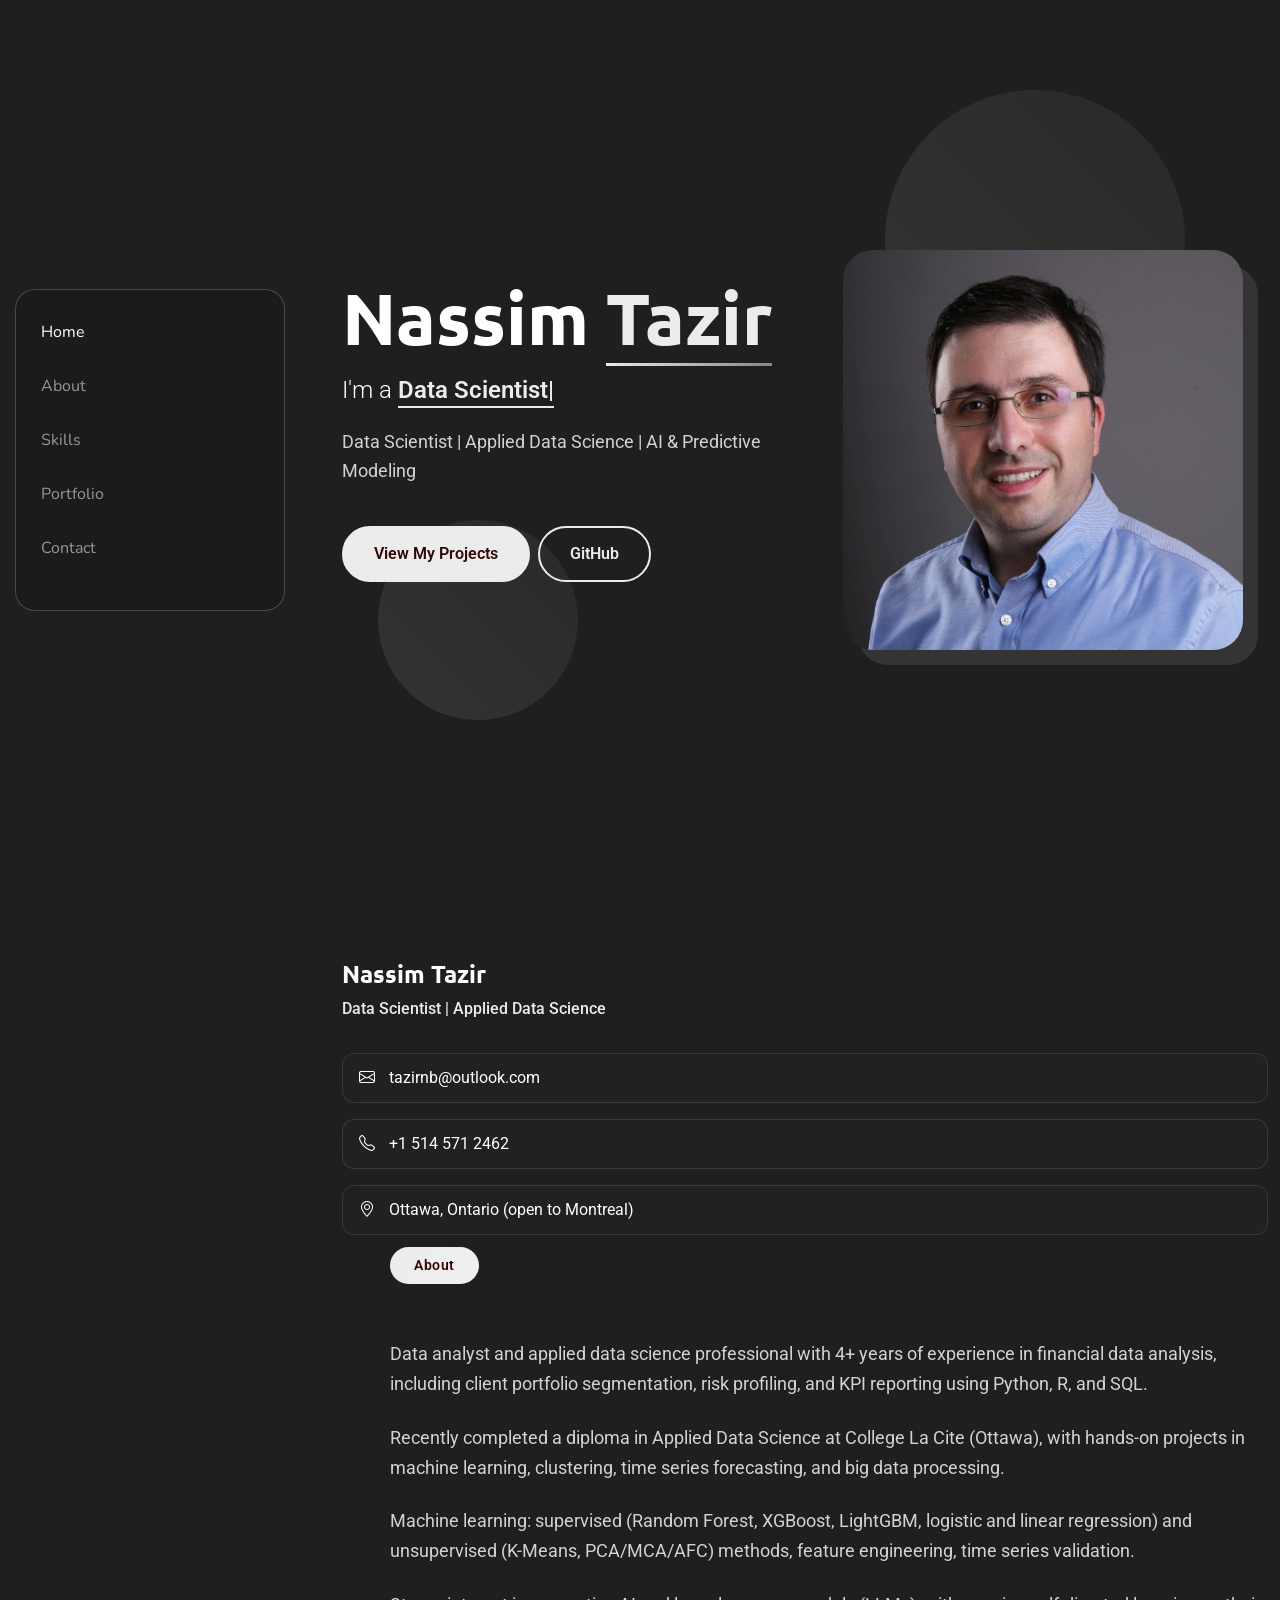
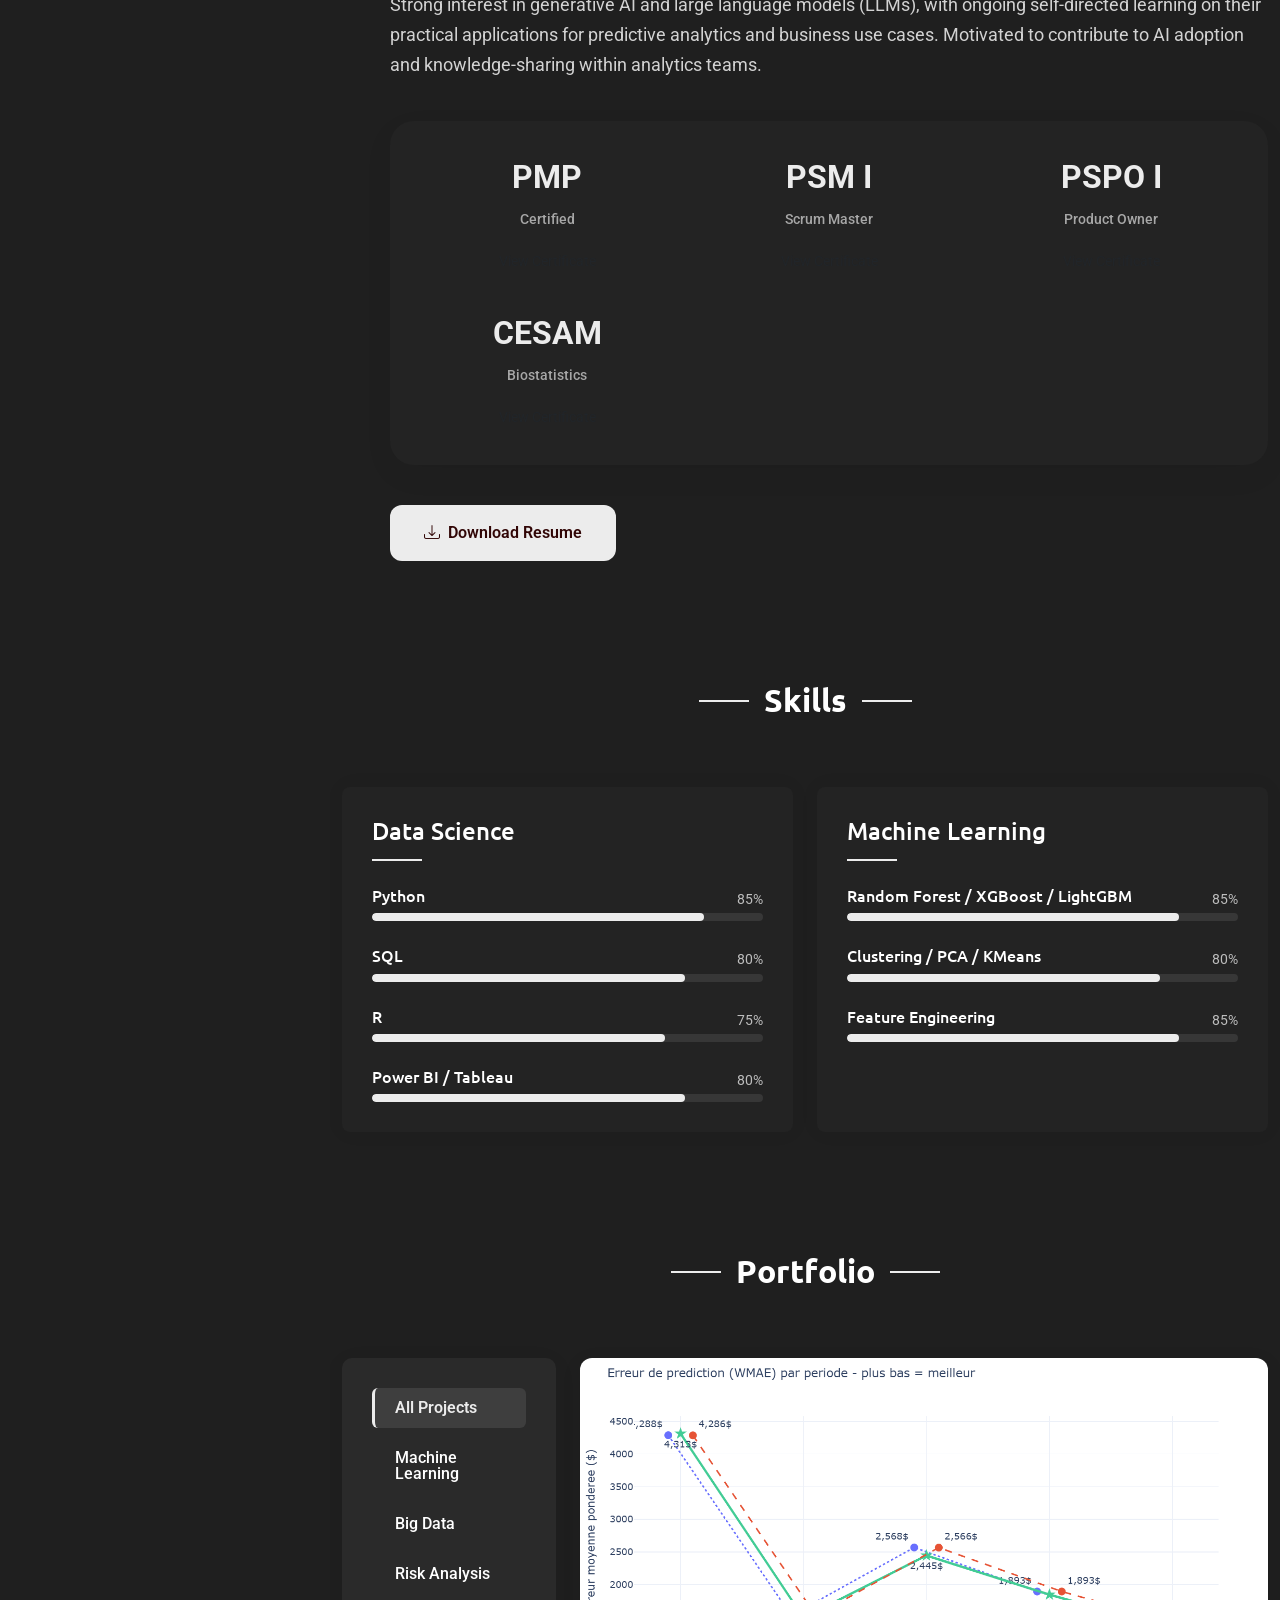
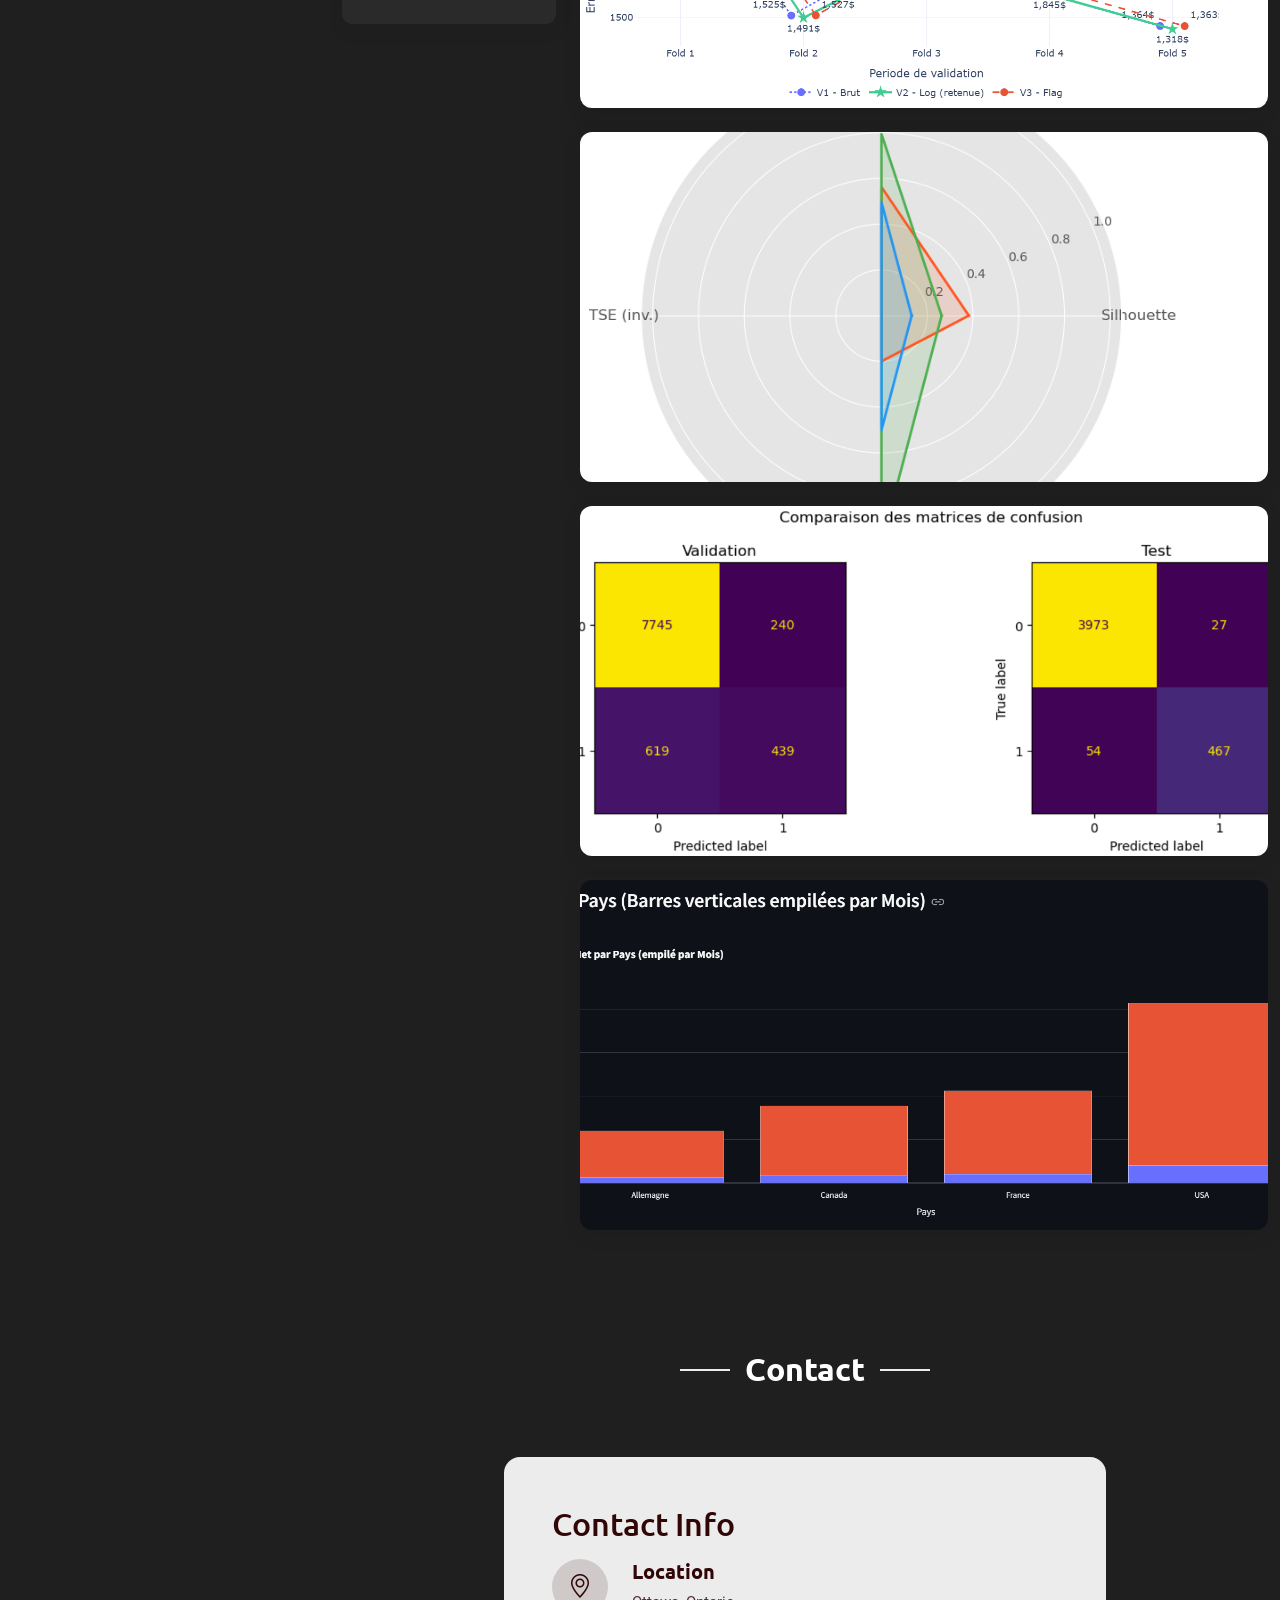
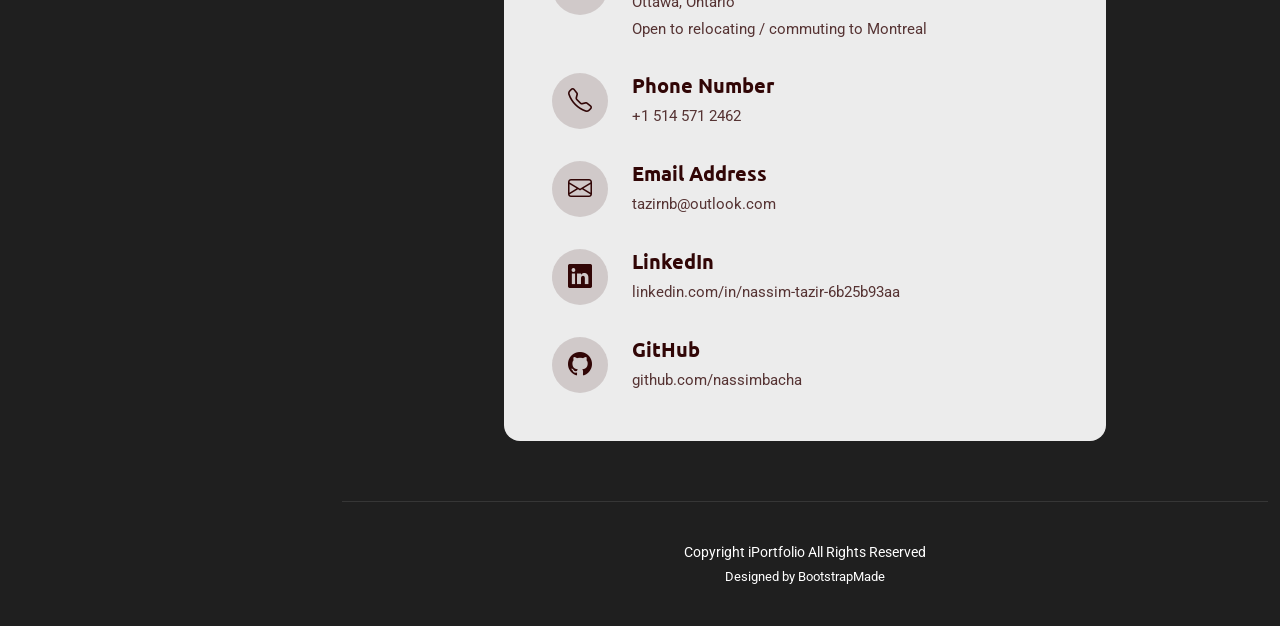
==== index.html @ 63072045 "Update portfolio: Data Scientist title, About section with AI/LLM, location update" ====
<!DOCTYPE html>
<html lang="en">

<head>
  <meta charset="utf-8">
  <meta content="width=device-width, initial-scale=1.0" name="viewport">
  <title>Nassim Tazir - Data Scientist | Applied Data Science</title>
  <meta name="description" content="">
  <meta name="keywords" content="">

  <!-- Favicons -->
  <link href="assets/img/favicon.png" rel="icon">
  <link href="assets/img/apple-touch-icon.png" rel="apple-touch-icon">

  <!-- Fonts -->
  <link href="https://fonts.googleapis.com" rel="preconnect">
  <link href="https://fonts.gstatic.com" rel="preconnect" crossorigin>
  <link href="https://fonts.googleapis.com/css2?family=Roboto:ital,wght@0,100;0,300;0,400;0,500;0,700;0,900;1,100;1,300;1,400;1,500;1,700;1,900&family=Ubuntu:ital,wght@0,300;0,400;0,500;0,700;1,300;1,400;1,500;1,700&family=Nunito:ital,wght@0,200;0,300;0,400;0,500;0,600;0,700;0,800;0,900;1,200;1,300;1,400;1,500;1,600;1,700;1,800;1,900&display=swap" rel="stylesheet">

  <!-- Vendor CSS Files -->
  <link href="assets/vendor/bootstrap/css/bootstrap.min.css" rel="stylesheet">
  <link href="assets/vendor/bootstrap-icons/bootstrap-icons.css" rel="stylesheet">
  <link href="assets/vendor/aos/aos.css" rel="stylesheet">
  <link href="assets/vendor/glightbox/css/glightbox.min.css" rel="stylesheet">
  <link href="assets/vendor/swiper/swiper-bundle.min.css" rel="stylesheet">

  <!-- Main CSS File -->
  <link href="assets/css/main.css" rel="stylesheet">

</head>

<body class="index-page">

  <header id="header" class="header dark-background d-flex flex-column justify-content-center">
    <i class="header-toggle d-xl-none bi bi-list"></i>

    <div class="header-container d-flex flex-column align-items-start">
      <nav id="navmenu" class="navmenu">
        <ul>
          <li><a href="#hero">Home</a></li>
          <li><a href="#about">About</a></li>
          <li><a href="#skills">Skills</a></li>
          <li><a href="#portfolio">Portfolio</a></li>
          <li><a href="#contact">Contact</a></li>
        </ul>
      </nav>
    </div>

  </header>

  <main class="main">

    <!-- Hero Section -->
    <section id="hero" class="hero section">
      <div class="background-elements">
        <div class="bg-circle circle-1"></div>
        <div class="bg-circle circle-2"></div>
      </div>

      <div class="hero-content">
        <div class="container">
          <div class="row align-items-center">

            <div class="col-lg-6" data-aos="fade-right" data-aos-delay="100">
              <div class="hero-text">
                <h1>Nassim <span class="accent-text">Tazir</span></h1>

                <p class="lead">
                  I'm a <span class="typed" data-typed-items="Data Scientist, Data Science Professional, PMP® Certified"></span>
                </p>

                <p class="description">Data Scientist | Applied Data Science | AI &amp; Predictive Modeling</p>

                <div class="hero-actions d-flex flex-wrap gap-2">
                  <a href="#portfolio" class="btn btn-primary">View My Projects</a>
                  <a href="https://github.com/nassimbacha" target="_blank" rel="noopener" class="btn btn-outline">GitHub</a>
                </div>

              </div>
            </div>

            <div class="col-lg-6" data-aos="fade-left" data-aos-delay="200">
              <div class="hero-visual">
                <div class="profile-container">
                  <div class="profile-background"></div>
                  <img src="assets/img/profile/nassim.jpg" alt="Nassim Tazir" class="profile-image">
                </div>
              </div>
            </div>

          </div>
        </div>
      </div>

    </section><!-- /Hero Section -->

    <!-- About Section -->
    <section id="about" class="about section">

      <div class="container" data-aos="fade-up" data-aos-delay="100">

        <div class="row">

          <div class="profile-content">
            <h3>Nassim Tazir</h3>
            <p class="profession">Data Scientist | Applied Data Science</p>

            <div class="contact-links">
              <a href="mailto:tazirnb@outlook.com" class="contact-item">
                <i class="bi bi-envelope"></i>
                tazirnb@outlook.com
              </a>
              <a href="tel:+15145712462" class="contact-item">
                <i class="bi bi-telephone"></i>
                +1 514 571 2462
              </a>
              <a href="#" class="contact-item">
                <i class="bi bi-geo-alt"></i>
                Ottawa, Ontario (open to Montreal)
              </a>
            </div>
          </div>

          <div class="col-lg-12" data-aos="fade-left" data-aos-delay="300">
            <div class="about-content">
              <div class="section-header">
                <span class="badge-text">About</span>
              </div>

              <div class="description">
                <p>
                  Data analyst and applied data science professional with 4+ years of experience in financial data analysis,
                  including client portfolio segmentation, risk profiling, and KPI reporting using Python, R, and SQL.
                </p>
                <p>
                  Recently completed a diploma in Applied Data Science at College La Cite (Ottawa),
                  with hands-on projects in machine learning, clustering, time series forecasting, and big data processing.
                </p>
                <p>
                  Machine learning: supervised (Random Forest, XGBoost, LightGBM, logistic and linear regression) and unsupervised (K-Means, PCA/MCA/AFC) methods, feature engineering, time series validation.
                </p>
                <p>
                  Strong interest in generative AI and large language models (LLMs), with ongoing self-directed learning on their practical applications for predictive analytics and business use cases. Motivated to contribute to AI adoption and knowledge-sharing within analytics teams.
                </p>
              </div>

              <div class="stats-grid">
                <div class="stat-item">
                  <div class="stat-number">PMP</div>
                  <div class="stat-label">Certified</div>
                  <div class="mt-3">
                    <a class="btn btn-outline btn-sm" href="assets/certificates/PMP.pdf" download>View Certificate</a>
                  </div>
                </div>

                <div class="stat-item">
                  <div class="stat-number">PSM I</div>
                  <div class="stat-label">Scrum Master</div>
                  <div class="mt-3">
                    <a class="btn btn-outline btn-sm" href="assets/certificates/PSM.pdf" download>View Certificate</a>
                  </div>
                </div>

                <div class="stat-item">
                  <div class="stat-number">PSPO I</div>
                  <div class="stat-label">Product Owner</div>
                  <div class="mt-3">
                    <a class="btn btn-outline btn-sm" href="assets/certificates/PSPO.pdf" download>View Certificate</a>
                  </div>
                </div>

                <div class="stat-item">
                  <div class="stat-number">CESAM</div>
                  <div class="stat-label">Biostatistics</div>
                  <div class="mt-3">
                    <a class="btn btn-outline btn-sm" href="assets/certificates/CESAM.pdf" download>View Certificate</a>
                  </div>
                </div>
              </div>

              <div class="cta-section">
                <a href="assets/files/Nassim_Tazir_En.pdf" class="btn btn-primary" download>
                  <i class="bi bi-download"></i>
                  Download Resume
                </a>
              </div>

            </div>
          </div>
        </div>

      </div>

    </section><!-- /About Section -->

    <!-- Skills Section -->
    <section id="skills" class="skills section">

      <div class="container section-title" data-aos="fade-up">
        <h2>Skills</h2>
      </div>

      <div class="container" data-aos="fade-up" data-aos-delay="100">
        <div class="row">

          <div class="col-lg-6">
            <div class="skills-category" data-aos="fade-up" data-aos-delay="200">
              <h3>Data Science</h3>
              <div class="skills-animation">

                <div class="skill-item">
                  <div class="d-flex justify-content-between align-items-center">
                    <h4>Python</h4>
                    <span class="skill-percentage">85%</span>
                  </div>
                  <div class="progress">
                    <div class="progress-bar" role="progressbar" aria-valuenow="85" aria-valuemin="0" aria-valuemax="100"></div>
                  </div>
                </div>

                <div class="skill-item">
                  <div class="d-flex justify-content-between align-items-center">
                    <h4>SQL</h4>
                    <span class="skill-percentage">80%</span>
                  </div>
                  <div class="progress">
                    <div class="progress-bar" role="progressbar" aria-valuenow="80" aria-valuemin="0" aria-valuemax="100"></div>
                  </div>
                </div>

                <div class="skill-item">
                  <div class="d-flex justify-content-between align-items-center">
                    <h4>R</h4>
                    <span class="skill-percentage">75%</span>
                  </div>
                  <div class="progress">
                    <div class="progress-bar" role="progressbar" aria-valuenow="75" aria-valuemin="0" aria-valuemax="100"></div>
                  </div>
                </div>

                <div class="skill-item">
                  <div class="d-flex justify-content-between align-items-center">
                    <h4>Power BI / Tableau</h4>
                    <span class="skill-percentage">80%</span>
                  </div>
                  <div class="progress">
                    <div class="progress-bar" role="progressbar" aria-valuenow="80" aria-valuemin="0" aria-valuemax="100"></div>
                  </div>
                </div>

              </div>
            </div>
          </div>

          <div class="col-lg-6">
            <div class="skills-category" data-aos="fade-up" data-aos-delay="300">
              <h3>Machine Learning</h3>
              <div class="skills-animation">

                <div class="skill-item">
                  <div class="d-flex justify-content-between align-items-center">
                    <h4>Random Forest / XGBoost / LightGBM</h4>
                    <span class="skill-percentage">85%</span>
                  </div>
                  <div class="progress">
                    <div class="progress-bar" role="progressbar" aria-valuenow="85" aria-valuemin="0" aria-valuemax="100"></div>
                  </div>
                </div>

                <div class="skill-item">
                  <div class="d-flex justify-content-between align-items-center">
                    <h4>Clustering / PCA / KMeans</h4>
                    <span class="skill-percentage">80%</span>
                  </div>
                  <div class="progress">
                    <div class="progress-bar" role="progressbar" aria-valuenow="80" aria-valuemin="0" aria-valuemax="100"></div>
                  </div>
                </div>

                <div class="skill-item">
                  <div class="d-flex justify-content-between align-items-center">
                    <h4>Feature Engineering</h4>
                    <span class="skill-percentage">85%</span>
                  </div>
                  <div class="progress">
                    <div class="progress-bar" role="progressbar" aria-valuenow="85" aria-valuemin="0" aria-valuemax="100"></div>
                  </div>
                </div>

              </div>
            </div>
          </div>

        </div>
      </div>

    </section><!-- /Skills Section -->

    <!-- Portfolio Section -->
    <section id="portfolio" class="portfolio section">

      <div class="container section-title" data-aos="fade-up">
        <h2>Portfolio</h2>
      </div>

      <div class="container" data-aos="fade-up" data-aos-delay="100">

        <div class="isotope-layout" data-default-filter="*" data-layout="masonry" data-sort="original-order">

          <div class="row">
            <div class="col-lg-3 filter-sidebar">
              <div class="filters-wrapper" data-aos="fade-right" data-aos-delay="150">
                <ul class="portfolio-filters isotope-filters">
                  <li data-filter="*" class="filter-active">All Projects</li>
                  <li data-filter=".filter-ml">Machine Learning</li>
                  <li data-filter=".filter-bigdata">Big Data</li>
                  <li data-filter=".filter-risk">Risk Analysis</li>
                </ul>
              </div>
            </div>

            <div class="col-lg-9">
              <div class="row gy-4 portfolio-container isotope-container" data-aos="fade-up" data-aos-delay="200">

                <!-- Projet 1 Walmart -->
                <div class="col-lg-12 col-md-12 portfolio-item isotope-item filter-ml">
                  <div class="portfolio-wrap">
                    <img src="assets/img/portfolio/walmart_wmae.png" class="img-fluid" alt="Walmart WMAE" loading="lazy">
                    <div class="portfolio-info">
                      <div class="content">
                        <h4>Sales Forecasting - Walmart</h4>
                        <p>Time series forecasting pipeline on 408,000+ weekly sales transactions across 45 stores. Feature engineering (lags, rolling means, seasonal flags), TimeSeriesSplit validation, custom WMAE metric, comparison of Random Forest / XGBoost / LightGBM - R2 avg: 0.94.</p>
                        <p><strong>Tools:</strong> Python, scikit-learn, pandas, XGBoost, LightGBM</p>
                        <a href="https://github.com/nassimbacha/walmart-sales-forecasting" target="_blank" rel="noopener" class="btn btn-outline btn-sm mt-2">GitHub</a>
                      </div>
                    </div>
                  </div>
                </div>

                <!-- Projet 2 Credit Card -->
                <div class="col-lg-12 col-md-12 portfolio-item isotope-item filter-risk">
                  <div class="portfolio-wrap">
                    <img src="assets/img/portfolio/Radar_Chart.png" class="img-fluid" alt="Clustering Radar Chart" loading="lazy">
                    <div class="portfolio-info">
                      <div class="content">
                        <h4>Credit Card Default Risk - Segmentation and Analysis</h4>
                        <p>Exploratory analysis and risk segmentation on 30,000 credit card clients. PCA (90% variance in 10 components), MCA, AFC, K-Means clustering (k=4) - identified a high-risk group with 62.6% default rate. Comparison of 3 clustering approaches via radar chart.</p>
                        <p><strong>Tools:</strong> Python, scikit-learn, Prince (PCA/MCA/AFC), KMeans, Seaborn</p>
                        <a href="https://github.com/nassimbacha/credit-card-default-risk-segmentation" target="_blank" rel="noopener" class="btn btn-outline btn-sm mt-2">GitHub</a>
                      </div>
                    </div>
                  </div>
                </div>

                <!-- Projet 3 Bank Marketing -->
                <div class="col-lg-12 col-md-12 portfolio-item isotope-item filter-ml">
                  <div class="portfolio-wrap">
                    <img src="assets/img/portfolio/Confusion_Matrix.png" class="img-fluid" alt="Confusion Matrix" loading="lazy">
                    <div class="portfolio-info">
                      <div class="content">
                        <h4>Bank Marketing - ML Classification Pipeline</h4>
                        <p>End-to-end sklearn pipeline: StandardScaler, OneHotEncoder, SelectKBest (Mutual Information, k=15), RandomForestClassifier (200 trees). Handling class imbalance (22% positives), precision/recall/F1 analysis - final accuracy: 98.2%.</p>
                        <p><strong>Tools:</strong> Python, scikit-learn, pandas, RandomForestClassifier</p>
                        <a href="https://github.com/nassimbacha/bank-marketing-ml-pipeline" target="_blank" rel="noopener" class="btn btn-outline btn-sm mt-2">GitHub</a>
                      </div>
                    </div>
                  </div>
                </div>

                <!-- Projet 4 MapReduce -->
                <div class="col-lg-12 col-md-12 portfolio-item isotope-item filter-bigdata">
                  <div class="portfolio-wrap">
                    <img src="assets/img/portfolio/Ca_par_Pays.png" class="img-fluid" alt="Sales KPIs" loading="lazy">
                    <div class="portfolio-info">
                      <div class="content">
                        <h4>Big Data Pipeline - Hadoop MapReduce and Streamlit</h4>
                        <p>Dockerized Hadoop cluster (1 master + 2 workers). 4 MapReduce jobs (net revenue, top 10, returns, payments) with HDFS storage and interactive Streamlit dashboard.</p>
                        <p><strong>Tools:</strong> Python, Hadoop, HDFS, MapReduce, Streamlit, Docker</p>
                        <div class="portfolio-links">
                          <a href="assets/img/portfolio/Ca_par_Pays.png" class="glightbox" data-gallery="bigdata-kpi" title="CA net par pays"><i class="bi bi-plus-lg"></i></a>
                          <a href="assets/img/portfolio/Top10_Produits.png" class="glightbox" data-gallery="bigdata-kpi" title="Top 10 Produits" style="display:none;"></a>
                          <a href="assets/img/portfolio/Tx_retour_par_produits.png" class="glightbox" data-gallery="bigdata-kpi" title="Taux de retour" style="display:none;"></a>
                          <a href="assets/img/portfolio/Modes_payements.png" class="glightbox" data-gallery="bigdata-kpi" title="Modes de paiement" style="display:none;"></a>
                        </div>
                        <a href="https://github.com/nassimbacha/Creation_job_map_reduce-Tableau_de_bord_streamlit" target="_blank" rel="noopener" class="btn btn-outline btn-sm mt-2">GitHub</a>
                      </div>
                    </div>
                  </div>
                </div>

              </div>
            </div>
          </div>

        </div>

      </div>

    </section><!-- /Portfolio Section -->

    <!-- Contact Section -->
    <section id="contact" class="contact section">

      <div class="container section-title" data-aos="fade-up">
        <h2>Contact</h2>
      </div>

      <div class="container">
        <div class="row g-4 g-lg-5">
          <div class="col-lg-8 mx-auto">
            <div class="info-box">
              <h3>Contact Info</h3>

              <div class="info-item">
                <div class="icon-box"><i class="bi bi-geo-alt"></i></div>
                <div class="content">
                  <h4>Location</h4>
                  <p>Ottawa, Ontario</p>
                  <p>Open to relocating / commuting to Montreal</p>
                </div>
              </div>

              <div class="info-item">
                <div class="icon-box"><i class="bi bi-telephone"></i></div>
                <div class="content">
                  <h4>Phone Number</h4>
                  <p>+1 514 571 2462</p>
                </div>
              </div>

              <div class="info-item">
                <div class="icon-box"><i class="bi bi-envelope"></i></div>
                <div class="content">
                  <h4>Email Address</h4>
                  <p>tazirnb@outlook.com</p>
                </div>
              </div>

              <div class="info-item">
                <div class="icon-box"><i class="bi bi-linkedin"></i></div>
                <div class="content">
                  <h4>LinkedIn</h4>
                  <p><a href="https://www.linkedin.com/in/nassim-tazir-6b25b93aa/" target="_blank">linkedin.com/in/nassim-tazir-6b25b93aa</a></p>
                </div>
              </div>

              <div class="info-item">
                <div class="icon-box"><i class="bi bi-github"></i></div>
                <div class="content">
                  <h4>GitHub</h4>
                  <p><a href="https://github.com/nassimbacha" target="_blank" rel="noopener">github.com/nassimbacha</a></p>
                </div>
              </div>

            </div>
          </div>
        </div>
      </div>

    </section><!-- /Contact Section -->

  </main>

  <footer id="footer" class="footer position-relative">
    <div class="container">
      <div class="copyright text-center">
        <p>Copyright iPortfolio All Rights Reserved</p>
      </div>
      <div class="credits">
        Designed by BootstrapMade
      </div>
    </div>
  </footer>

  <a href="#" id="scroll-top" class="scroll-top d-flex align-items-center justify-content-center"><i class="bi bi-arrow-up-short"></i></a>

  <div id="preloader"></div>

  <script src="assets/vendor/bootstrap/js/bootstrap.bundle.min.js"></script>
  <script src="assets/vendor/php-email-form/validate.js"></script>
  <script src="assets/vendor/aos/aos.js"></script>
  <script src="assets/vendor/typed.js/typed.umd.js"></script>
  <script src="assets/vendor/purecounter/purecounter_vanilla.js"></script>
  <script src="assets/vendor/waypoints/noframework.waypoints.js"></script>
  <script src="assets/vendor/isotope-layout/isotope.pkgd.min.js"></script>
  <script src="assets/vendor/imagesloaded/imagesloaded.pkgd.min.js"></script>
  <script src="assets/vendor/glightbox/js/glightbox.min.js"></script>
  <script src="assets/vendor/swiper/swiper-bundle.min.js"></script>
  <script src="assets/js/main.js"></script>

</body>

</html>
---- assets/css/main.css ----
/**
* Template Name: SnapFolio
* Template URL: https://bootstrapmade.com/snapfolio-bootstrap-portfolio-template/
* Updated: Jul 21 2025 with Bootstrap v5.3.7
* Author: BootstrapMade.com
* License: https://bootstrapmade.com/license/
*/

/*--------------------------------------------------------------
# Font & Color Variables
# Help: https://bootstrapmade.com/color-system/
--------------------------------------------------------------*/
/* Fonts */
:root {
  --default-font: "Roboto",  system-ui, -apple-system, "Segoe UI", Roboto, "Helvetica Neue", Arial, "Noto Sans", "Liberation Sans", sans-serif, "Apple Color Emoji", "Segoe UI Emoji", "Segoe UI Symbol", "Noto Color Emoji";
  --heading-font: "Ubuntu",  sans-serif;
  --nav-font: "Nunito",  sans-serif;
}

/* Global Colors - The following color variables are used throughout the website. Updating them here will change the color scheme of the entire website */
:root { 
  --background-color: #1f1f1f; /* Background color for the entire website, including individual sections */
  --default-color: #ffffff; /* Default color used for the majority of the text content across the entire website */
  --heading-color: #ffffff; /* Color for headings, subheadings and title throughout the website */
  --accent-color: #ececec; /* Accent color that represents your brand on the website. It's used for buttons, links, and other elements that need to stand out */
  --surface-color: #232323; /* The surface color is used as a background of boxed elements within sections, such as cards, icon boxes, or other elements that require a visual separation from the global background. */
  --contrast-color: #310606; /* Contrast color for text, ensuring readability against backgrounds of accent, heading, or default colors. */
}

/* Nav Menu Colors - The following color variables are used specifically for the navigation menu. They are separate from the global colors to allow for more customization options */
:root {
  --nav-color: rgba(236, 236, 236, 0.59);  /* The default color of the main navmenu links */
  --nav-hover-color: #ffffff; /* Applied to main navmenu links when they are hovered over or active */
  --nav-mobile-background-color: #393939; /* Used as the background color for mobile navigation menu */
  --nav-dropdown-background-color: #393939; /* Used as the background color for dropdown items that appear when hovering over primary navigation items */
  --nav-dropdown-color: #ffffff; /* Used for navigation links of the dropdown items in the navigation menu. */
  --nav-dropdown-hover-color: #ececec; /* Similar to --nav-hover-color, this color is applied to dropdown navigation links when they are hovered over. */
}

/* Color Presets - These classes override global colors when applied to any section or element, providing reuse of the sam color scheme. */

.light-background {
  --background-color: #2c2c2c;
  --surface-color: #323232;
}

.dark-background {
  --background-color: #040b14;
  --default-color: #ffffff;
  --heading-color: #ffffff;
  --surface-color: #151f2b;
  --contrast-color: #ffffff;
}

/* Smooth scroll */
:root {
  scroll-behavior: smooth;
}

/*--------------------------------------------------------------
# General Styling & Shared Classes
--------------------------------------------------------------*/
body {
  color: var(--default-color);
  background-color: var(--background-color);
  font-family: var(--default-font);
}

a {
  color: var(--accent-color);
  text-decoration: none;
  transition: 0.3s;
}

a:hover {
  color: color-mix(in srgb, var(--accent-color), transparent 25%);
  text-decoration: none;
}

h1,
h2,
h3,
h4,
h5,
h6 {
  color: var(--heading-color);
  font-family: var(--heading-font);
}

/* PHP Email Form Messages
------------------------------*/
.php-email-form .error-message {
  display: none;
  background: #df1529;
  color: #ffffff;
  text-align: left;
  padding: 15px;
  margin-bottom: 24px;
  font-weight: 600;
}

.php-email-form .sent-message {
  display: none;
  color: #ffffff;
  background: #059652;
  text-align: center;
  padding: 15px;
  margin-bottom: 24px;
  font-weight: 600;
}

.php-email-form .loading {
  display: none;
  background: var(--surface-color);
  text-align: center;
  padding: 15px;
  margin-bottom: 24px;
}

.php-email-form .loading:before {
  content: "";
  display: inline-block;
  border-radius: 50%;
  width: 24px;
  height: 24px;
  margin: 0 10px -6px 0;
  border: 3px solid var(--accent-color);
  border-top-color: var(--surface-color);
  animation: php-email-form-loading 1s linear infinite;
}

@keyframes php-email-form-loading {
  0% {
    transform: rotate(0deg);
  }

  100% {
    transform: rotate(360deg);
  }
}

/*--------------------------------------------------------------
# Global Header
--------------------------------------------------------------*/
.header {
  --background-color: #1b1b1b;
  --contrast-color: #444444;
  color: var(--default-color);
  position: fixed;
  top: 0;
  left: 0;
  bottom: 0;
  padding: 0 15px;
  width: 300px;
  transition: all ease-in-out 0.3s;
  overflow-y: auto;
  z-index: 997;
}

.header .header-container {
  border-radius: 20px;
  padding: 15px;
  background-color: var(--background-color);
  border: 1px solid color-mix(in srgb, var(--default-color), transparent 80%);
}

.header .social-links {
  margin: 0 0 10px 0;
}

.header .social-links a {
  font-size: 16px;
  display: inline-flex;
  align-items: center;
  justify-content: center;
  background: color-mix(in srgb, var(--default-color), transparent 90%);
  color: var(--default-color);
  margin: 0 2px;
  border-radius: 50%;
  text-align: center;
  width: 40px;
  height: 40px;
  transition: 0.3s;
}

.header .social-links a:hover {
  color: var(--contrast-color);
  background: var(--accent-color);
}

@media (min-width: 1200px) {

  .header~main,
  .header~#footer {
    margin-left: 330px;
  }
}

@media (max-width: 1199px) {
  .header {
    left: -100%;
  }
}

.header.header-show {
  left: 0;
}

.header .header-toggle {
  color: var(--contrast-color);
  background-color: var(--accent-color);
  font-size: 22px;
  display: flex;
  align-items: center;
  justify-content: center;
  width: 40px;
  height: 40px;
  border-radius: 50%;
  cursor: pointer;
  position: fixed;
  top: 15px;
  right: 15px;
  z-index: 9999;
  transition: background-color 0.3s;
}

.header .header-toggle:hover {
  color: var(--contrast-color);
  background-color: color-mix(in srgb, var(--accent-color) 90%, white 15%);
}

/*--------------------------------------------------------------
# Navigation Menu
--------------------------------------------------------------*/
.mobile-nav-toggle {
  display: none;
}

.navmenu {
  padding: 0;
  z-index: 9997;
  width: 100%;
}

.navmenu ul {
  list-style: none;
  padding: 0 0 20px 0;
  margin: 0;
}

.navmenu a,
.navmenu a:focus {
  color: var(--nav-color);
  padding: 15px 10px;
  font-family: var(--nav-font);
  font-size: 16px;
  font-weight: 400;
  display: flex;
  align-items: center;
  white-space: nowrap;
  transition: 0.3s;
  width: 100%;
}

.navmenu a .navicon,
.navmenu a:focus .navicon {
  font-size: 20px;
  margin-right: 10px;
}

.navmenu a .toggle-dropdown,
.navmenu a:focus .toggle-dropdown {
  font-size: 12px;
  line-height: 0;
  margin-left: auto;
  width: 30px;
  height: 30px;
  display: flex;
  align-items: center;
  justify-content: center;
  border-radius: 50%;
  transition: 0.3s;
  flex-shrink: 0;
  background-color: color-mix(in srgb, var(--accent-color), transparent 90%);
}

.navmenu a .toggle-dropdown:hover,
.navmenu a:focus .toggle-dropdown:hover {
  background-color: var(--accent-color);
  color: var(--contrast-color);
}

.navmenu a:hover,
.navmenu .active,
.navmenu .active:focus {
  color: var(--nav-hover-color);
}

.navmenu a:hover .navicon,
.navmenu .active .navicon,
.navmenu .active:focus .navicon {
  color: var(--accent-color);
}

.navmenu .active .toggle-dropdown,
.navmenu .active:focus .toggle-dropdown {
  background-color: var(--accent-color);
  color: var(--contrast-color);
  transform: rotate(180deg);
}

.navmenu .dropdown {
  display: block;
}

.navmenu .dropdown a,
.navmenu .dropdown a:focus {
  color: --nav-dropdown-color;
}

.navmenu .dropdown a:hover,
.navmenu .dropdown .active,
.navmenu .dropdown .active:focus {
  color: var(--nav-dropdown-hover-color);
}

.navmenu .dropdown ul {
  position: static;
  display: none;
  z-index: 99;
  padding: 5px 10px;
  margin: 5px 10px;
  background-color: var(--nav-dropdown-background-color);
  border: 1px solid color-mix(in srgb, var(--default-color), transparent 90%);
  box-shadow: none;
  transition: all 0.5s ease-in-out;
}

.navmenu .dropdown ul ul {
  background-color: rgba(33, 37, 41, 0.1);
}

.navmenu .dropdown>.dropdown-active {
  display: block;
  background-color: rgba(33, 37, 41, 0.03);
}

/*--------------------------------------------------------------
# Global Footer
--------------------------------------------------------------*/
.footer {
  color: var(--default-color);
  background-color: var(--background-color);
  font-size: 14px;
  padding: 0 0 40px 0;
  position: relative;
}

.footer .copyright {
  padding-top: 40px;
  border-top: 1px solid color-mix(in srgb, var(--default-color), transparent 90%);
}

.footer .copyright p {
  margin-bottom: 0;
}

.footer .credits {
  margin-top: 4px;
  font-size: 13px;
  text-align: center;
}

/*--------------------------------------------------------------
# Preloader
--------------------------------------------------------------*/
#preloader {
  position: fixed;
  inset: 0;
  z-index: 999999;
  overflow: hidden;
  background: var(--background-color);
  transition: all 0.6s ease-out;
}

#preloader:before {
  content: "";
  position: fixed;
  top: calc(50% - 30px);
  left: calc(50% - 30px);
  border: 6px solid #ffffff;
  border-color: var(--accent-color) transparent var(--accent-color) transparent;
  border-radius: 50%;
  width: 60px;
  height: 60px;
  animation: animate-preloader 1.5s linear infinite;
}

@keyframes animate-preloader {
  0% {
    transform: rotate(0deg);
  }

  100% {
    transform: rotate(360deg);
  }
}

/*--------------------------------------------------------------
# Scroll Top Button
--------------------------------------------------------------*/
.scroll-top {
  position: fixed;
  visibility: hidden;
  opacity: 0;
  right: 15px;
  bottom: -15px;
  z-index: 99999;
  background-color: var(--accent-color);
  width: 44px;
  height: 44px;
  border-radius: 50px;
  transition: all 0.4s;
}

.scroll-top i {
  font-size: 24px;
  color: var(--contrast-color);
  line-height: 0;
}

.scroll-top:hover {
  background-color: color-mix(in srgb, var(--accent-color), transparent 20%);
  color: var(--contrast-color);
}

.scroll-top.active {
  visibility: visible;
  opacity: 1;
  bottom: 15px;
}

/*--------------------------------------------------------------
# Disable aos animation delay on mobile devices
--------------------------------------------------------------*/
@media screen and (max-width: 768px) {
  [data-aos-delay] {
    transition-delay: 0 !important;
  }
}

/*--------------------------------------------------------------
# Global Page Titles & Breadcrumbs
--------------------------------------------------------------*/
.page-title {
  color: var(--default-color);
  padding: 25px 0 0 0;
  position: relative;
}

.page-title .container {
  border-bottom: 1px solid color-mix(in srgb, var(--default-color), transparent 90%);
  padding-bottom: 25px;
}

.page-title h1 {
  font-size: 24px;
  font-weight: 700;
}

.page-title .breadcrumbs ol {
  display: flex;
  flex-wrap: wrap;
  list-style: none;
  padding: 0;
  margin: 0;
  font-size: 14px;
  font-weight: 400;
}

.page-title .breadcrumbs ol li+li {
  padding-left: 10px;
}

.page-title .breadcrumbs ol li+li::before {
  content: "/";
  display: inline-block;
  padding-right: 10px;
  color: color-mix(in srgb, var(--default-color), transparent 70%);
}

/*--------------------------------------------------------------
# Global Sections
--------------------------------------------------------------*/
section,
.section {
  color: var(--default-color);
  background-color: var(--background-color);
  padding: 60px 0;
  overflow: clip;
}

/*--------------------------------------------------------------
# Global Section Titles
--------------------------------------------------------------*/
.section-title {
  text-align: center;
  padding-bottom: 60px;
  position: relative;
}

.section-title h2 {
  font-size: 32px;
  font-weight: 700;
  position: relative;
}

.section-title h2:before,
.section-title h2:after {
  content: "";
  width: 50px;
  height: 2px;
  background: var(--accent-color);
  display: inline-block;
}

.section-title h2:before {
  margin: 0 15px 10px 0;
}

.section-title h2:after {
  margin: 0 0 10px 15px;
}

.section-title p {
  margin-bottom: 0;
}

/*--------------------------------------------------------------
# Hero Section
--------------------------------------------------------------*/
.hero {
  min-height: 100vh;
  position: relative;
  overflow: hidden;
  display: flex;
  align-items: center;
}

.hero .background-elements {
  position: absolute;
  top: 0;
  left: 0;
  width: 100%;
  height: 100%;
  z-index: 1;
  overflow: hidden;
}

.hero .background-elements .bg-circle {
  position: absolute;
  border-radius: 50%;
  background: linear-gradient(45deg, color-mix(in srgb, var(--accent-color), transparent 90%), color-mix(in srgb, var(--accent-color), transparent 95%));
  animation: float 6s ease-in-out infinite;
}

.hero .background-elements .bg-circle.circle-1 {
  width: 300px;
  height: 300px;
  top: 10%;
  right: 10%;
  animation-delay: 0s;
}

.hero .background-elements .bg-circle.circle-2 {
  width: 200px;
  height: 200px;
  bottom: 20%;
  left: 5%;
  animation-delay: 2s;
}

.hero .hero-content {
  position: relative;
  width: 100%;
  z-index: 2;
}

.hero .container {
  position: relative;
  z-index: 3;
}

.hero .hero-text h1 {
  font-size: 72px;
  font-weight: 800;
  line-height: 1.1;
  margin-bottom: 15px;
  color: var(--heading-color);
}

.hero .hero-text h1 .accent-text {
  color: var(--accent-color);
  position: relative;
}

.hero .hero-text h1 .accent-text::after {
  content: "";
  position: absolute;
  bottom: -5px;
  left: 0;
  width: 100%;
  height: 3px;
  background: linear-gradient(90deg, var(--accent-color), color-mix(in srgb, var(--accent-color), transparent 50%));
}

.hero .hero-text h2 {
  font-size: 32px;
  font-weight: 600;
  color: var(--heading-color);
  margin-bottom: 10px;
}

.hero .hero-text .lead {
  font-size: 24px;
  margin-bottom: 20px;
  color: var(--default-color);
}

.hero .hero-text .lead span {
  color: var(--accent-color);
  font-weight: 600;
  border-bottom: 2px solid var(--accent-color);
  padding-bottom: 2px;
}

.hero .hero-text .description {
  font-size: 18px;
  line-height: 1.6;
  color: color-mix(in srgb, var(--default-color), transparent 20%);
  margin-bottom: 40px;
  max-width: 500px;
}

.hero .hero-actions {
  display: flex;
  gap: 20px;
  margin-bottom: 40px;
  flex-wrap: wrap;
}

.hero .hero-actions .btn {
  padding: 14px 30px;
  font-size: 16px;
  font-weight: 600;
  border-radius: 50px;
  text-decoration: none;
  transition: all 0.3s ease;
  border: 2px solid;
}

.hero .hero-actions .btn.btn-primary {
  background-color: var(--accent-color);
  color: var(--contrast-color);
  border-color: var(--accent-color);
}

.hero .hero-actions .btn.btn-primary:hover {
  background-color: color-mix(in srgb, var(--accent-color), black 10%);
  transform: translateY(-2px);
  box-shadow: 0 8px 25px color-mix(in srgb, var(--accent-color), transparent 70%);
}

.hero .hero-actions .btn.btn-outline {
  background-color: transparent;
  color: var(--accent-color);
  border-color: var(--accent-color);
}

.hero .hero-actions .btn.btn-outline:hover {
  background-color: var(--accent-color);
  color: var(--contrast-color);
  transform: translateY(-2px);
}

.hero .social-links {
  display: flex;
  gap: 20px;
}

.hero .social-links a {
  width: 50px;
  height: 50px;
  display: flex;
  align-items: center;
  justify-content: center;
  background-color: var(--surface-color);
  color: color-mix(in srgb, var(--default-color), transparent 40%);
  border-radius: 50%;
  font-size: 20px;
  transition: all 0.3s ease;
}

.hero .social-links a:hover {
  color: var(--contrast-color);
  background-color: var(--accent-color);
  transform: translateY(-3px);
  box-shadow: 0 8px 25px color-mix(in srgb, var(--accent-color), transparent 70%);
}

.hero .hero-visual {
  display: flex;
  justify-content: center;
  align-items: center;
  height: 100%;
}

.hero .hero-visual .profile-container {
  position: relative;
  width: 400px;
  height: 400px;
}

.hero .hero-visual .profile-container .profile-background {
  position: absolute;
  top: 15px;
  left: 15px;
  width: 100%;
  height: 100%;
  background: color-mix(in srgb, var(--accent-color), transparent 90%);
  border-radius: 30px;
  z-index: 1;
}

.hero .hero-visual .profile-container .profile-image {
  position: relative;
  width: 100%;
  height: 100%;
  object-fit: cover;
  border-radius: 30px;
  z-index: 2;
}

@keyframes float {

  0%,
  100% {
    transform: translateY(0px);
  }

  50% {
    transform: translateY(-20px);
  }
}

@keyframes floatIcon {

  0%,
  100% {
    transform: translateY(0px) rotate(0deg);
  }

  50% {
    transform: translateY(-10px) rotate(5deg);
  }
}

@media (max-width: 992px) {
  .hero .hero-text {
    text-align: center;
    margin-bottom: 50px;
  }

  .hero .hero-text h1 {
    font-size: 56px;
  }

  .hero .hero-text h2 {
    font-size: 28px;
  }

  .hero .hero-text .lead {
    font-size: 20px;
  }

  .hero .hero-visual .profile-container {
    width: 350px;
    height: 350px;
  }
}

@media (max-width: 768px) {
  .hero .hero-text h1 {
    font-size: 42px;
  }

  .hero .hero-text h2 {
    font-size: 24px;
  }

  .hero .hero-text .lead {
    font-size: 18px;
  }

  .hero .hero-text .description {
    font-size: 16px;
  }

  .hero .hero-actions {
    justify-content: center;
  }

  .hero .hero-actions .btn {
    padding: 12px 25px;
    font-size: 14px;
  }

  .hero .hero-visual .profile-container {
    width: 300px;
    height: 300px;
  }

  .hero .background-elements .bg-circle.circle-1 {
    width: 200px;
    height: 200px;
  }

  .hero .background-elements .bg-circle.circle-2 {
    width: 150px;
    height: 150px;
  }

  .hero .background-elements .bg-circle.circle-3 {
    width: 100px;
    height: 100px;
  }
}

/*--------------------------------------------------------------
# About Section
--------------------------------------------------------------*/
.about .profile-card {
  background: linear-gradient(135deg, var(--surface-color) 0%, color-mix(in srgb, var(--surface-color), var(--accent-color) 5%) 100%);
  border-radius: 2rem;
  padding: 2.5rem;
  text-align: center;
  box-shadow: 0 20px 40px rgba(0, 0, 0, 0.08);
  border: 1px solid color-mix(in srgb, var(--accent-color), transparent 90%);
  position: relative;
  overflow: hidden;
}

.about .profile-card::before {
  content: "";
  position: absolute;
  top: 0;
  left: 0;
  right: 0;
  height: 4px;
  background: linear-gradient(90deg, var(--accent-color), color-mix(in srgb, var(--accent-color), var(--heading-color) 30%));
}

@media (max-width: 991px) {
  .about .profile-card {
    margin-bottom: 3rem;
  }
}

.about .profile-header {
  position: relative;
  margin-bottom: 2rem;
}

.about .profile-header .profile-image {
  width: 160px;
  height: 160px;
  margin: 0 auto 1.5rem;
  border-radius: 50%;
  overflow: hidden;
  border: 4px solid var(--accent-color);
  box-shadow: 0 10px 30px rgba(0, 0, 0, 0.15);
}

.about .profile-header .profile-image img {
  width: 100%;
  height: 100%;
  object-fit: cover;
}

.about .profile-header .profile-badge {
  position: absolute;
  bottom: 20px;
  right: calc(50% - 65px);
  width: 32px;
  height: 32px;
  background-color: var(--accent-color);
  border-radius: 50%;
  display: flex;
  align-items: center;
  justify-content: center;
  border: 3px solid var(--surface-color);
}

.about .profile-header .profile-badge i {
  color: var(--contrast-color);
  font-size: 14px;
}

.about .profile-content h3 {
  font-size: 1.5rem;
  font-weight: 700;
  margin-bottom: 0.5rem;
  color: var(--heading-color);
}

.about .profile-content .profession {
  color: var(--accent-color);
  font-weight: 500;
  margin-bottom: 2rem;
}

.about .contact-links {
  display: flex;
  flex-direction: column;
  gap: 1rem;
}

.about .contact-links .contact-item {
  display: flex;
  align-items: center;
  gap: 0.75rem;
  padding: 0.75rem 1rem;
  background-color: color-mix(in srgb, var(--surface-color), var(--background-color) 50%);
  border-radius: 0.75rem;
  text-decoration: none;
  color: var(--default-color);
  transition: all 0.3s;
  border: 1px solid color-mix(in srgb, var(--default-color), transparent 90%);
}

.about .contact-links .contact-item:hover {
  background-color: var(--accent-color);
  color: var(--contrast-color);
  transform: translateY(-2px);
  box-shadow: 0 5px 20px color-mix(in srgb, var(--accent-color), transparent 70%);
}

.about .contact-links .contact-item i {
  font-size: 1rem;
  width: 18px;
}

.about .about-content {
  padding-left: 3rem;
}

@media (max-width: 991px) {
  .about .about-content {
    padding-left: 0;
  }
}

.about .about-content .section-header {
  margin-bottom: 2rem;
}

.about .about-content .section-header .badge-text {
  display: inline-block;
  background: linear-gradient(135deg, var(--accent-color), color-mix(in srgb, var(--accent-color), var(--heading-color) 20%));
  color: var(--contrast-color);
  padding: 0.5rem 1.5rem;
  border-radius: 2rem;
  font-size: 0.875rem;
  font-weight: 600;
  letter-spacing: 0.5px;
  margin-bottom: 1.5rem;
}

.about .about-content .section-header h2 {
  font-size: 2.25rem;
  font-weight: 700;
  line-height: 1.3;
  margin: 0;
}

@media (max-width: 768px) {
  .about .about-content .section-header h2 {
    font-size: 1.875rem;
  }
}

.about .about-content .description {
  margin-bottom: 2.5rem;
}

.about .about-content .description p {
  font-size: 1.1rem;
  line-height: 1.7;
  color: color-mix(in srgb, var(--default-color), transparent 20%);
  margin-bottom: 1.5rem;
}

.about .about-content .description p:last-child {
  margin-bottom: 0;
}

.about .stats-grid {
  display: grid;
  grid-template-columns: repeat(3, 1fr);
  gap: 2rem;
  margin-bottom: 2.5rem;
  padding: 2rem;
  background-color: var(--surface-color);
  border-radius: 1.5rem;
  box-shadow: 0 10px 30px rgba(0, 0, 0, 0.05);
}

@media (max-width: 768px) {
  .about .stats-grid {
    grid-template-columns: 1fr;
    gap: 1.5rem;
    text-align: center;
  }
}

.about .stats-grid .stat-item {
  text-align: center;
}

.about .stats-grid .stat-item .stat-number {
  font-size: 2rem;
  font-weight: 700;
  color: var(--accent-color);
  display: block;
  margin-bottom: 0.5rem;
}

.about .stats-grid .stat-item .stat-label {
  font-size: 0.875rem;
  color: color-mix(in srgb, var(--default-color), transparent 40%);
  font-weight: 500;
}

.about .details-grid {
  margin-bottom: 2.5rem;
}

.about .details-grid .detail-row {
  display: grid;
  grid-template-columns: 1fr 1fr;
  gap: 2rem;
  margin-bottom: 1.5rem;
}

@media (max-width: 768px) {
  .about .details-grid .detail-row {
    grid-template-columns: 1fr;
    gap: 1rem;
  }
}

.about .details-grid .detail-row:last-child {
  margin-bottom: 0;
}

.about .details-grid .detail-item .detail-label {
  display: block;
  font-size: 0.875rem;
  color: color-mix(in srgb, var(--default-color), transparent 50%);
  margin-bottom: 0.5rem;
  font-weight: 500;
}

.about .details-grid .detail-item .detail-value {
  display: block;
  font-weight: 600;
  color: var(--heading-color);
  font-size: 1rem;
}

.about .cta-section {
  display: flex;
  gap: 1rem;
  flex-wrap: wrap;
}

.about .cta-section .btn {
  padding: 0.875rem 2rem;
  border-radius: 0.75rem;
  font-weight: 600;
  text-decoration: none;
  transition: all 0.3s;
  display: inline-flex;
  align-items: center;
  gap: 0.5rem;
  border: 2px solid transparent;
}

.about .cta-section .btn.btn-primary {
  background-color: var(--accent-color);
  color: var(--contrast-color);
}

.about .cta-section .btn.btn-primary:hover {
  background-color: color-mix(in srgb, var(--accent-color), black 15%);
  transform: translateY(-2px);
  box-shadow: 0 10px 30px color-mix(in srgb, var(--accent-color), transparent 60%);
}

.about .cta-section .btn.btn-outline {
  background-color: transparent;
  color: var(--default-color);
  border-color: color-mix(in srgb, var(--default-color), transparent 70%);
}

.about .cta-section .btn.btn-outline:hover {
  border-color: var(--accent-color);
  transform: translateY(-2px);
}

/*--------------------------------------------------------------
# Stats Section
--------------------------------------------------------------*/
.stats .stats-wrapper {
  display: grid;
  grid-template-columns: repeat(4, 1fr);
  gap: 20px;
}

@media (max-width: 992px) {
  .stats .stats-wrapper {
    grid-template-columns: repeat(2, 1fr);
  }
}

@media (max-width: 576px) {
  .stats .stats-wrapper {
    grid-template-columns: 1fr;
  }
}

.stats .stats-item {
  background: linear-gradient(135deg, color-mix(in srgb, var(--surface-color), transparent 5%), var(--surface-color));
  border-radius: 15px;
  padding: 40px 20px;
  text-align: center;
  position: relative;
  transition: transform 0.3s ease, box-shadow 0.3s ease;
  box-shadow: 0 10px 30px rgba(0, 0, 0, 0.05);
  overflow: hidden;
}

.stats .stats-item:hover {
  transform: translateY(-10px);
  box-shadow: 0 15px 35px rgba(0, 0, 0, 0.1);
}

.stats .stats-item:hover .icon-wrapper {
  transform: scale(1.1);
}

.stats .stats-item:nth-child(1) .icon-wrapper {
  background-color: color-mix(in srgb, var(--accent-color), transparent 85%);
}

.stats .stats-item:nth-child(1) .icon-wrapper i {
  color: color-mix(in srgb, var(--accent-color), transparent 10%);
}

.stats .stats-item:nth-child(2) .icon-wrapper {
  background-color: color-mix(in srgb, #ff7e00, transparent 85%);
}

.stats .stats-item:nth-child(2) .icon-wrapper i {
  color: color-mix(in srgb, #ff7e00, transparent 10%);
}

.stats .stats-item:nth-child(3) .icon-wrapper {
  background-color: color-mix(in srgb, #00c875, transparent 85%);
}

.stats .stats-item:nth-child(3) .icon-wrapper i {
  color: color-mix(in srgb, #00c875, transparent 10%);
}

.stats .stats-item:nth-child(4) .icon-wrapper {
  background-color: color-mix(in srgb, #e83e8c, transparent 85%);
}

.stats .stats-item:nth-child(4) .icon-wrapper i {
  color: color-mix(in srgb, #e83e8c, transparent 10%);
}

.stats .stats-item .icon-wrapper {
  width: 80px;
  height: 80px;
  border-radius: 50%;
  display: flex;
  align-items: center;
  justify-content: center;
  margin: 0 auto 20px;
  transition: transform 0.3s ease;
}

.stats .stats-item .icon-wrapper i {
  font-size: 36px;
}

.stats .stats-item span {
  display: block;
  font-size: 48px;
  font-weight: 700;
  color: var(--heading-color);
  margin-bottom: 10px;
  line-height: 1;
  font-family: var(--heading-font);
}

.stats .stats-item p {
  color: var(--default-color);
  font-size: 18px;
  margin: 0;
  font-weight: 500;
  font-family: var(--heading-font);
  opacity: 0.8;
}

/*--------------------------------------------------------------
# Skills Section
--------------------------------------------------------------*/
.skills .skills-category {
  background-color: var(--surface-color);
  padding: 30px;
  border-radius: 8px;
  box-shadow: 0 0 20px rgba(0, 0, 0, 0.05);
  height: 100%;
  transition: transform 0.3s;
}

.skills .skills-category:hover {
  transform: translateY(-5px);
}

.skills .skills-category h3 {
  font-size: 24px;
  margin-bottom: 25px;
  position: relative;
  padding-bottom: 15px;
}

.skills .skills-category h3:after {
  content: "";
  position: absolute;
  bottom: 0;
  left: 0;
  width: 50px;
  height: 2px;
  background-color: var(--accent-color);
}

.skills .skill-item {
  margin-bottom: 25px;
}

.skills .skill-item:last-child {
  margin-bottom: 0;
}

.skills .skill-item h4 {
  font-size: 16px;
  margin-bottom: 8px;
}

.skills .skill-item .skill-percentage {
  font-size: 14px;
  color: color-mix(in srgb, var(--heading-color), transparent 30%);
}

.skills .skill-item .progress {
  height: 8px;
  background-color: color-mix(in srgb, var(--accent-color), transparent 90%);
  border-radius: 20px;
  overflow: hidden;
  position: relative;
}

.skills .skill-item .progress .progress-bar {
  background-color: var(--accent-color);
  transition: width 1.5s ease-in-out;
  width: 0;
  height: 100%;
  border-radius: 20px;
}

.skills .skill-item .skill-tooltip {
  font-size: 14px;
  color: color-mix(in srgb, var(--default-color), transparent 30%);
  margin-top: 8px;
  opacity: 0;
  transform: translateY(-5px);
  transition: all 0.3s;
}

.skills .skill-item:hover .skill-tooltip {
  opacity: 1;
  transform: translateY(0);
}

.skills .skill-box {
  background-color: var(--surface-color);
  padding: 25px 20px;
  border-radius: 8px;
  text-align: center;
  transition: all 0.3s;
  height: 100%;
  position: relative;
  overflow: hidden;
  box-shadow: 0 0 15px rgba(0, 0, 0, 0.05);
}

.skills .skill-box:hover {
  transform: translateY(-5px);
}

.skills .skill-box:hover i {
  color: var(--accent-color);
  transform: scale(1.1);
}

.skills .skill-box:hover .skill-tooltip {
  opacity: 1;
  transform: translateY(0);
}

.skills .skill-box i {
  font-size: 36px;
  color: color-mix(in srgb, var(--accent-color), transparent 20%);
  margin-bottom: 15px;
  display: inline-block;
  transition: all 0.3s;
}

.skills .skill-box h4 {
  font-size: 18px;
  margin-bottom: 10px;
}

.skills .skill-box .skill-tooltip {
  font-size: 14px;
  color: color-mix(in srgb, var(--default-color), transparent 30%);
  opacity: 0;
  transform: translateY(5px);
  transition: all 0.3s;
}

@media (max-width: 991.98px) {
  .skills .skills-category {
    margin-bottom: 30px;
  }

  .skills .skills-category:last-child {
    margin-bottom: 0;
  }
}

@media (max-width: 767.98px) {
  .skills .skill-box {
    margin-bottom: 20px;
  }

  .skills .skill-box:last-child {
    margin-bottom: 0;
  }
}

/*--------------------------------------------------------------
# Resume Section
--------------------------------------------------------------*/
.resume .resume-side {
  background-color: var(--surface-color);
  padding: 2rem;
  border-radius: 10px;
  box-shadow: 0 0 20px rgba(0, 0, 0, 0.1);
  height: 100%;
}

.resume .resume-side .profile-img {
  text-align: center;
}

.resume .resume-side .profile-img img {
  width: 200px;
  height: 200px;
  object-fit: cover;
  border: 5px solid color-mix(in srgb, var(--accent-color), transparent 85%);
  border-radius: 50%;
}

.resume .resume-side h3 {
  font-size: 1.5rem;
  margin-bottom: 1rem;
  color: var(--heading-color);
  font-weight: 600;
}

.resume .resume-side .contact-info li {
  margin-bottom: 1rem;
  color: var(--default-color);
}

.resume .resume-side .contact-info li i {
  width: 25px;
  color: var(--accent-color);
  margin-right: 0.5rem;
}

.resume .resume-side .skill-item {
  margin-bottom: 1.5rem;
}

.resume .resume-side .skill-item span {
  font-size: 0.9rem;
  color: var(--default-color);
}

.resume .resume-side .skill-item .progress {
  height: 8px;
  background-color: color-mix(in srgb, var(--accent-color), transparent 90%);
  border-radius: 4px;
  margin-top: 0.5rem;
}

.resume .resume-side .skill-item .progress .progress-bar {
  background-color: var(--accent-color);
  width: 0;
  transition: width 1s ease;
}

.resume .resume-section {
  margin-bottom: 3rem;
}

.resume .resume-section h3 {
  font-size: 1.75rem;
  margin-bottom: 1.5rem;
  color: var(--heading-color);
  font-weight: 600;
}

.resume .resume-section h3 i {
  color: var(--accent-color);
}

.resume .resume-section .resume-item {
  padding-left: 1.5rem;
  border-left: 2px solid color-mix(in srgb, var(--accent-color), transparent 80%);
  margin-bottom: 2rem;
  position: relative;
}

.resume .resume-section .resume-item:before {
  content: "";
  position: absolute;
  width: 16px;
  height: 16px;
  border-radius: 50%;
  left: -9px;
  top: 0;
  background: var(--accent-color);
}

.resume .resume-section .resume-item h4 {
  font-size: 1.2rem;
  margin-bottom: 0.5rem;
  color: var(--heading-color);
  font-weight: 600;
}

.resume .resume-section .resume-item h5 {
  font-size: 1rem;
  margin-bottom: 0.5rem;
  color: var(--accent-color);
}

.resume .resume-section .resume-item .company {
  font-size: 0.95rem;
  margin-bottom: 1rem;
  color: var(--heading-color);
}

.resume .resume-section .resume-item .company i {
  margin-right: 0.5rem;
}

.resume .resume-section .resume-item ul {
  padding-left: 1.2rem;
}

.resume .resume-section .resume-item ul li {
  margin-bottom: 0.5rem;
  color: var(--default-color);
}

.resume .resume-section .resume-item p {
  color: var(--default-color);
  margin-bottom: 0;
}

@media (max-width: 991.98px) {
  .resume .resume-side {
    margin-bottom: 2rem;
  }
}

/*--------------------------------------------------------------
# Portfolio Section
--------------------------------------------------------------*/
@media (max-width: 991px) {
  .portfolio .filter-sidebar {
    margin-bottom: 30px;
  }
}

.portfolio .filters-wrapper {
  background-color: color-mix(in srgb, var(--surface-color), var(--default-color) 3%);
  padding: 30px;
  border-radius: 10px;
  box-shadow: 0 5px 25px rgba(0, 0, 0, 0.05);
}

@media (max-width: 991px) {
  .portfolio .filters-wrapper {
    padding: 20px;
  }
}

.portfolio .portfolio-filters {
  padding: 0;
  margin: 0;
  list-style: none;
  display: flex;
  flex-direction: column;
  gap: 10px;
}

@media (max-width: 991px) {
  .portfolio .portfolio-filters {
    flex-direction: row;
    flex-wrap: wrap;
    justify-content: center;
  }
}

.portfolio .portfolio-filters li {
  cursor: pointer;
  padding: 12px 20px;
  font-size: 16px;
  font-weight: 500;
  line-height: 1;
  color: var(--default-color);
  transition: all 0.3s ease-in-out;
  border-radius: 6px;
  background: transparent;
  position: relative;
  border-left: 3px solid transparent;
}

@media (max-width: 991px) {
  .portfolio .portfolio-filters li {
    padding: 8px 16px;
    border: 1px solid color-mix(in srgb, var(--accent-color), transparent 80%);
    border-left-width: 3px;
  }
}

.portfolio .portfolio-filters li:hover {
  color: var(--accent-color);
  background-color: color-mix(in srgb, var(--accent-color), transparent 90%);
  border-left-color: color-mix(in srgb, var(--accent-color), transparent 50%);
}

.portfolio .portfolio-filters li.filter-active {
  color: var(--accent-color);
  background-color: color-mix(in srgb, var(--accent-color), transparent 90%);
  border-left-color: var(--accent-color);
  font-weight: 600;
}

.portfolio .portfolio-wrap {
  transition: 0.4s;
  position: relative;
  overflow: hidden;
  border-radius: 12px;
  box-shadow: 0 5px 20px rgba(0, 0, 0, 0.08);
  height: 100%;
}

.portfolio .portfolio-wrap img {
  transition: transform 0.6s cubic-bezier(0.215, 0.61, 0.355, 1);
  width: 100%;
  height: 350px;
  object-fit: cover;
}

.portfolio .portfolio-wrap .portfolio-info {
  position: absolute;
  bottom: 0;
  left: 0;
  right: 0;
  padding: 25px;
  background: linear-gradient(to top, rgba(0, 0, 0, 0.8) 0%, rgba(0, 0, 0, 0.4) 60%, rgba(0, 0, 0, 0) 100%);
  z-index: 3;
  transition: all 0.4s cubic-bezier(0.215, 0.61, 0.355, 1);
  transform: translateY(20px);
  opacity: 0;
}

.portfolio .portfolio-wrap .portfolio-info .content {
  transition: all 0.4s cubic-bezier(0.215, 0.61, 0.355, 1);
  transform: translateY(20px);
}

.portfolio .portfolio-wrap .portfolio-info .category {
  display: inline-block;
  color: var(--accent-color);
  font-size: 14px;
  font-weight: 500;
  text-transform: uppercase;
  letter-spacing: 1px;
  margin-bottom: 8px;
}

.portfolio .portfolio-wrap .portfolio-info h4 {
  font-size: 20px;
  color: var(--contrast-color);
  font-weight: 700;
  margin-bottom: 15px;
}

.portfolio .portfolio-wrap .portfolio-info .portfolio-links {
  display: flex;
  gap: 12px;
}

.portfolio .portfolio-wrap .portfolio-info .portfolio-links a {
  color: var(--contrast-color);
  width: 40px;
  height: 40px;
  display: flex;
  align-items: center;
  justify-content: center;
  background-color: color-mix(in srgb, var(--accent-color), transparent 30%);
  border-radius: 50%;
  font-size: 18px;
  transition: 0.3s;
}

.portfolio .portfolio-wrap .portfolio-info .portfolio-links a:hover {
  background-color: var(--accent-color);
  transform: translateY(-3px);
}

.portfolio .portfolio-wrap:hover {
  transform: translateY(-5px);
}

.portfolio .portfolio-wrap:hover img {
  transform: scale(1.08);
}

.portfolio .portfolio-wrap:hover .portfolio-info {
  transform: translateY(0);
  opacity: 1;
}

.portfolio .portfolio-wrap:hover .portfolio-info .content {
  transform: translateY(0);
}

/*--------------------------------------------------------------
# Services Section
--------------------------------------------------------------*/
.services .service-header {
  margin-bottom: 60px;
}

.services .service-header .service-intro .service-heading {
  font-size: 48px;
  margin-bottom: 0;
  font-weight: 700;
  line-height: 1.2;
  color: var(--heading-color);
}

.services .service-header .service-intro .service-heading div {
  display: block;
  position: relative;
}

.services .service-header .service-intro .service-heading span {
  display: block;
  color: var(--accent-color);
}

@media (max-width: 992px) {
  .services .service-header .service-intro .service-heading {
    font-size: 36px;
  }
}

@media (max-width: 768px) {
  .services .service-header .service-intro .service-heading {
    font-size: 30px;
    margin-bottom: 20px;
  }
}

.services .service-header .service-summary p {
  margin-bottom: 25px;
  color: var(--default-color);
}

.services .service-header .service-summary .service-btn {
  display: inline-flex;
  align-items: center;
  padding: 12px 30px;
  background-color: var(--accent-color);
  color: var(--contrast-color);
  border-radius: 4px;
  font-weight: 500;
  transition: all 0.3s ease;
}

.services .service-header .service-summary .service-btn i {
  margin-left: 10px;
  transition: transform 0.3s ease;
}

.services .service-header .service-summary .service-btn:hover {
  background-color: color-mix(in srgb, var(--accent-color), transparent 15%);
  color: var(--contrast-color);
}

.services .service-header .service-summary .service-btn:hover i {
  transform: translateX(5px);
}

@media (max-width: 992px) {
  .services .service-header .service-summary {
    margin-top: 30px;
  }
}

.services .service-card {
  padding: 40px 40px 40px 40px;
  margin-bottom: 30px;
  border: 2px solid color-mix(in srgb, var(--accent-color), transparent 90%);
  transition: all 0.3s ease;
}

.services .service-card .service-icon {
  margin-bottom: 25px;
  background-color: color-mix(in srgb, var(--accent-color), transparent 90%);
  display: inline-flex;
  align-items: center;
  justify-content: center;
  border-radius: 10px;
  width: 64px;
  height: 64px;
}

.services .service-card .service-icon i {
  font-size: 32px;
  color: var(--accent-color);
  transition: all 0.3s ease;
}

.services .service-card h3 {
  font-size: 28px;
  margin-bottom: 15px;
  font-weight: 700;
}

.services .service-card h3 a {
  color: var(--heading-color);
  transition: color 0.3s ease;
}

.services .service-card h3 a span {
  display: block;
}

.services .service-card h3 a:hover {
  color: var(--accent-color);
}

.services .service-card p {
  color: var(--default-color);
  transition: color 0.3s ease;
  margin-bottom: 0;
}

.services .service-card .card-action {
  position: absolute;
  top: 0;
  right: 0;
  width: 80px;
  height: 80px;
  display: flex;
  align-items: center;
  justify-content: center;
  background-color: var(--accent-color);
  opacity: 0;
  visibility: hidden;
  transform: translateY(20px);
  transition: all 0.3s ease;
}

.services .service-card .card-action i {
  font-size: 24px;
  color: var(--contrast-color);
  transition: transform 0.3s ease;
}

.services .service-card .card-action:hover i {
  transform: rotate(45deg);
}

.services .service-card::before {
  content: "";
  position: absolute;
  top: 0;
  left: 0;
  right: 0;
  bottom: 0;
  background-color: var(--surface-color);
  clip-path: polygon(70% 0, 100% 30%, 100% 100%, 0 100%, 0 0);
  z-index: -1;
  opacity: 0;
  visibility: hidden;
  transition: all 0.3s ease;
}

.services .service-card:hover {
  border-color: transparent;
}

.services .service-card:hover::before {
  opacity: 1;
  visibility: visible;
  background-color: color-mix(in srgb, var(--accent-color), transparent 90%);
}

.services .service-card:hover h3 a {
  color: var(--accent-color);
}

.services .service-card:hover h3 a:hover {
  color: var(--accent-color);
}

.services .service-card:hover p {
  color: color-mix(in srgb, var(--default-color), transparent 20%);
}

.services .service-card:hover .card-action {
  opacity: 1;
  visibility: visible;
  transform: translateY(0);
}

.services .service-card:hover .service-icon i {
  transform: scale(1.1);
}

@media (max-width: 768px) {
  .services .service-card {
    padding: 150px 25px 25px;
  }

  .services .service-card h3 {
    font-size: 24px;
  }

  .services .service-card .service-icon {
    position: absolute;
    top: 40px;
    left: 25px;
  }
}

@media (max-width: 768px) {
  .services {
    padding: 70px 0 50px;
  }
}

/*--------------------------------------------------------------
# Testimonials Section
--------------------------------------------------------------*/
.testimonials .testimonial-masonry {
  display: grid;
  grid-template-columns: repeat(3, 1fr);
  gap: 2rem;
  position: relative;
}

.testimonials .testimonial-masonry::before {
  content: "";
  position: absolute;
  width: 100%;
  height: 100%;
  background: radial-gradient(circle at center, color-mix(in srgb, var(--accent-color), transparent 95%), transparent);
  opacity: 0.5;
  z-index: -1;
}

.testimonials .testimonial-item:nth-child(3n-1) {
  margin-top: 3rem;
}

.testimonials .testimonial-item:nth-child(3n) {
  margin-top: 1.5rem;
}

.testimonials .testimonial-item.highlight .testimonial-content {
  background-color: color-mix(in srgb, var(--accent-color), transparent 92%);
  border: 1px solid color-mix(in srgb, var(--accent-color), transparent 70%);
}

.testimonials .testimonial-item.highlight .testimonial-content .quote-pattern {
  background-color: color-mix(in srgb, var(--accent-color), transparent 85%);
}

.testimonials .testimonial-item.highlight .testimonial-content .quote-pattern i {
  color: var(--accent-color);
}

.testimonials .testimonial-content {
  background-color: var(--surface-color);
  border-radius: 20px;
  padding: 2rem;
  position: relative;
  transition: all 0.3s ease;
  border: 1px solid color-mix(in srgb, var(--default-color), transparent 92%);
}

.testimonials .testimonial-content:hover {
  transform: translateY(-5px);
}

.testimonials .testimonial-content p {
  font-size: 1rem;
  line-height: 1.7;
  margin: 1.5rem 0;
  position: relative;
}

.testimonials .quote-pattern {
  position: absolute;
  top: -1.25rem;
  left: 2rem;
  width: 2.5rem;
  height: 2.5rem;
  background-color: var(--surface-color);
  border-radius: 50%;
  display: flex;
  align-items: center;
  justify-content: center;
  border: 1px solid color-mix(in srgb, var(--default-color), transparent 92%);
}

.testimonials .quote-pattern i {
  font-size: 1.25rem;
  color: var(--accent-color);
}

.testimonials .client-info {
  display: flex;
  align-items: center;
  gap: 1rem;
  margin-top: 1.5rem;
  padding-top: 1.5rem;
  border-top: 1px solid color-mix(in srgb, var(--default-color), transparent 92%);
}

.testimonials .client-image {
  width: 50px;
  height: 50px;
  border-radius: 50%;
  overflow: hidden;
  flex-shrink: 0;
}

.testimonials .client-image img {
  width: 100%;
  height: 100%;
  object-fit: cover;
}

.testimonials .client-details h3 {
  font-size: 1.125rem;
  margin-bottom: 0.25rem;
}

.testimonials .client-details .position {
  font-size: 0.875rem;
  color: color-mix(in srgb, var(--heading-color), transparent 40%);
}

@media (max-width: 1199.98px) {
  .testimonials .testimonial-masonry {
    grid-template-columns: repeat(2, 1fr);
    gap: 1.5rem;
  }

  .testimonials .testimonial-item:nth-child(3n-1),
  .testimonials .testimonial-item:nth-child(3n) {
    margin-top: 0;
  }

  .testimonials .testimonial-item:nth-child(even) {
    margin-top: 2rem;
  }
}

@media (max-width: 767.98px) {
  .testimonials .testimonial-masonry {
    grid-template-columns: 1fr;
    gap: 2rem;
  }

  .testimonials .testimonial-item:nth-child(even) {
    margin-top: 0;
  }

  .testimonials .testimonial-content {
    padding: 1.5rem;
  }

  .testimonials .testimonial-content p {
    font-size: 0.9375rem;
    margin: 1.25rem 0;
  }

  .testimonials .quote-pattern {
    width: 2.25rem;
    height: 2.25rem;
    top: -1.125rem;
  }

  .testimonials .quote-pattern i {
    font-size: 1.125rem;
  }

  .testimonials .client-info {
    margin-top: 1.25rem;
    padding-top: 1.25rem;
  }

  .testimonials .client-image {
    width: 45px;
    height: 45px;
  }

  .testimonials .client-details h3 {
    font-size: 1rem;
  }

  .testimonials .client-details .position {
    font-size: 0.8125rem;
  }
}

/*--------------------------------------------------------------
# Contact Section
--------------------------------------------------------------*/
.contact .info-box {
  background-color: var(--accent-color);
  color: var(--contrast-color);
  padding: 3rem;
  border-radius: 1rem;
  height: 100%;
}

.contact .info-box h3 {
  color: var(--contrast-color);
  font-size: 2rem;
  margin-bottom: 1rem;
}

@media (max-width: 767.98px) {
  .contact .info-box h3 {
    font-size: 1.75rem;
  }
}

.contact .info-box p {
  opacity: 0.8;
  margin-bottom: 2rem;
}

.contact .info-box a {
  color: var(--contrast-color);
}

@media (max-width: 992px) {
  .contact .info-box {
    padding: 1.5rem;
  }
}

.contact .info-item {
  display: flex;
  gap: 1.5rem;
  margin-bottom: 2rem;
}

.contact .info-item:last-child {
  margin-bottom: 0;
}

.contact .info-item .icon-box {
  width: 3.5rem;
  height: 3.5rem;
  background-color: color-mix(in srgb, var(--contrast-color), transparent 85%);
  border-radius: 50%;
  display: flex;
  align-items: center;
  justify-content: center;
  flex-shrink: 0;
  transition: 0.3s;
}

.contact .info-item .icon-box i {
  font-size: 1.5rem;
  color: var(--contrast-color);
}

.contact .info-item:hover .icon-box {
  background-color: color-mix(in srgb, var(--contrast-color), transparent 70%);
}

.contact .info-item .content h4 {
  color: var(--contrast-color);
  font-size: 1.25rem;
  margin-bottom: 0.5rem;
  font-weight: 700;
}

.contact .info-item .content p {
  margin-bottom: 0.25rem;
  font-size: 0.95rem;
}

.contact .info-item .content p:last-child {
  margin-bottom: 0;
}

.contact .contact-form {
  background-color: var(--surface-color);
  padding: 3rem;
  border-radius: 1rem;
  height: 100%;
  box-shadow: 0 0 25px rgba(0, 0, 0, 0.05);
}

@media (max-width: 992px) {
  .contact .contact-form {
    padding: 1.5rem;
  }
}

.contact .contact-form h3 {
  font-size: 2rem;
  margin-bottom: 1rem;
}

@media (max-width: 768px) {
  .contact .contact-form h3 {
    font-size: 1.75rem;
  }
}

.contact .contact-form p {
  color: color-mix(in srgb, var(--default-color), transparent 25%);
  margin-bottom: 2rem;
}

.contact .contact-form .form-control,
.contact .contact-form .form-select {
  padding: 0.875rem 1.25rem;
  border-color: color-mix(in srgb, var(--default-color), transparent 90%);
  border-radius: 0.5rem;
  background-color: color-mix(in srgb, var(--surface-color) 90%, white 5%);
  color: var(--default-color);
}

.contact .contact-form .form-control:focus,
.contact .contact-form .form-select:focus {
  box-shadow: none;
  border-color: var(--accent-color);
}

.contact .contact-form .form-control::placeholder,
.contact .contact-form .form-select::placeholder {
  color: color-mix(in srgb, var(--default-color), transparent 50%);
}

.contact .contact-form .btn {
  background-color: var(--accent-color);
  color: var(--contrast-color);
  padding: 1rem 2rem;
  border-radius: 2rem;
  display: inline-flex;
  align-items: center;
  gap: 0.5rem;
  transition: 0.3s;
}

.contact .contact-form .btn i {
  font-size: 1.25rem;
}

.contact .contact-form .btn:hover {
  background-color: color-mix(in srgb, var(--accent-color), var(--contrast-color) 20%);
}

/*--------------------------------------------------------------
# Portfolio Details Section
--------------------------------------------------------------*/
.portfolio-details .portfolio-details-slider {
  position: relative;
  overflow: hidden;
  border-radius: 8px;
  box-shadow: 0 0 30px rgba(var(--default-color), 0.1);
}

.portfolio-details .portfolio-details-slider .swiper-wrapper {
  height: auto !important;
}

.portfolio-details .portfolio-details-slider img {
  aspect-ratio: 16/9;
  object-fit: cover;
}

.portfolio-details .portfolio-details-slider .swiper-pagination {
  position: absolute;
  bottom: 20px;
}

.portfolio-details .portfolio-details-slider .swiper-pagination .swiper-pagination-bullet {
  width: 12px;
  height: 12px;
  background-color: var(--contrast-color);
  opacity: 0.5;
  transition: 0.3s;
}

.portfolio-details .portfolio-details-slider .swiper-pagination .swiper-pagination-bullet.swiper-pagination-bullet-active {
  opacity: 1;
  background-color: var(--accent-color);
}

.portfolio-details .portfolio-info {
  padding: 30px;
  background-color: var(--surface-color);
  border-radius: 8px;
  box-shadow: 0 0 30px rgba(var(--default-color), 0.1);
}

.portfolio-details .portfolio-info h3 {
  font-size: 22px;
  font-weight: 700;
  margin-bottom: 20px;
  padding-bottom: 20px;
  border-bottom: 1px solid color-mix(in srgb, var(--default-color), transparent 90%);
}

.portfolio-details .portfolio-info ul {
  padding: 0;
  list-style: none;
}

.portfolio-details .portfolio-info ul li {
  padding: 10px 0;
  border-bottom: 1px solid color-mix(in srgb, var(--default-color), transparent 90%);
}

.portfolio-details .portfolio-info ul li:last-child {
  border-bottom: 0;
}

.portfolio-details .portfolio-info ul li strong {
  font-weight: 600;
  margin-right: 10px;
  color: var(--heading-color);
}

.portfolio-details .portfolio-info ul li a {
  color: var(--accent-color);
  transition: 0.3s;
}

.portfolio-details .portfolio-info ul li a:hover {
  color: color-mix(in srgb, var(--accent-color), transparent 25%);
  text-decoration: underline;
}

.portfolio-details .portfolio-description h2 {
  font-size: 26px;
  font-weight: 700;
  margin-bottom: 20px;
}

.portfolio-details .portfolio-description p {
  padding: 0;
  margin-bottom: 20px;
  color: color-mix(in srgb, var(--default-color), transparent 20%);
}

.portfolio-details .portfolio-description .features h3 {
  font-size: 22px;
  font-weight: 600;
  margin-bottom: 30px;
}

.portfolio-details .portfolio-description .features .feature-item {
  padding: 30px;
  background-color: var(--surface-color);
  border-radius: 8px;
  height: 100%;
  transition: 0.3s;
  box-shadow: 0 0 30px rgba(var(--default-color), 0.1);
}

.portfolio-details .portfolio-description .features .feature-item:hover {
  transform: translateY(-5px);
}

.portfolio-details .portfolio-description .features .feature-item i {
  font-size: 32px;
  color: var(--accent-color);
  margin-bottom: 20px;
  display: inline-block;
}

.portfolio-details .portfolio-description .features .feature-item h4 {
  font-size: 18px;
  font-weight: 600;
  margin-bottom: 15px;
}

.portfolio-details .portfolio-description .features .feature-item p {
  margin: 0;
  font-size: 15px;
}

@media (max-width: 991px) {
  .portfolio-details .portfolio-info {
    margin-top: 20px;
  }
}

@media (max-width: 768px) {
  .portfolio-details .portfolio-description h2 {
    font-size: 24px;
  }
}

/*--------------------------------------------------------------
# Service Details Section
--------------------------------------------------------------*/
.service-details .service-details-slider {
  position: relative;
  overflow: hidden;
  border-radius: 10px;
  z-index: 1;
}

.service-details .service-details-slider .swiper-wrapper {
  height: auto !important;
}

.service-details .service-details-slider .swiper-pagination {
  position: absolute;
  bottom: 20px;
  left: 0;
  right: 0;
  z-index: 2;
}

.service-details .service-details-slider .swiper-pagination .swiper-pagination-bullet {
  width: 10px;
  height: 10px;
  background-color: var(--contrast-color);
  opacity: 0.5;
  transition: 0.3s;
}

.service-details .service-details-slider .swiper-pagination .swiper-pagination-bullet.swiper-pagination-bullet-active {
  opacity: 1;
  width: 20px;
  border-radius: 5px;
}

.service-details .content h3 {
  font-size: 28px;
  font-weight: 700;
  margin-bottom: 20px;
}

.service-details .content p {
  color: color-mix(in srgb, var(--default-color), transparent 20%);
  margin-bottom: 15px;
}

.service-details .content .features .feature-box {
  padding: 20px;
  background: var(--surface-color);
  border-radius: 10px;
  box-shadow: 0 0 20px rgba(0, 0, 0, 0.05);
  height: 100%;
  transition: 0.3s;
}

.service-details .content .features .feature-box:hover {
  transform: translateY(-5px);
}

.service-details .content .features .feature-box i {
  font-size: 24px;
  color: var(--accent-color);
  margin-right: 15px;
}

.service-details .content .features .feature-box h4 {
  font-size: 18px;
  font-weight: 600;
  margin: 0;
}

.service-details .service-info {
  background: var(--surface-color);
  padding: 30px;
  border-radius: 10px;
  box-shadow: 0 0 20px rgba(0, 0, 0, 0.05);
}

.service-details .service-info h4 {
  font-size: 22px;
  font-weight: 700;
  margin-bottom: 25px;
  padding-bottom: 15px;
  border-bottom: 2px solid color-mix(in srgb, var(--accent-color), transparent 85%);
}

.service-details .service-info .info-item {
  margin-bottom: 25px;
}

.service-details .service-info .info-item:last-child {
  margin-bottom: 0;
}

.service-details .service-info .info-item i {
  font-size: 24px;
  color: var(--accent-color);
  margin-bottom: 10px;
}

.service-details .service-info .info-item h5 {
  font-size: 16px;
  font-weight: 600;
  margin-bottom: 5px;
}

.service-details .service-info .info-item p {
  color: color-mix(in srgb, var(--default-color), transparent 20%);
  margin: 0;
}

.service-details .related-services {
  background: var(--surface-color);
  padding: 30px;
  border-radius: 10px;
  box-shadow: 0 0 20px rgba(0, 0, 0, 0.05);
}

.service-details .related-services h4 {
  font-size: 22px;
  font-weight: 700;
  margin-bottom: 25px;
  padding-bottom: 15px;
  border-bottom: 2px solid color-mix(in srgb, var(--accent-color), transparent 85%);
}

.service-details .related-services .service-item {
  margin-bottom: 25px;
  padding-bottom: 25px;
  border-bottom: 1px solid color-mix(in srgb, var(--default-color), transparent 90%);
}

.service-details .related-services .service-item:last-child {
  margin-bottom: 0;
  padding-bottom: 0;
  border-bottom: none;
}

.service-details .related-services .service-item i {
  font-size: 24px;
  color: var(--accent-color);
  margin-bottom: 10px;
}

.service-details .related-services .service-item h5 {
  font-size: 18px;
  margin-bottom: 10px;
}

.service-details .related-services .service-item h5 a {
  color: var(--heading-color);
  transition: 0.3s;
}

.service-details .related-services .service-item h5 a:hover {
  color: var(--accent-color);
}

.service-details .related-services .service-item p {
  color: color-mix(in srgb, var(--default-color), transparent 20%);
  margin: 0;
  font-size: 14px;
}

@media (max-width: 991px) {

  .service-details .service-info,
  .service-details .related-services {
    margin-top: 30px;
  }
}

.about-content .badge-text {
  margin-top: 12px;
  display: inline-block;
}
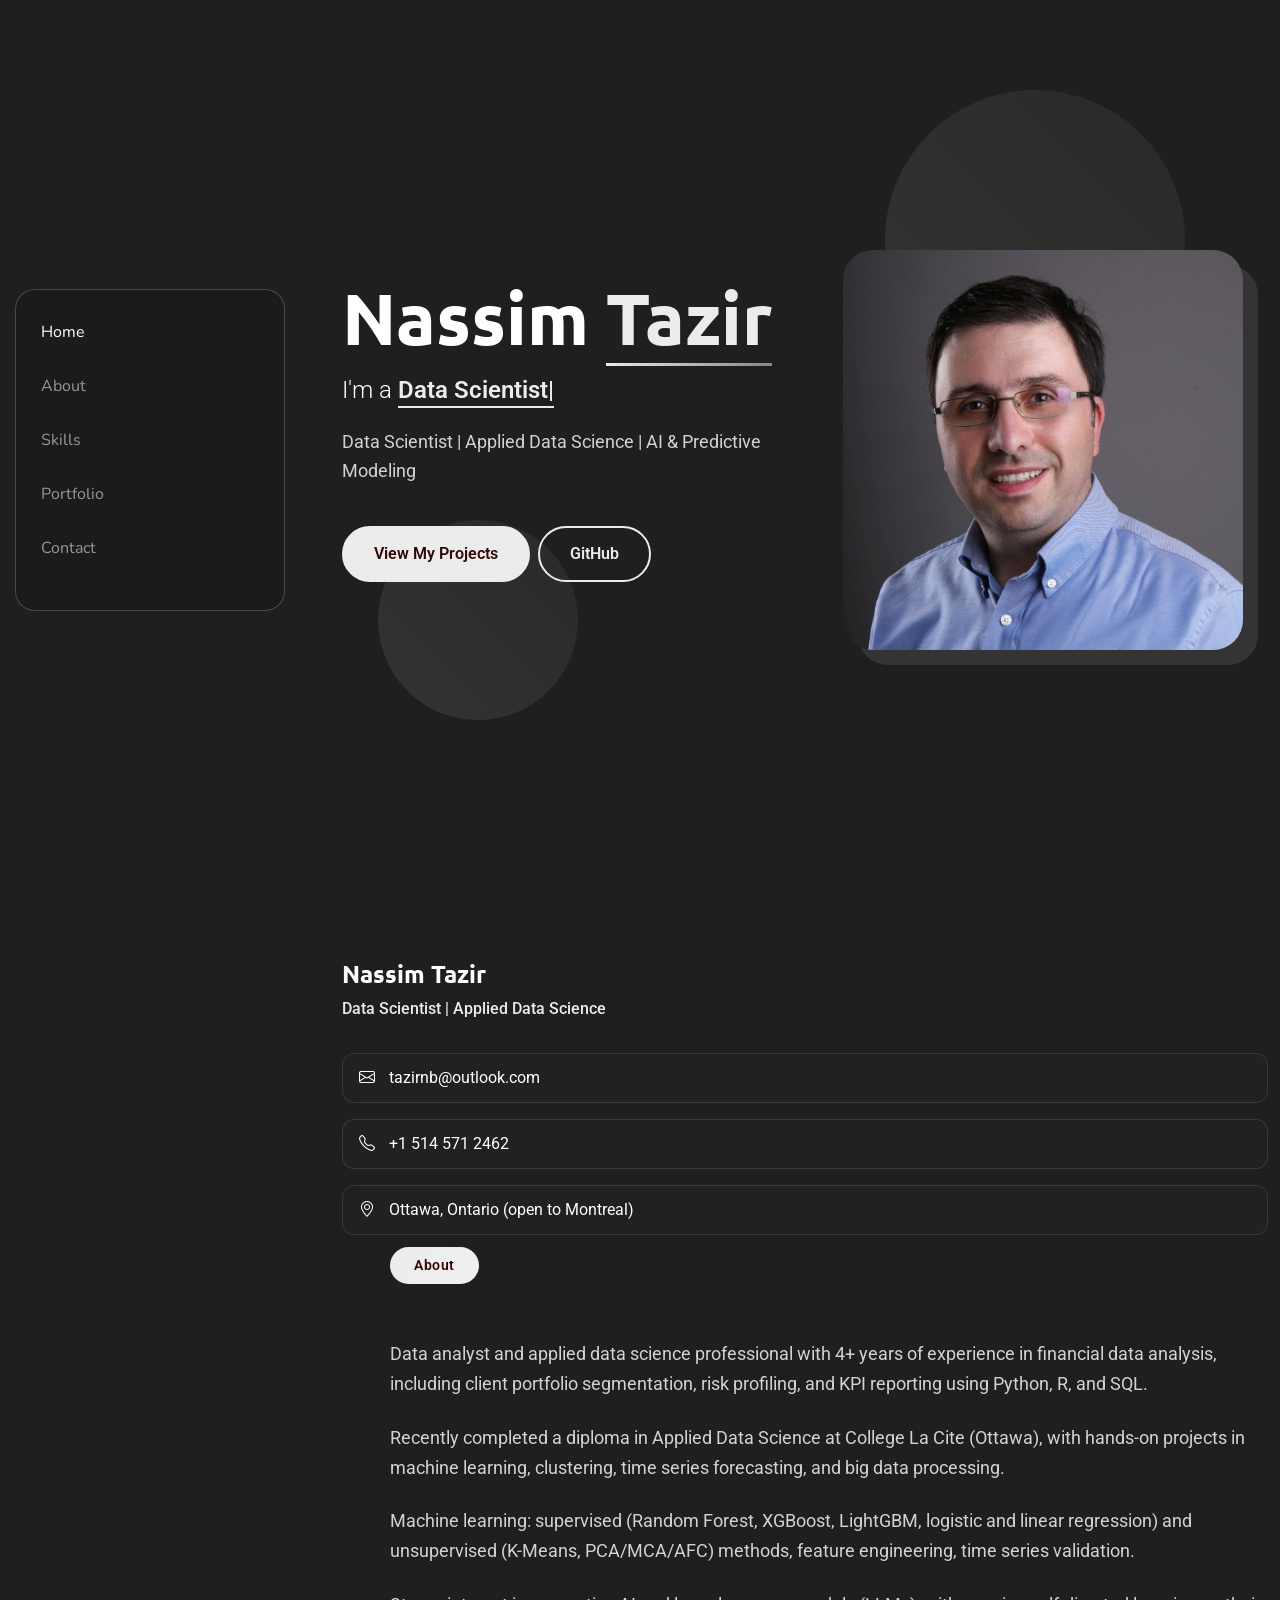
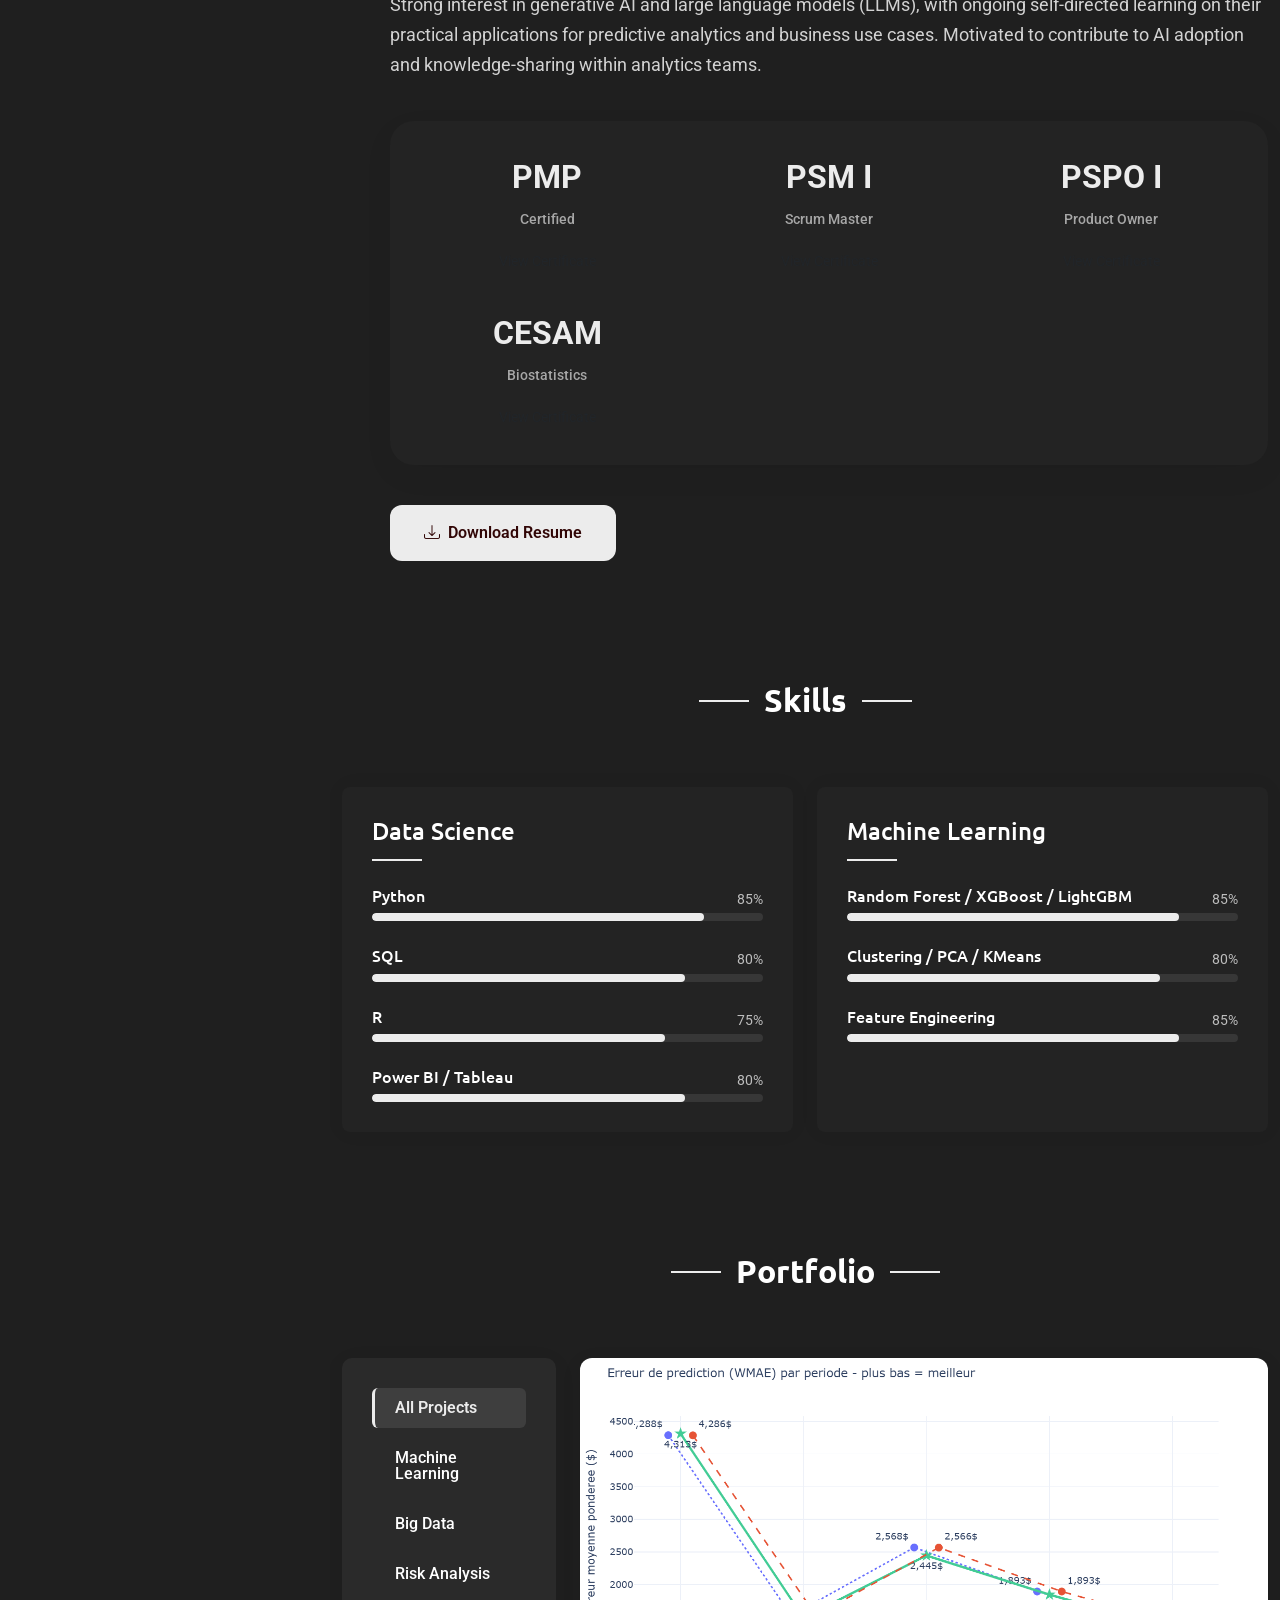
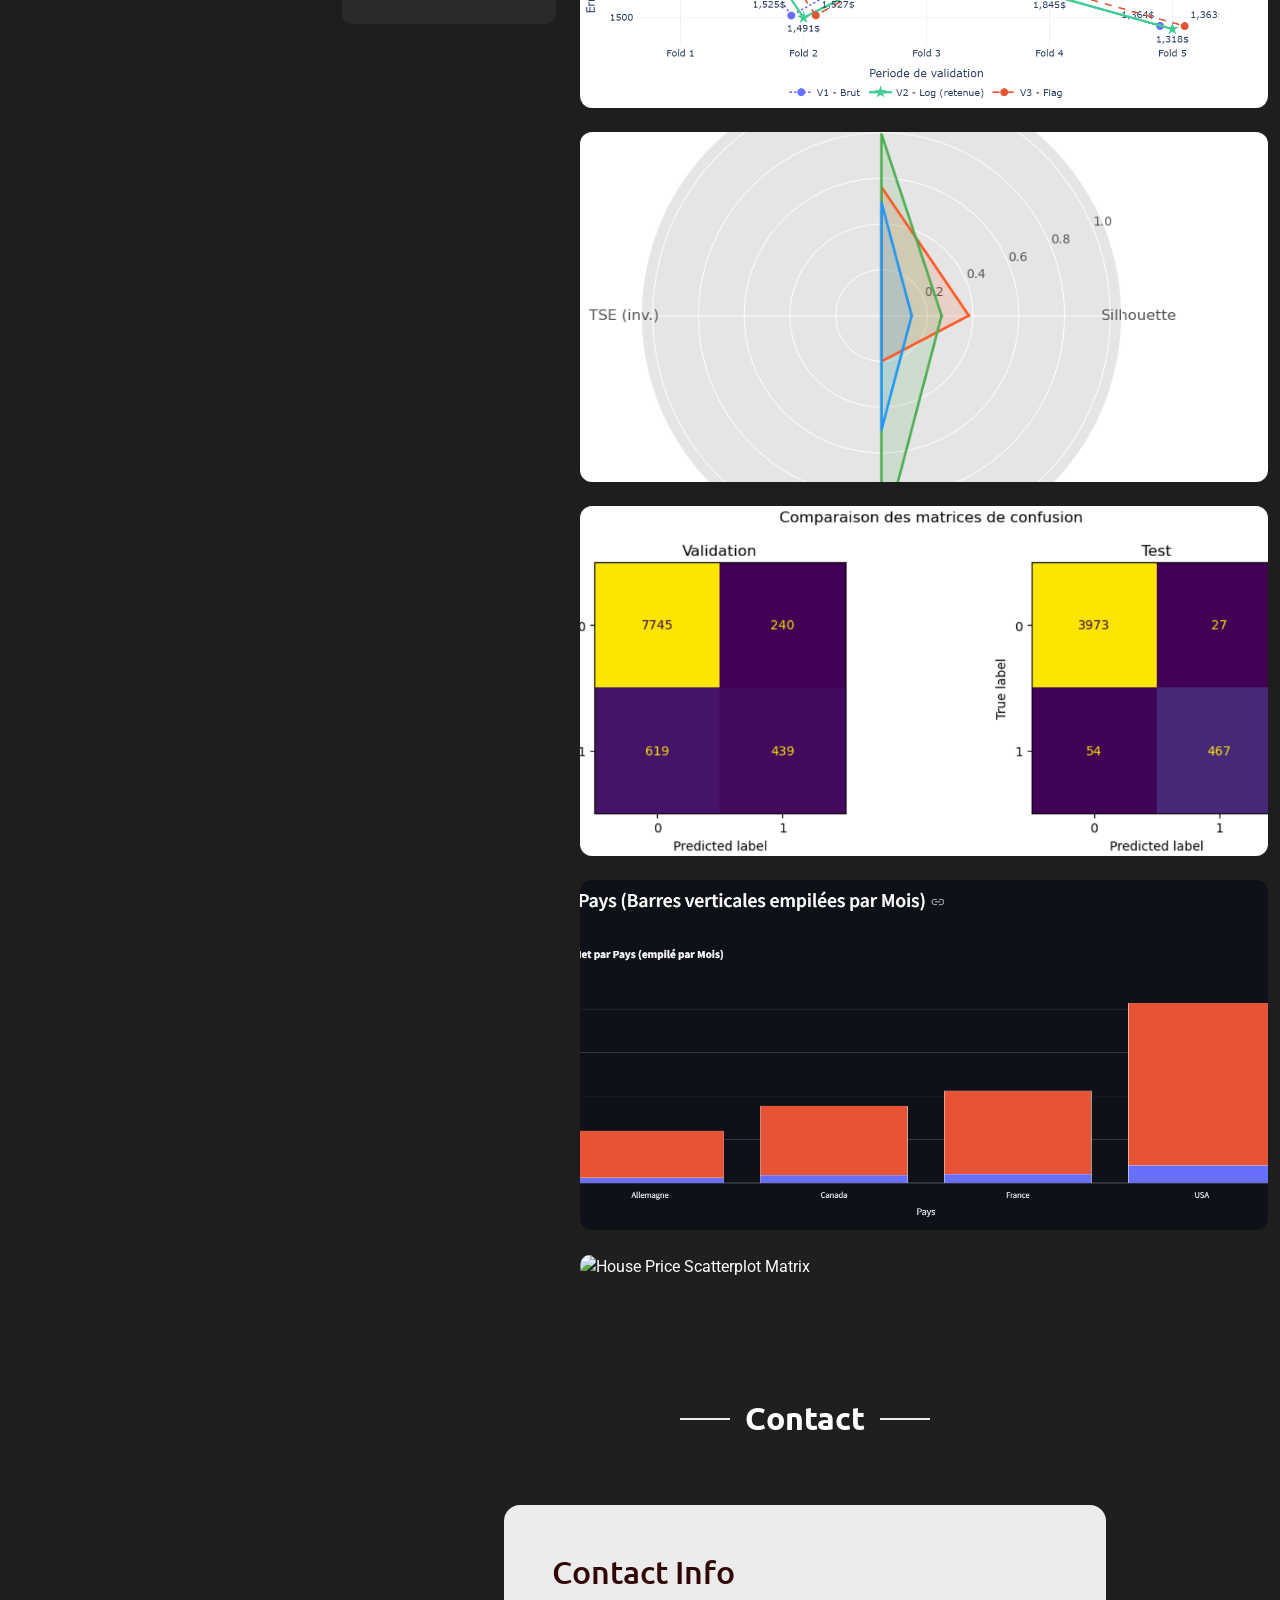
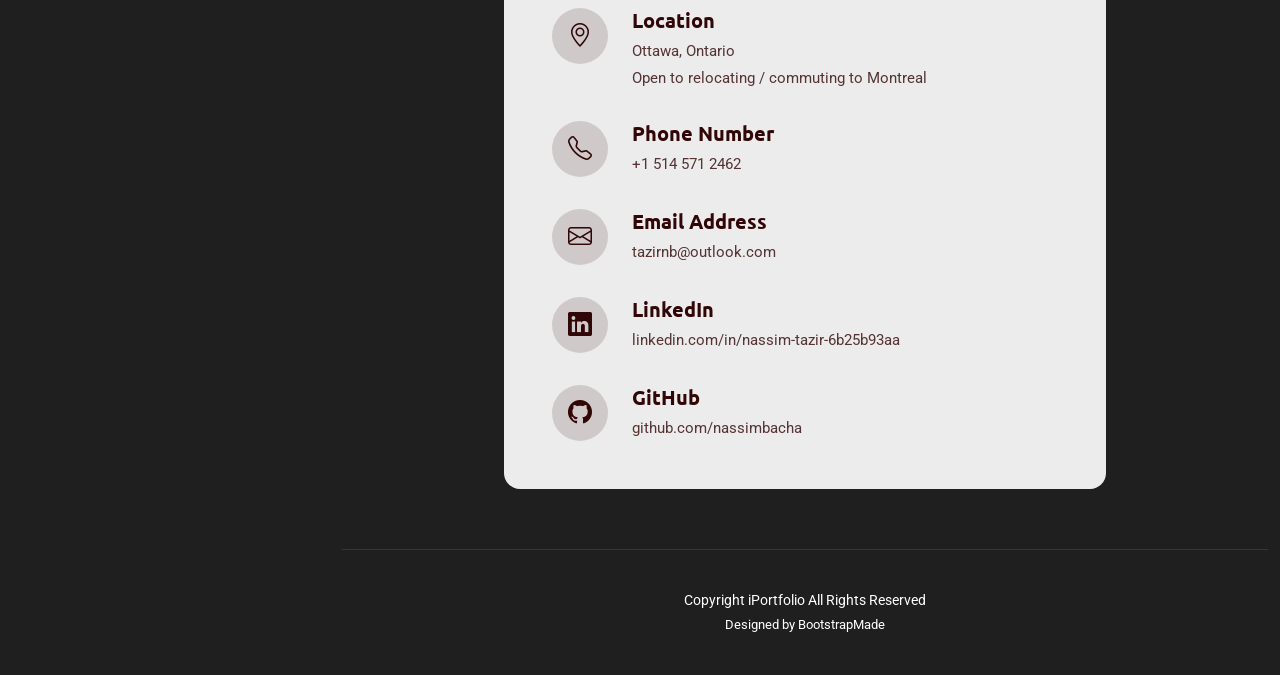
==== commit cb7f1bf2: "Add House Price Regression project (R) to portfolio" ====
--- a/index.html
+++ b/index.html
@@ -332,6 +332,7 @@
                         <p>Time series forecasting pipeline on 408,000+ weekly sales transactions across 45 stores. Feature engineering (lags, rolling means, seasonal flags), TimeSeriesSplit validation, custom WMAE metric, comparison of Random Forest / XGBoost / LightGBM - R2 avg: 0.94.</p>
                         <p><strong>Tools:</strong> Python, scikit-learn, pandas, XGBoost, LightGBM</p>
                         <a href="https://github.com/nassimbacha/walmart-sales-forecasting" target="_blank" rel="noopener" class="btn btn-outline btn-sm mt-2">GitHub</a>
+                        <a href="https://youtu.be/nKX84gOiWzc" target="_blank" rel="noopener" class="btn btn-outline btn-sm mt-2">Video</a>
                       </div>
                     </div>
                   </div>
@@ -388,6 +389,28 @@
                   </div>
                 </div>
 
+                <!-- Projet 5 House Price Prediction R -->
+                <div class="col-lg-12 col-md-12 portfolio-item isotope-item filter-ml">
+                  <div class="portfolio-wrap">
+                    <img src="assets/img/portfolio/house_price_scatterplot_matrix.png" class="img-fluid" alt="House Price Scatterplot Matrix" loading="lazy">
+                    <div class="portfolio-info">
+                      <div class="content">
+                        <h4>House Price Regression Model - Interaction Effects</h4>
+                        <p>Academic project (Collège La Cité, 2025): multiple linear regression to predict house prices. Full diagnostics (Shapiro-Wilk, Breusch-Pagan, Harvey-Collier), Box-Cox log transformation, best subset and stepwise AIC variable selection, polynomial and interaction terms validated via ANOVA. Final model: log(price) ~ lotSize + age + landValue + livingArea + bathrooms, Adj. R2 = 0.583.</p>
+                        <p><strong>Tools:</strong> R, leaps, MASS, car, lmtest, GGally, ggplot2</p>
+                        <div class="portfolio-links">
+                          <a href="assets/img/portfolio/house_price_scatterplot_matrix.png" class="glightbox" data-gallery="house-price" title="Scatterplot matrix with regression lines"><i class="bi bi-plus-lg"></i></a>
+                          <a href="assets/img/portfolio/house_price_corr_matrix.png" class="glightbox" data-gallery="house-price" title="Correlation matrix" style="display:none;"></a>
+                          <a href="assets/img/portfolio/house_price_regression_summary.png" class="glightbox" data-gallery="house-price" title="Regression model summary" style="display:none;"></a>
+                          <a href="assets/img/portfolio/house_price_influence_plot.png" class="glightbox" data-gallery="house-price" title="Influence plot (Cook's D)" style="display:none;"></a>
+                          <a href="assets/img/portfolio/house_price_boxcox.png" class="glightbox" data-gallery="house-price" title="Box-Cox profile log-likelihood" style="display:none;"></a>
+                        </div>
+                        <a href="https://github.com/nassimbacha/house-price-prediction-r" target="_blank" rel="noopener" class="btn btn-outline btn-sm mt-2">GitHub</a>
+                      </div>
+                    </div>
+                  </div>
+                </div>
+
               </div>
             </div>
           </div>
--- a/assets/css/main.css
+++ b/assets/css/main.css
@@ -2547,4 +2547,24 @@
   display: inline-block;
 }
 
-
+/* Portfolio action buttons (GitHub / Video) - more visible */
+.portfolio .portfolio-info .content .btn {
+  display: inline-block;
+  background-color: var(--accent-color);
+  color: var(--contrast-color);
+  border: 2px solid var(--accent-color);
+  font-weight: 600;
+  padding: 8px 18px;
+  border-radius: 50px;
+  margin-right: 10px;
+  margin-top: 12px;
+  transition: 0.3s;
+}
+
+.portfolio .portfolio-info .content .btn:hover {
+  background-color: transparent;
+  color: var(--accent-color);
+  border-color: var(--accent-color);
+}
+
+
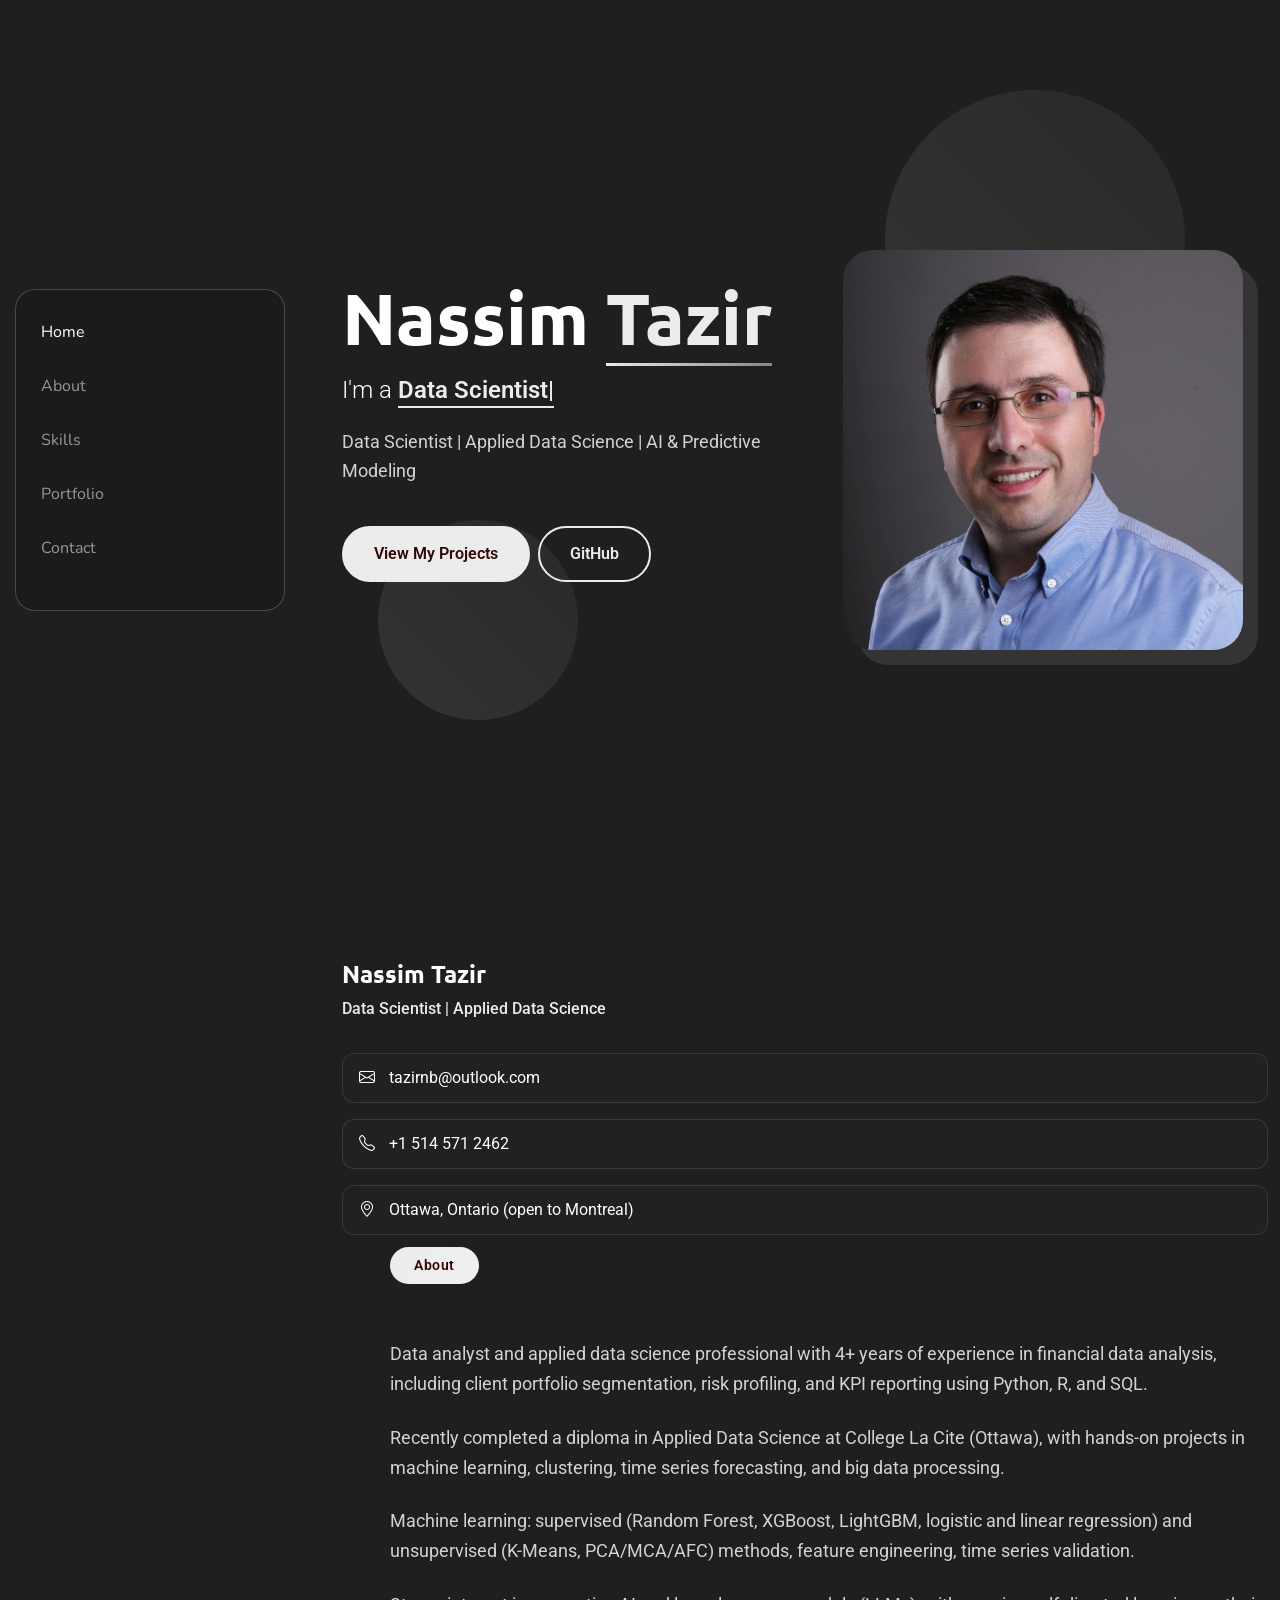
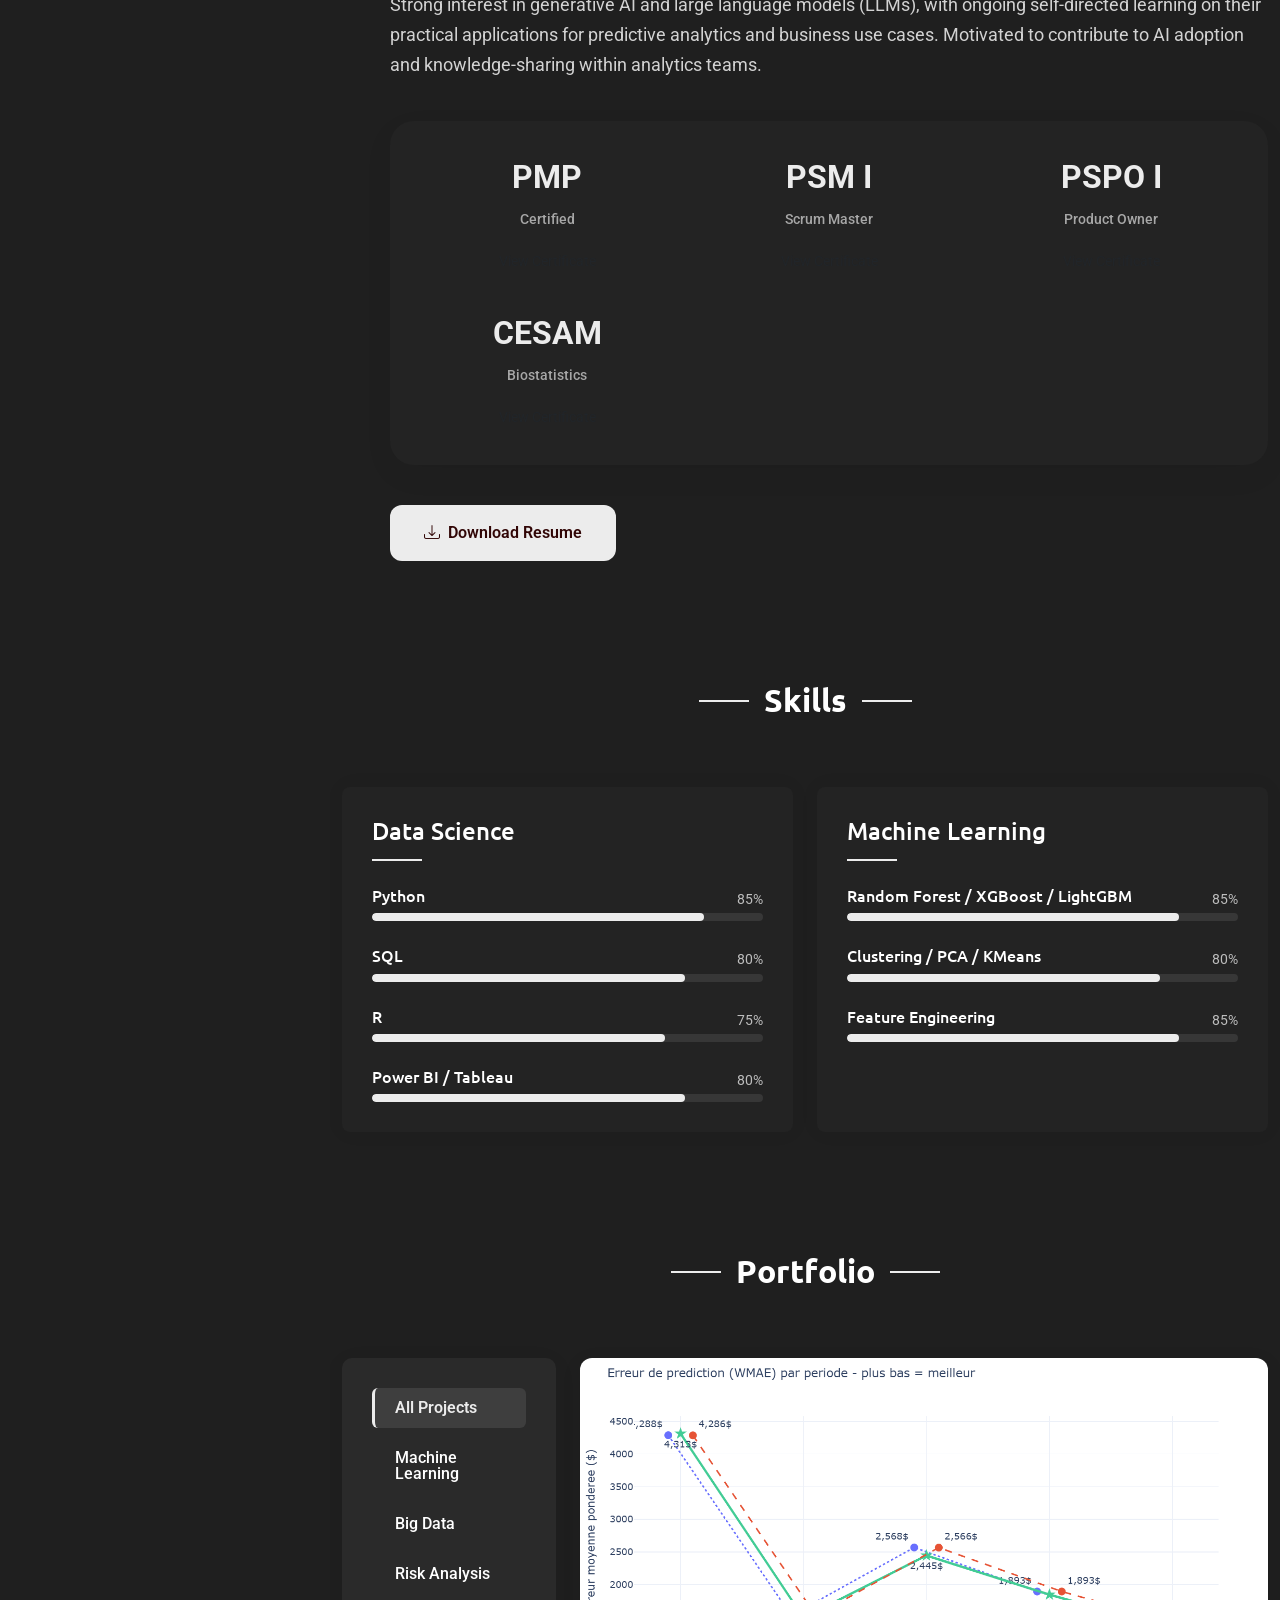
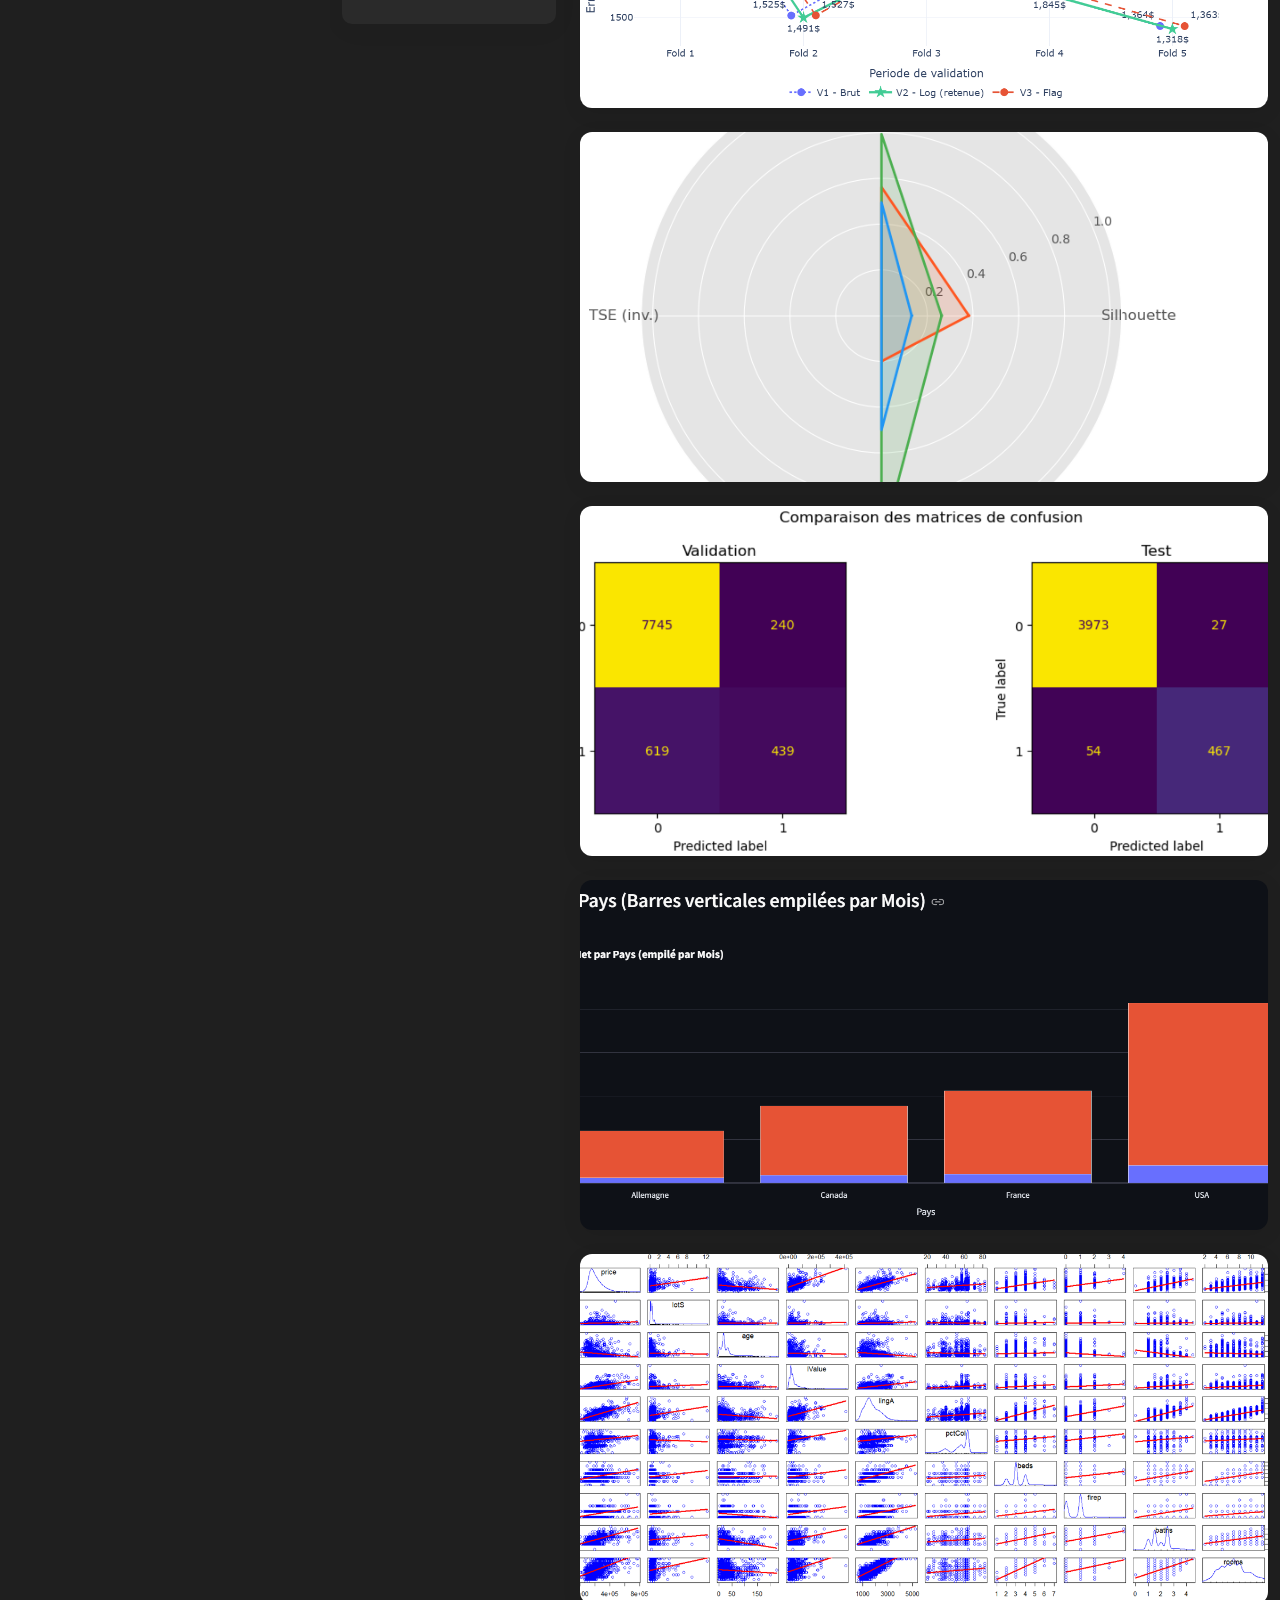
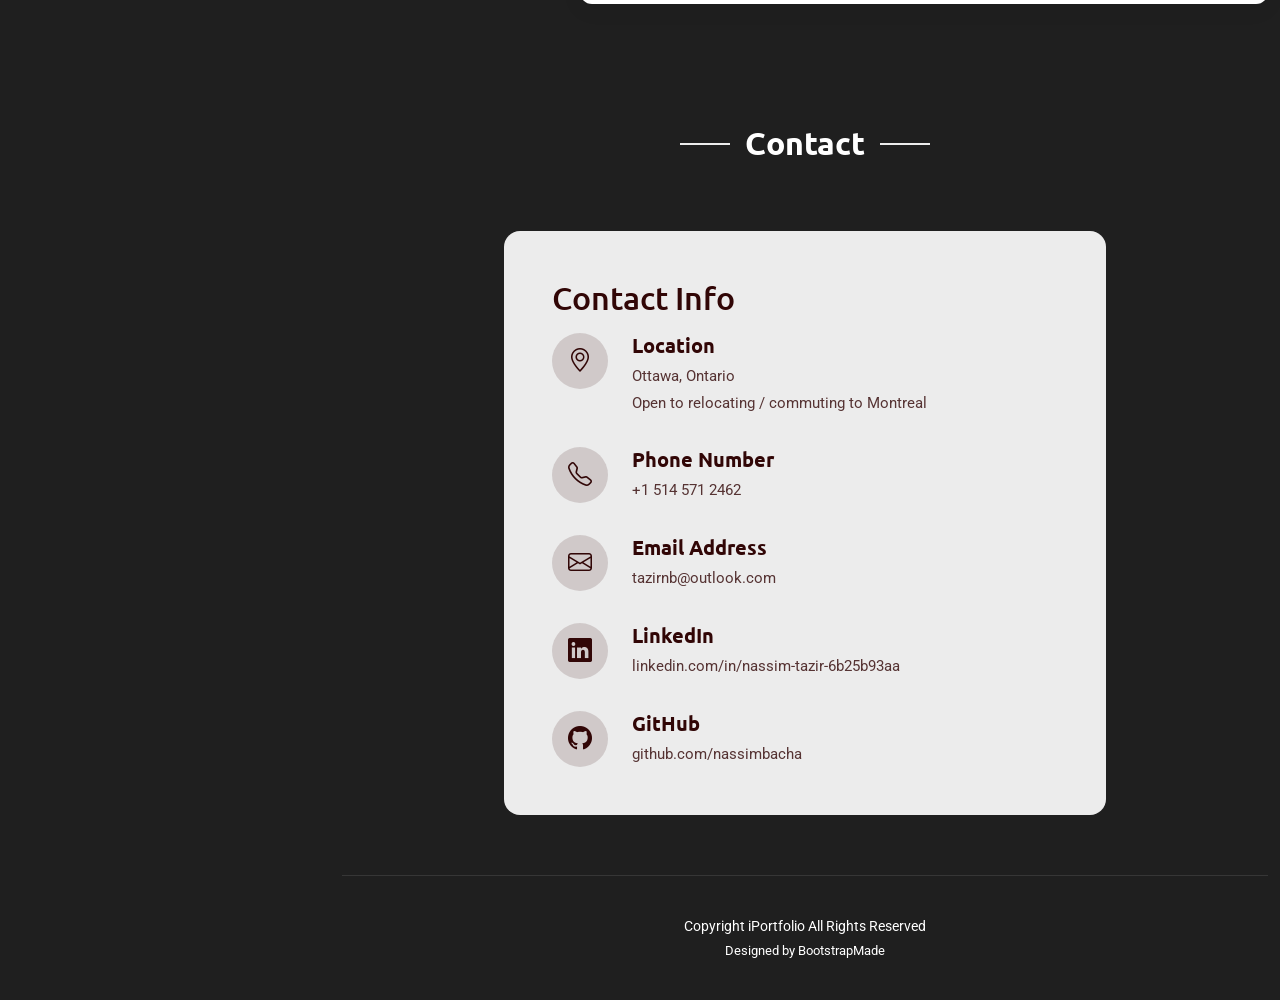
==== commit 368a24f3: "Add House Price project video link" ====
--- a/index.html
+++ b/index.html
@@ -406,6 +406,7 @@
                           <a href="assets/img/portfolio/house_price_boxcox.png" class="glightbox" data-gallery="house-price" title="Box-Cox profile log-likelihood" style="display:none;"></a>
                         </div>
                         <a href="https://github.com/nassimbacha/house-price-prediction-r" target="_blank" rel="noopener" class="btn btn-outline btn-sm mt-2">GitHub</a>
+                        <a href="https://youtu.be/2wKjX27EH9Y" target="_blank" rel="noopener" class="btn btn-outline btn-sm mt-2">Video</a>
                       </div>
                     </div>
                   </div>
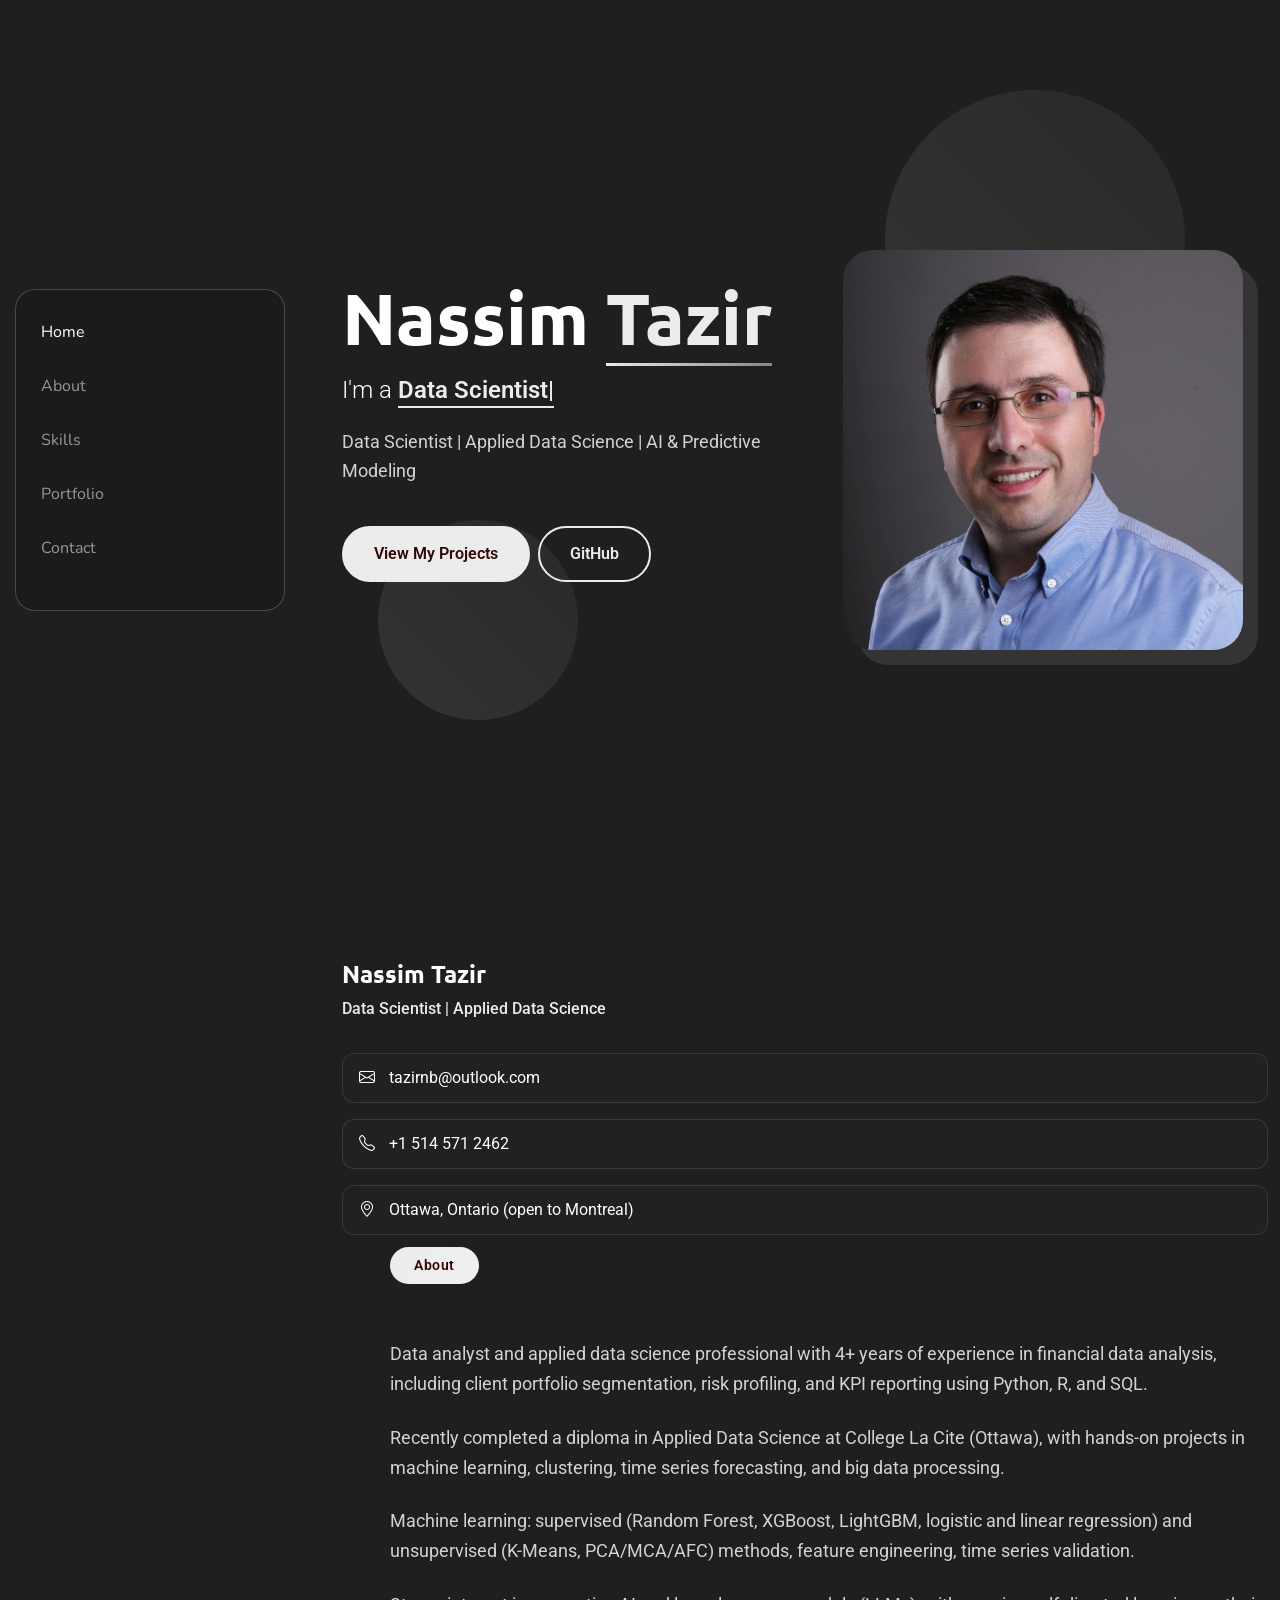
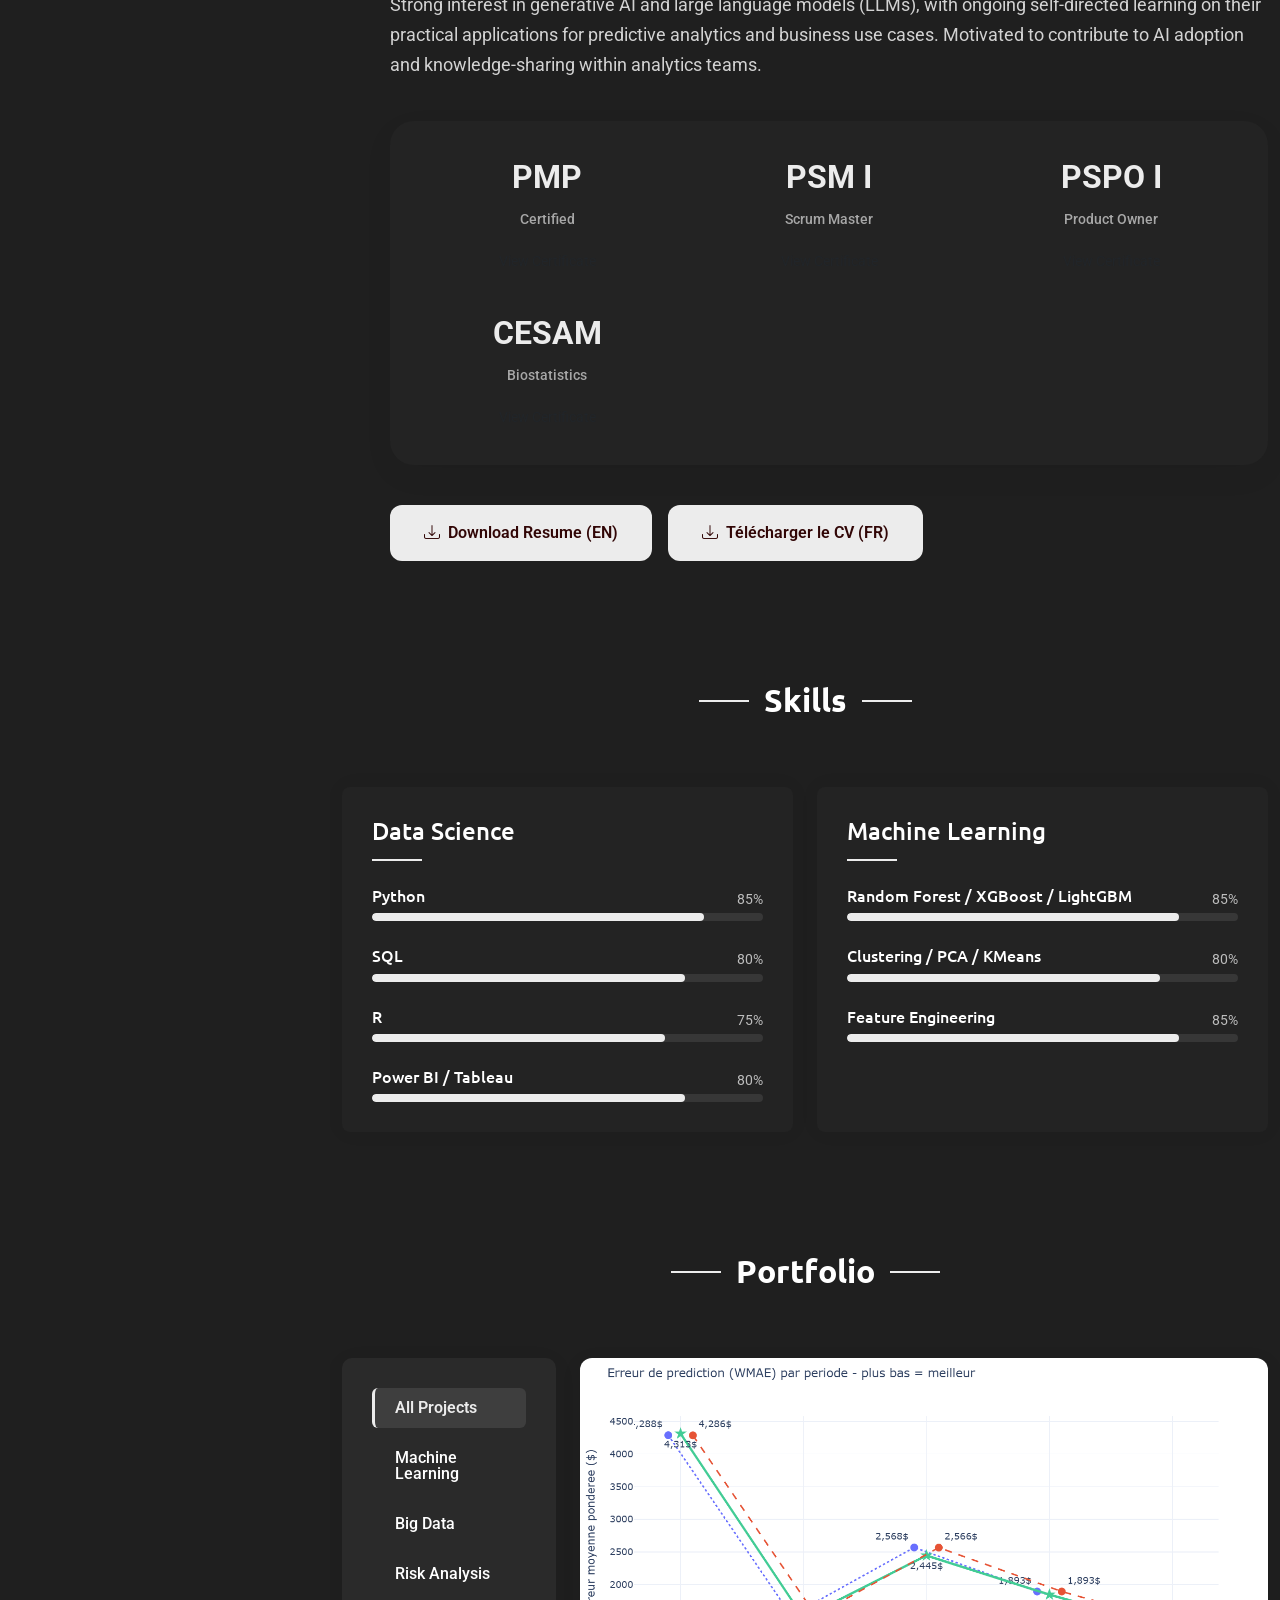
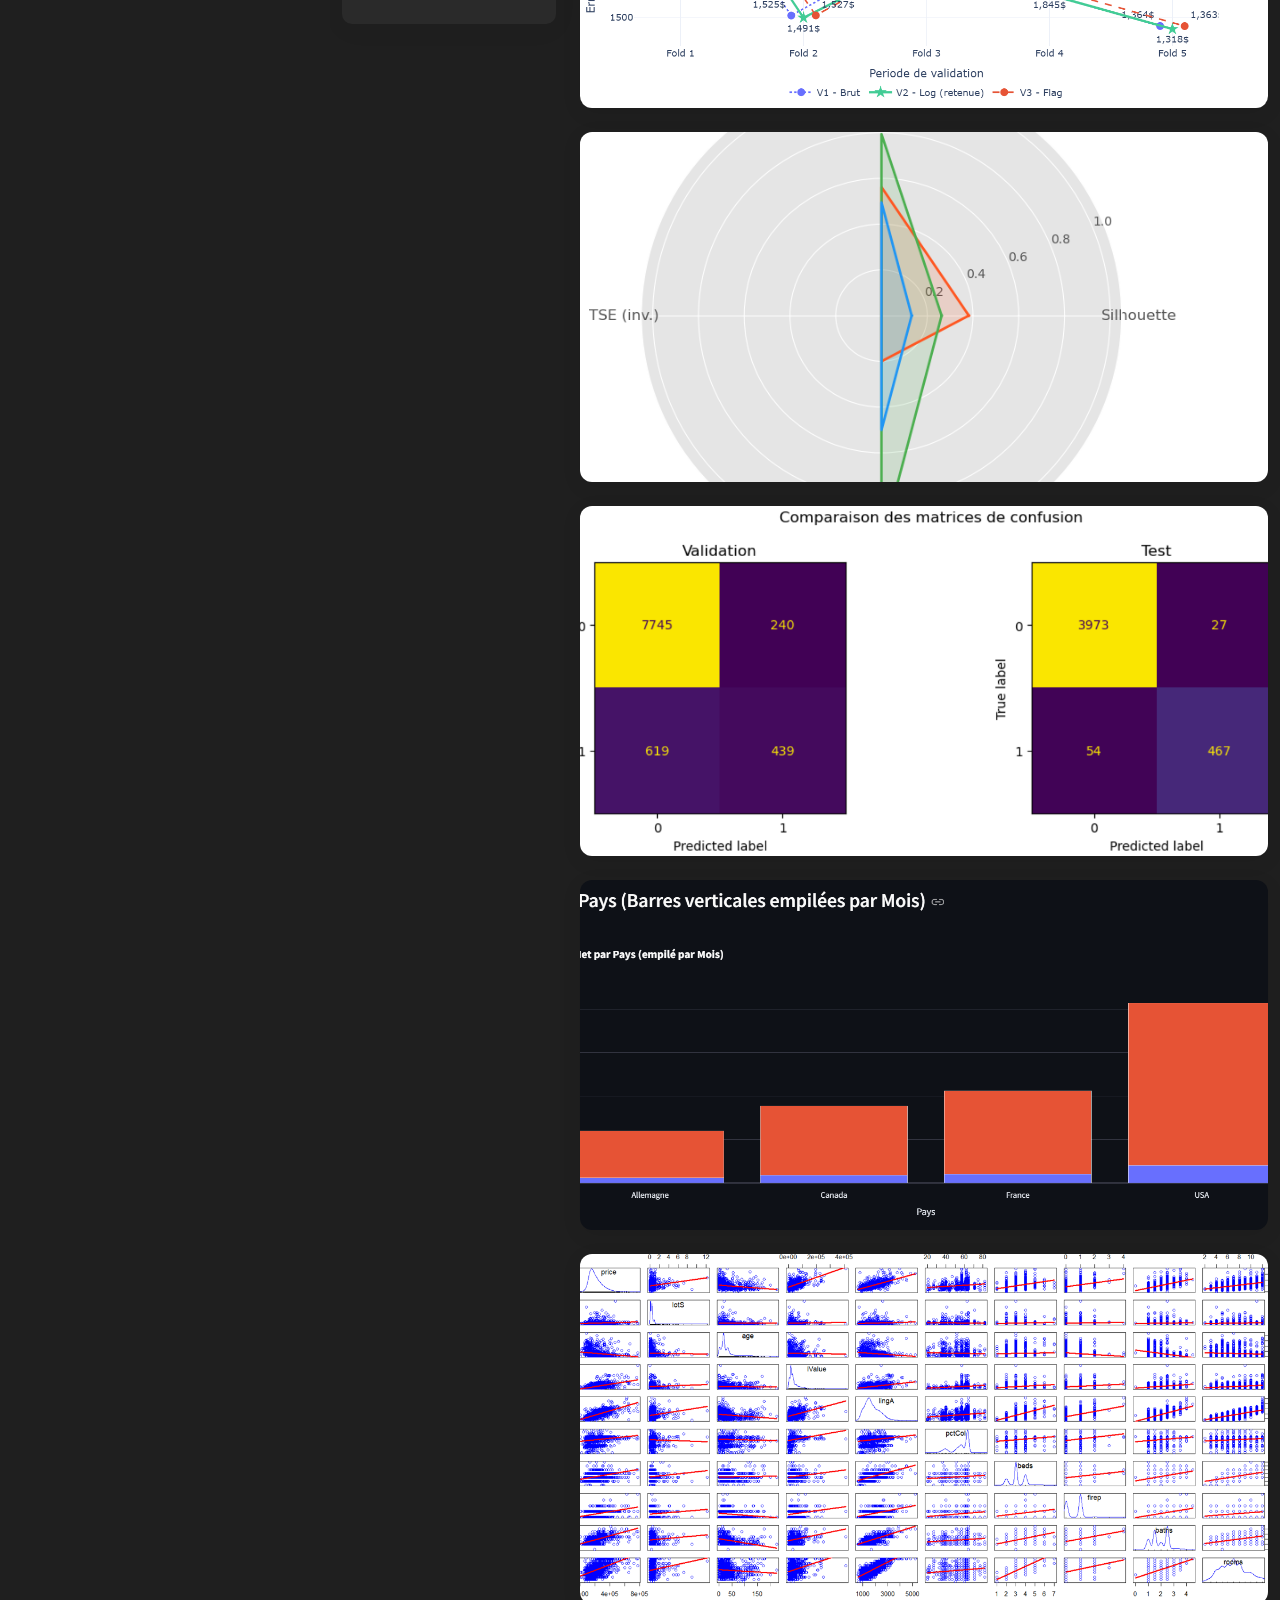
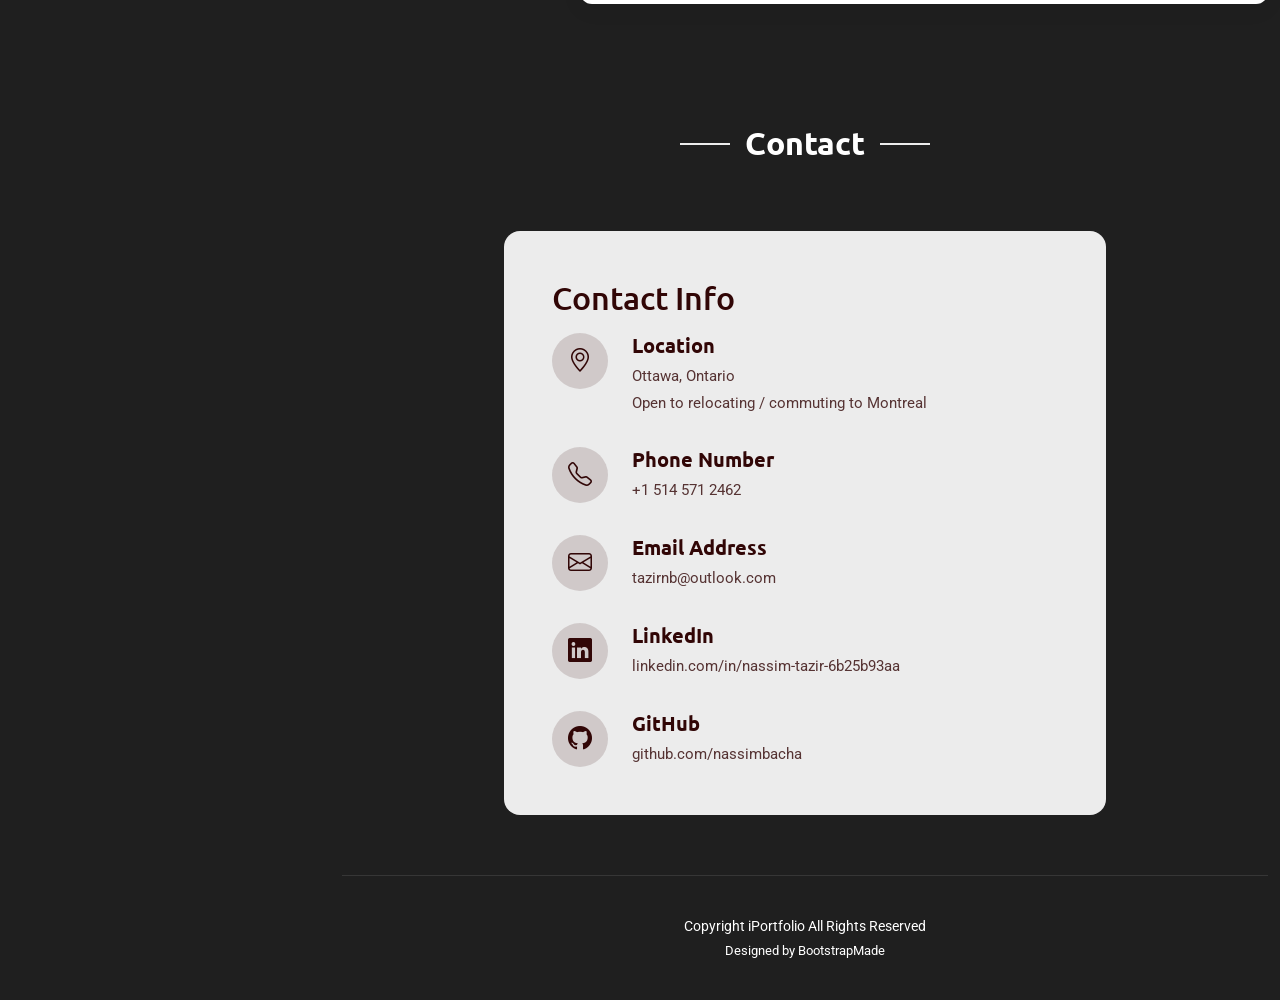
==== commit c0f66482: "Add French resume download button" ====
--- a/index.html
+++ b/index.html
@@ -181,7 +181,11 @@
               <div class="cta-section">
                 <a href="assets/files/Nassim_Tazir_En.pdf" class="btn btn-primary" download>
                   <i class="bi bi-download"></i>
-                  Download Resume
+                  Download Resume (EN)
+                </a>
+                <a href="assets/files/Nassim_Tazir_Fr.pdf" class="btn btn-primary" download>
+                  <i class="bi bi-download"></i>
+                  Télécharger le CV (FR)
                 </a>
               </div>
 
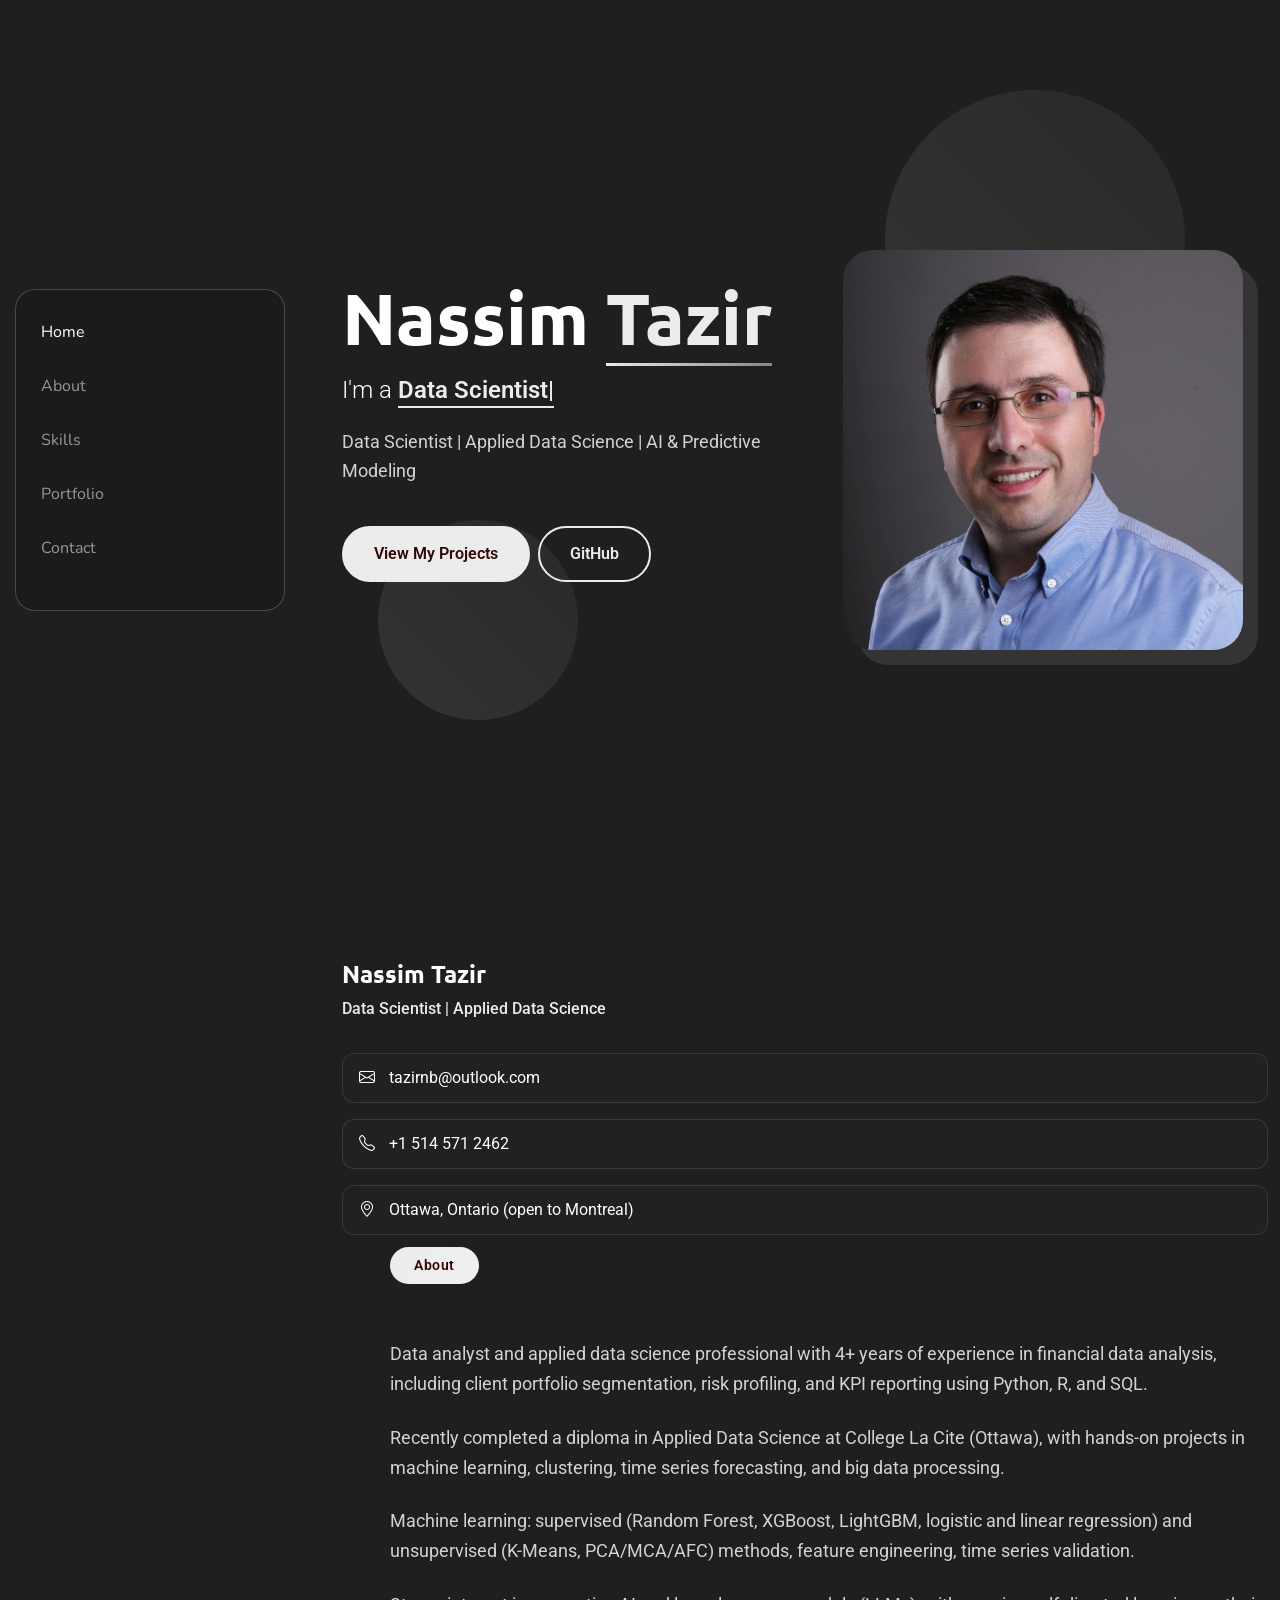
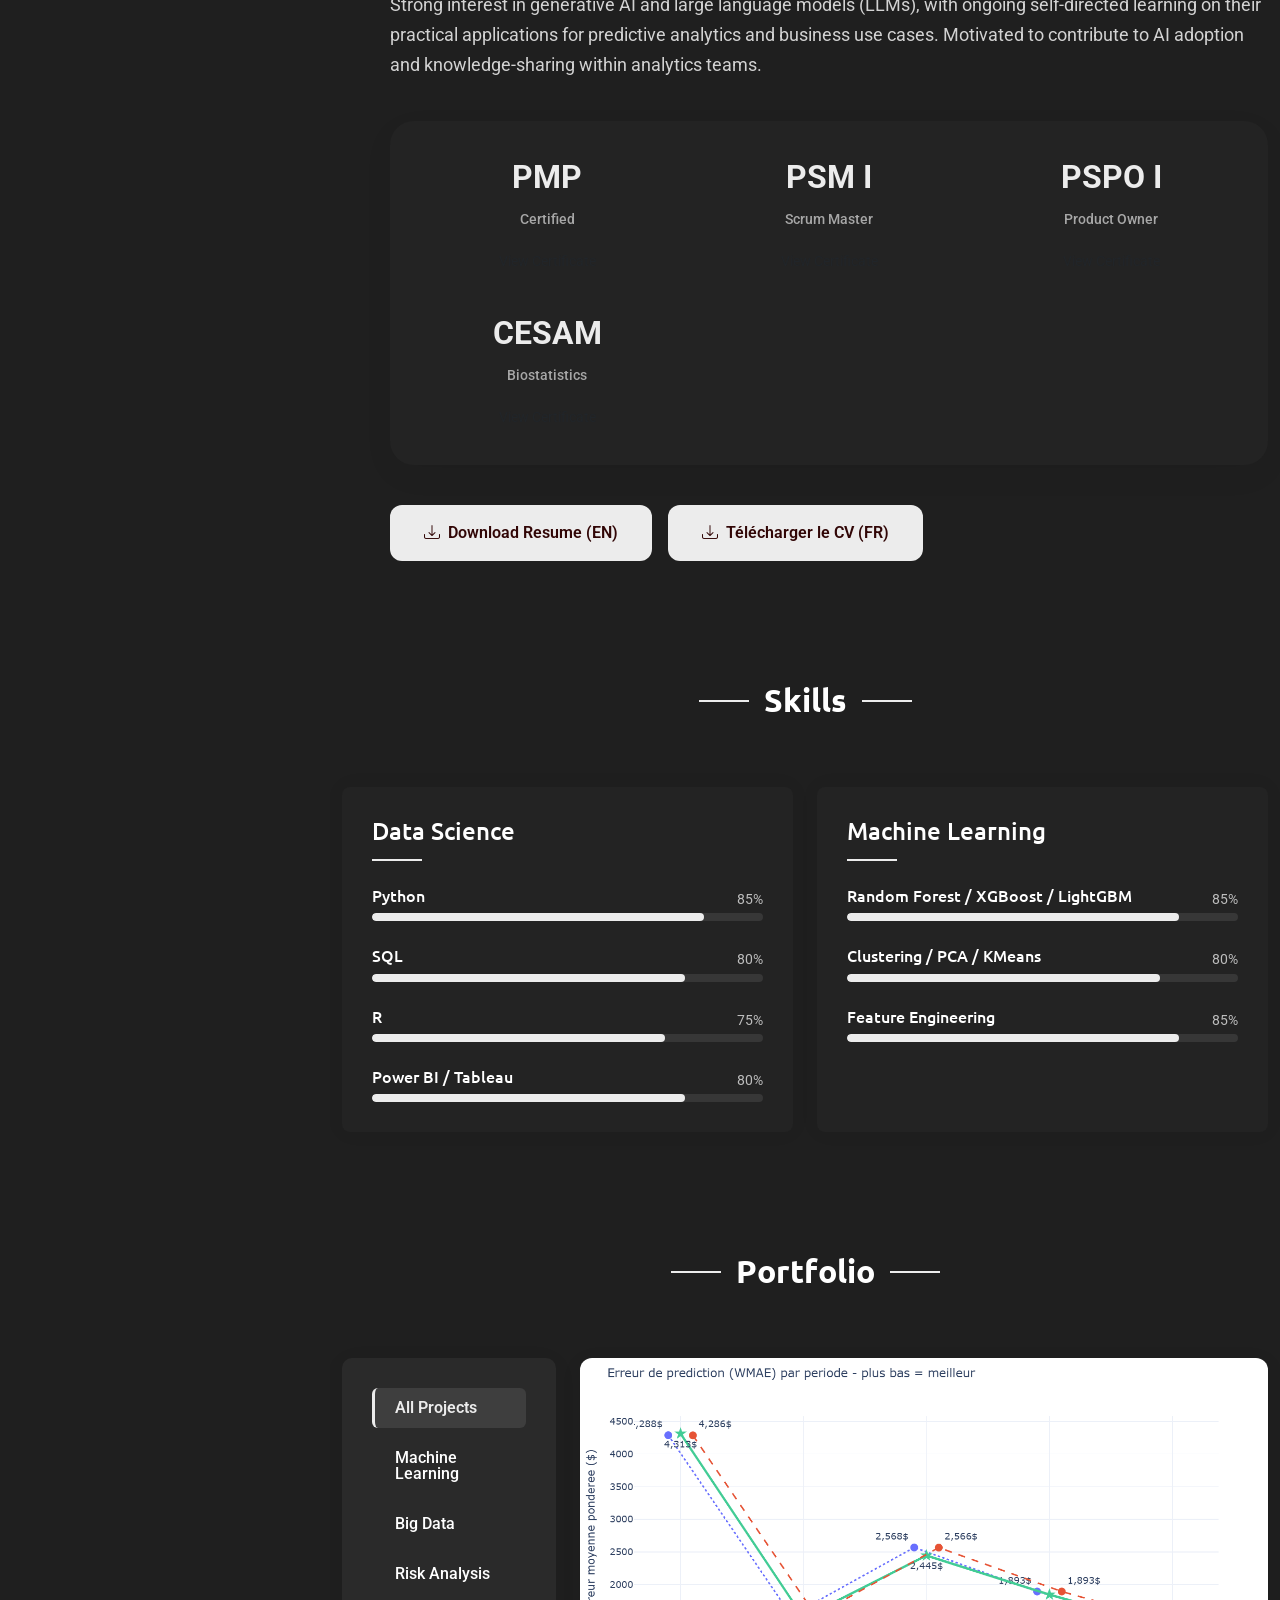
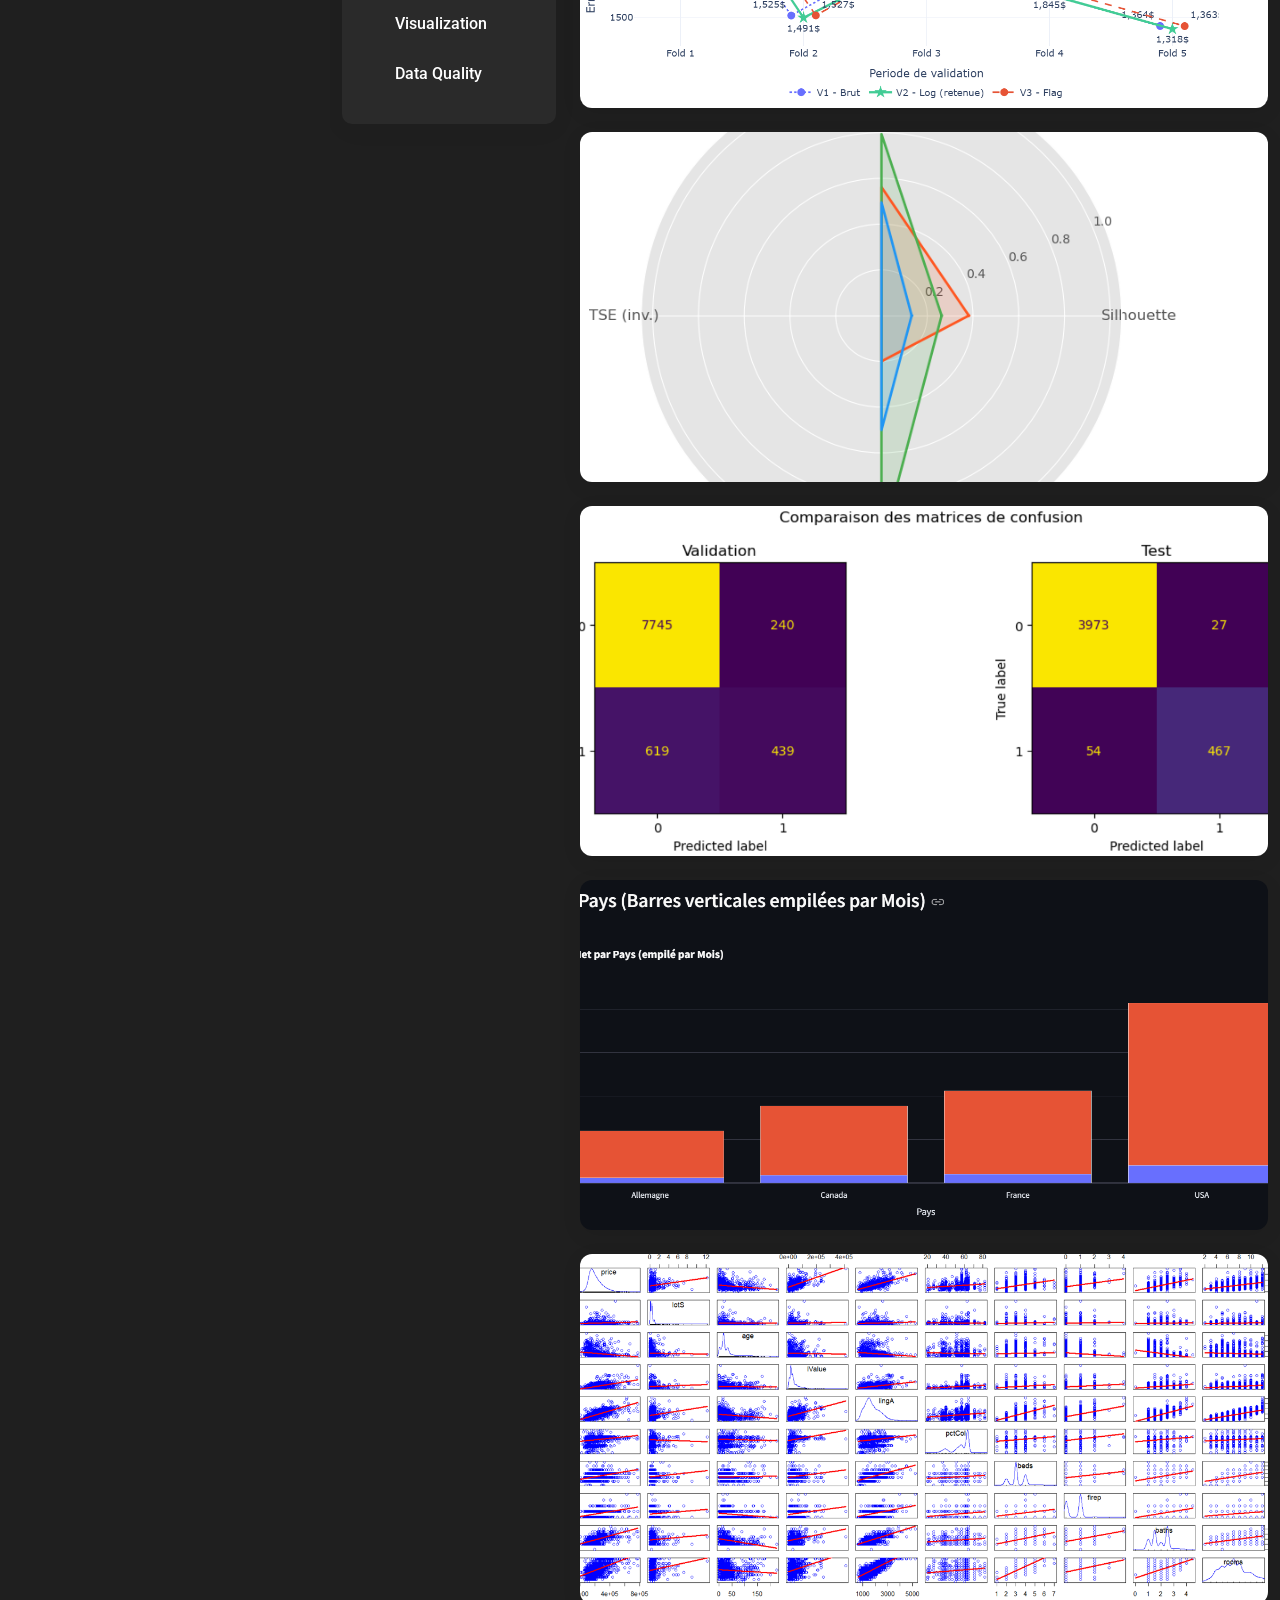
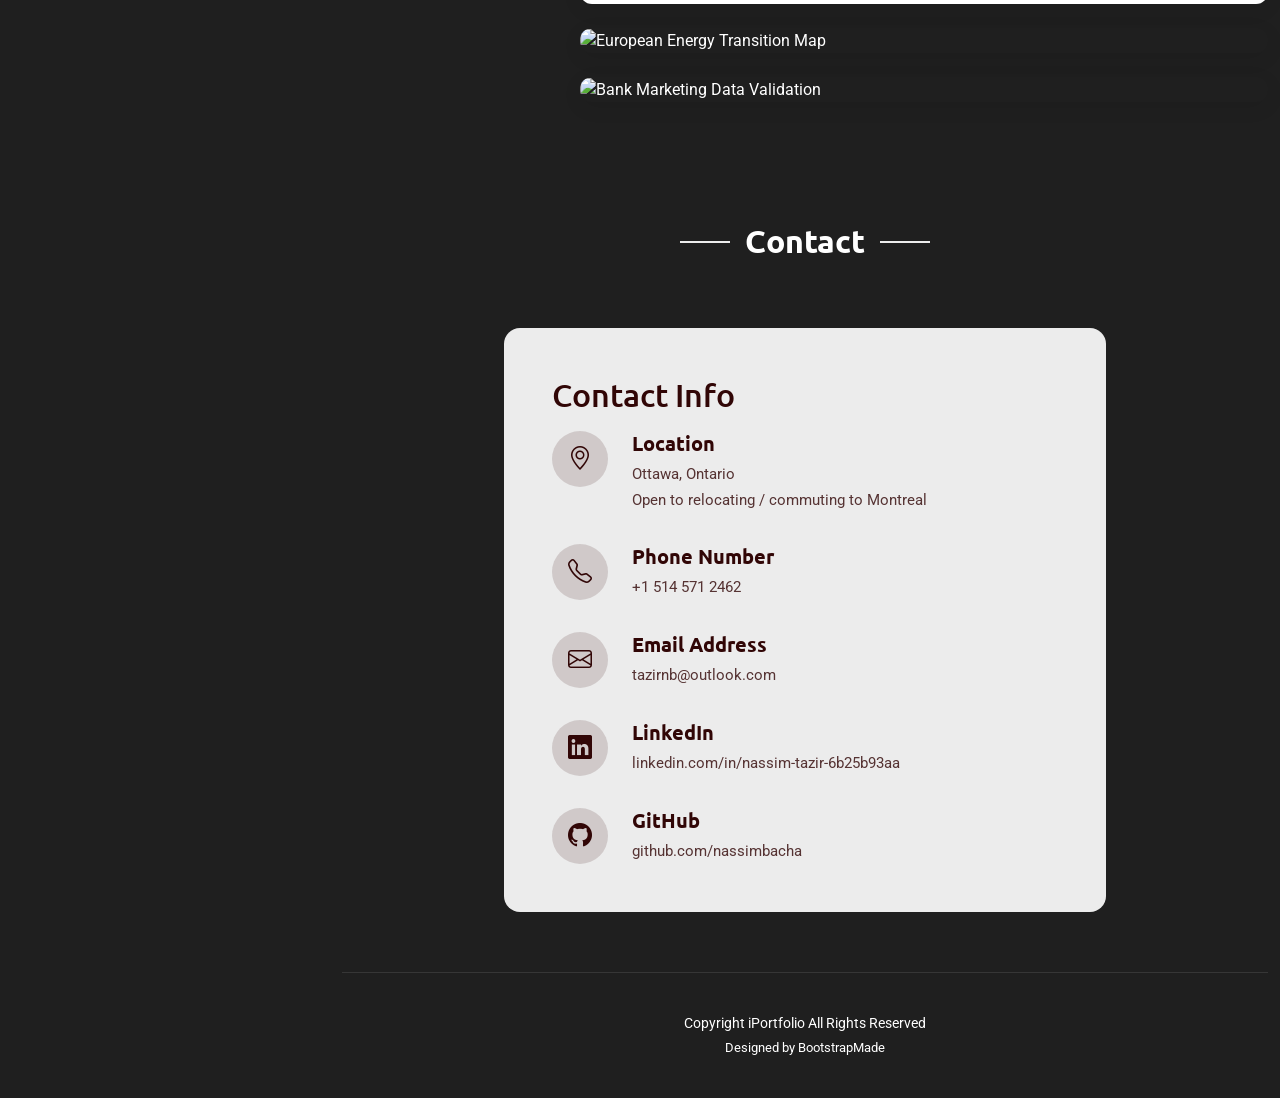
==== commit bcd13c15: "Add Tableau energy transition and Bank Marketing validation projects" ====
--- a/index.html
+++ b/index.html
@@ -319,6 +319,8 @@
                   <li data-filter=".filter-ml">Machine Learning</li>
                   <li data-filter=".filter-bigdata">Big Data</li>
                   <li data-filter=".filter-risk">Risk Analysis</li>
+                  <li data-filter=".filter-viz">Visualization</li>
+                  <li data-filter=".filter-quality">Data Quality</li>
                 </ul>
               </div>
             </div>
@@ -416,6 +418,36 @@
                   </div>
                 </div>
 
+                <!-- Projet 6 Energy Transition Tableau -->
+                <div class="col-lg-12 col-md-12 portfolio-item isotope-item filter-viz">
+                  <div class="portfolio-wrap">
+                    <img src="assets/img/portfolio/energy_transition_map.png" class="img-fluid" alt="European Energy Transition Map" loading="lazy">
+                    <div class="portfolio-info">
+                      <div class="content">
+                        <h4>European Energy Transition Analysis - Tableau</h4>
+                        <p>Interactive geographic map of 40 European countries (200 observations) showing energy production (bubble size, GWh) and CO2 emissions (color gradient). Bar chart and dual-axis Dot/Lollipop chart comparing production by energy source and emissions by country. Bullet chart tracking actual production vs targets, with distribution bands.</p>
+                        <p><strong>Tools:</strong> Tableau (geographic maps, dual axis, bullet chart)</p>
+                        <a href="https://public.tableau.com/app/profile/nassim.tazir4809/viz/AnalysedelatransitionEnergetiqueEuropeenne/Dashboard1" target="_blank" rel="noopener" class="btn btn-outline btn-sm mt-2">Tableau Public</a>
+                      </div>
+                    </div>
+                  </div>
+                </div>
+
+                <!-- Projet 7 Bank Marketing Data Validation -->
+                <div class="col-lg-12 col-md-12 portfolio-item isotope-item filter-quality">
+                  <div class="portfolio-wrap">
+                    <img src="assets/img/portfolio/bank_marketing_validation.png" class="img-fluid" alt="Bank Marketing Data Validation" loading="lazy">
+                    <div class="portfolio-info">
+                      <div class="content">
+                        <h4>Data Validation and Quality Control - Bank Marketing</h4>
+                        <p>Complete data quality validation process on 45,211 observations (17 variables) from banking telemarketing campaigns: descriptive statistical analysis, anomaly detection (technical vs business missing values, outliers, duplicates, logical inconsistencies). Definition and verification of 4 cross-variable business rules, with automated schema validation via Pandera (accuracy, completeness, consistency).</p>
+                        <p><strong>Tools:</strong> Python, pandas, Pandera, SciPy, Seaborn, Matplotlib</p>
+                        <a href="https://github.com/nassimbacha/bank-marketing-data-validation" target="_blank" rel="noopener" class="btn btn-outline btn-sm mt-2">GitHub</a>
+                      </div>
+                    </div>
+                  </div>
+                </div>
+
               </div>
             </div>
           </div>
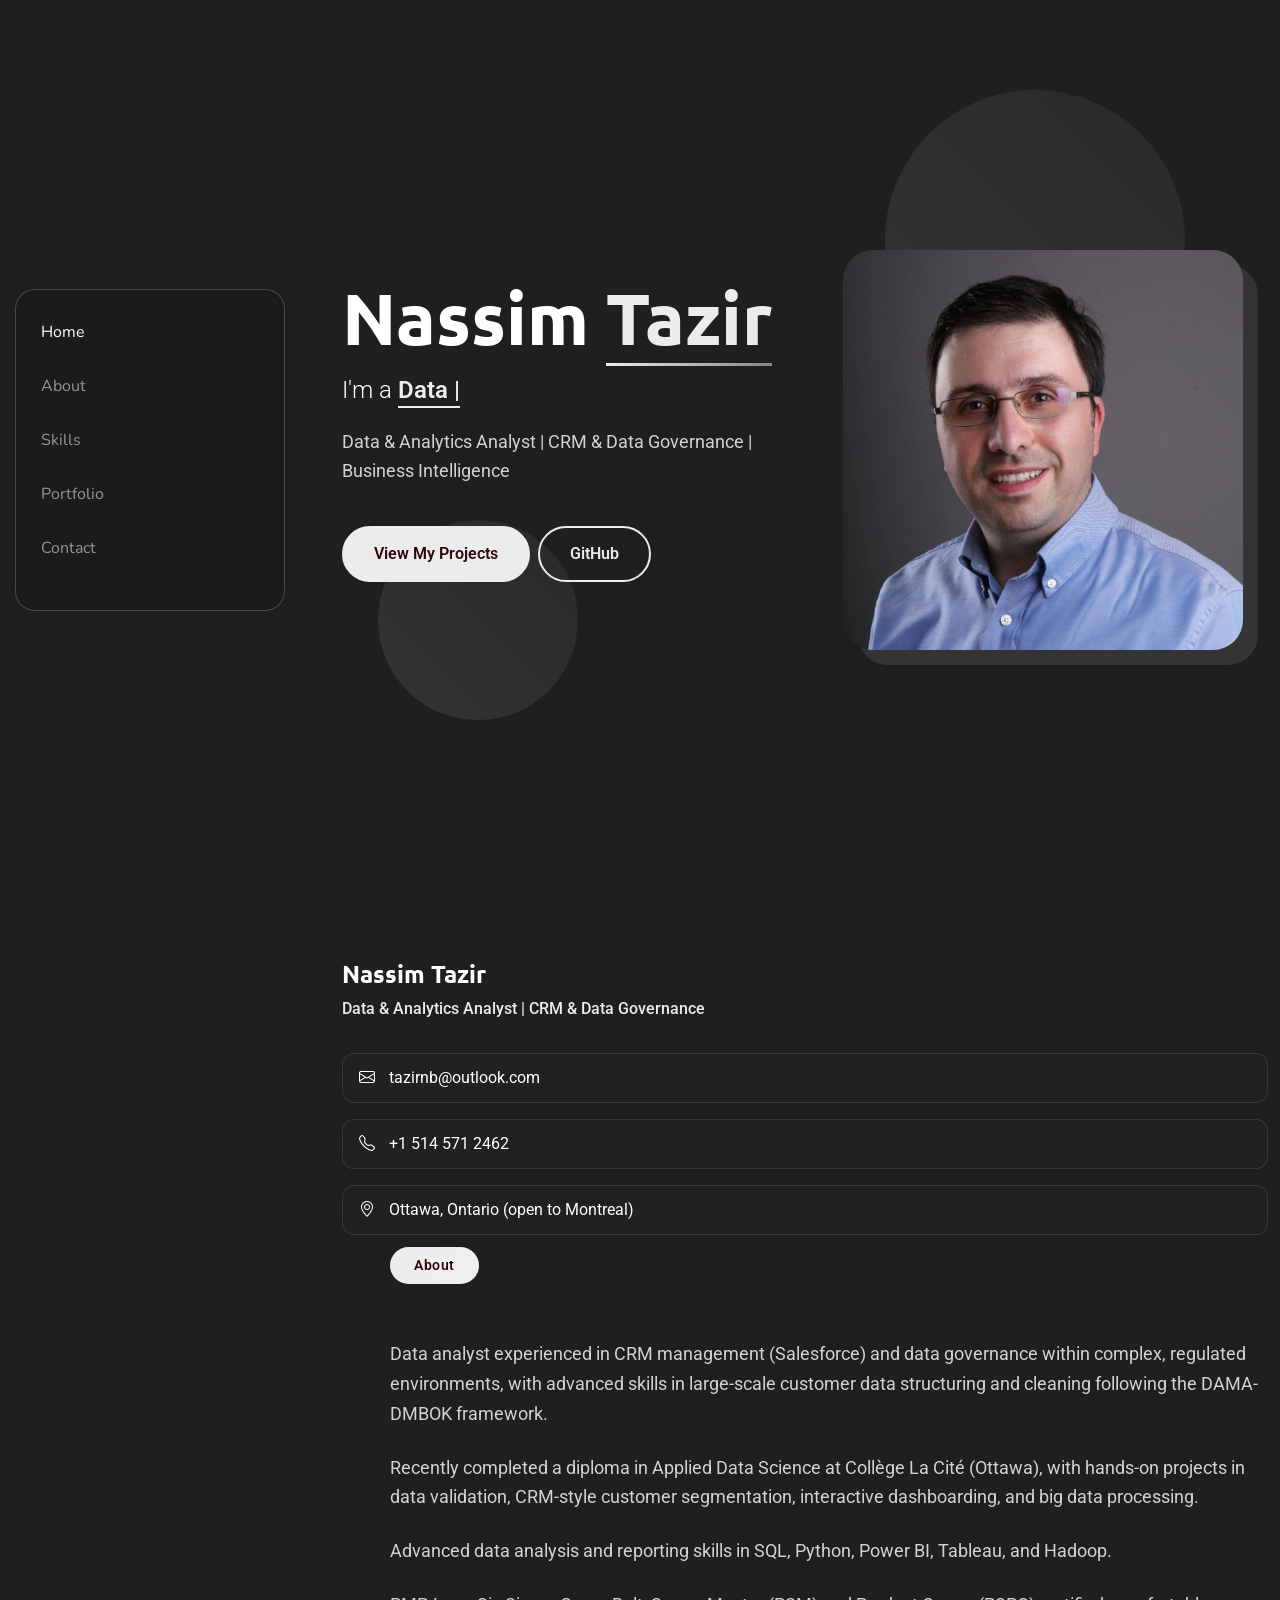
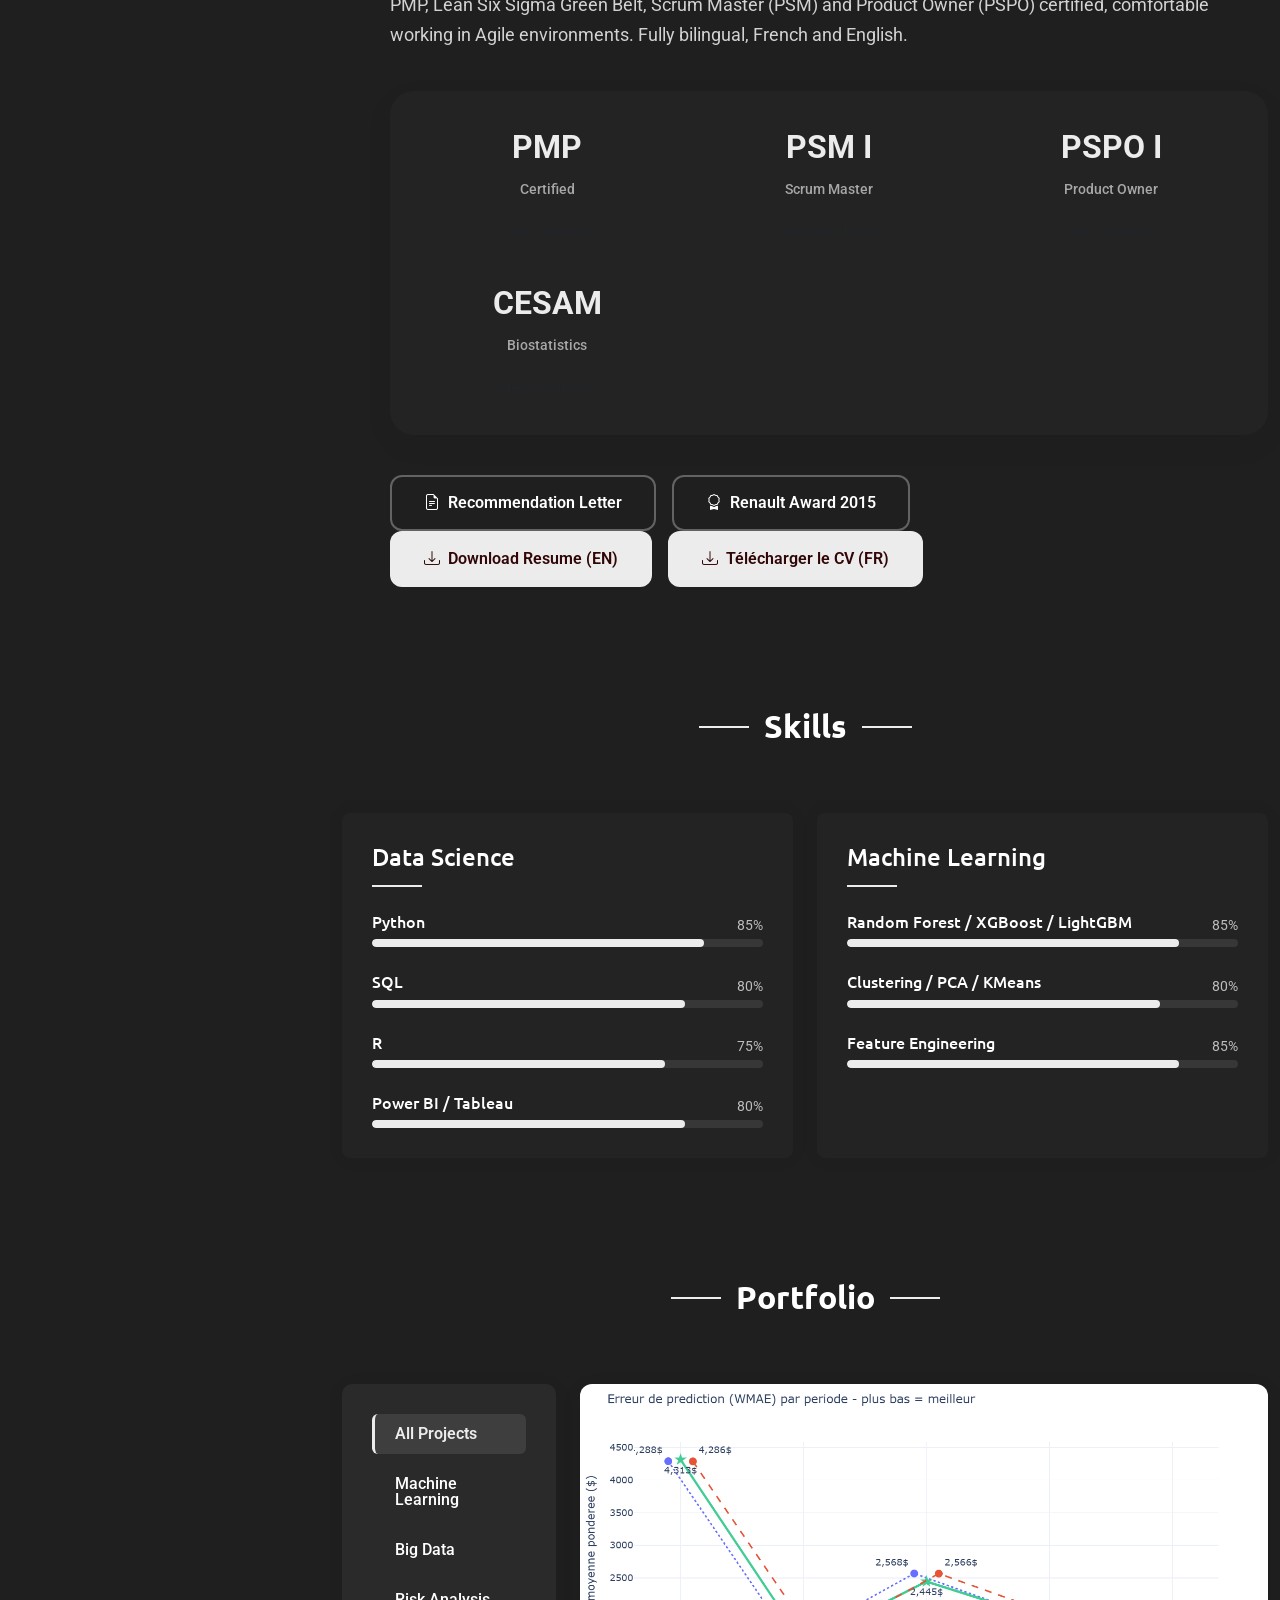
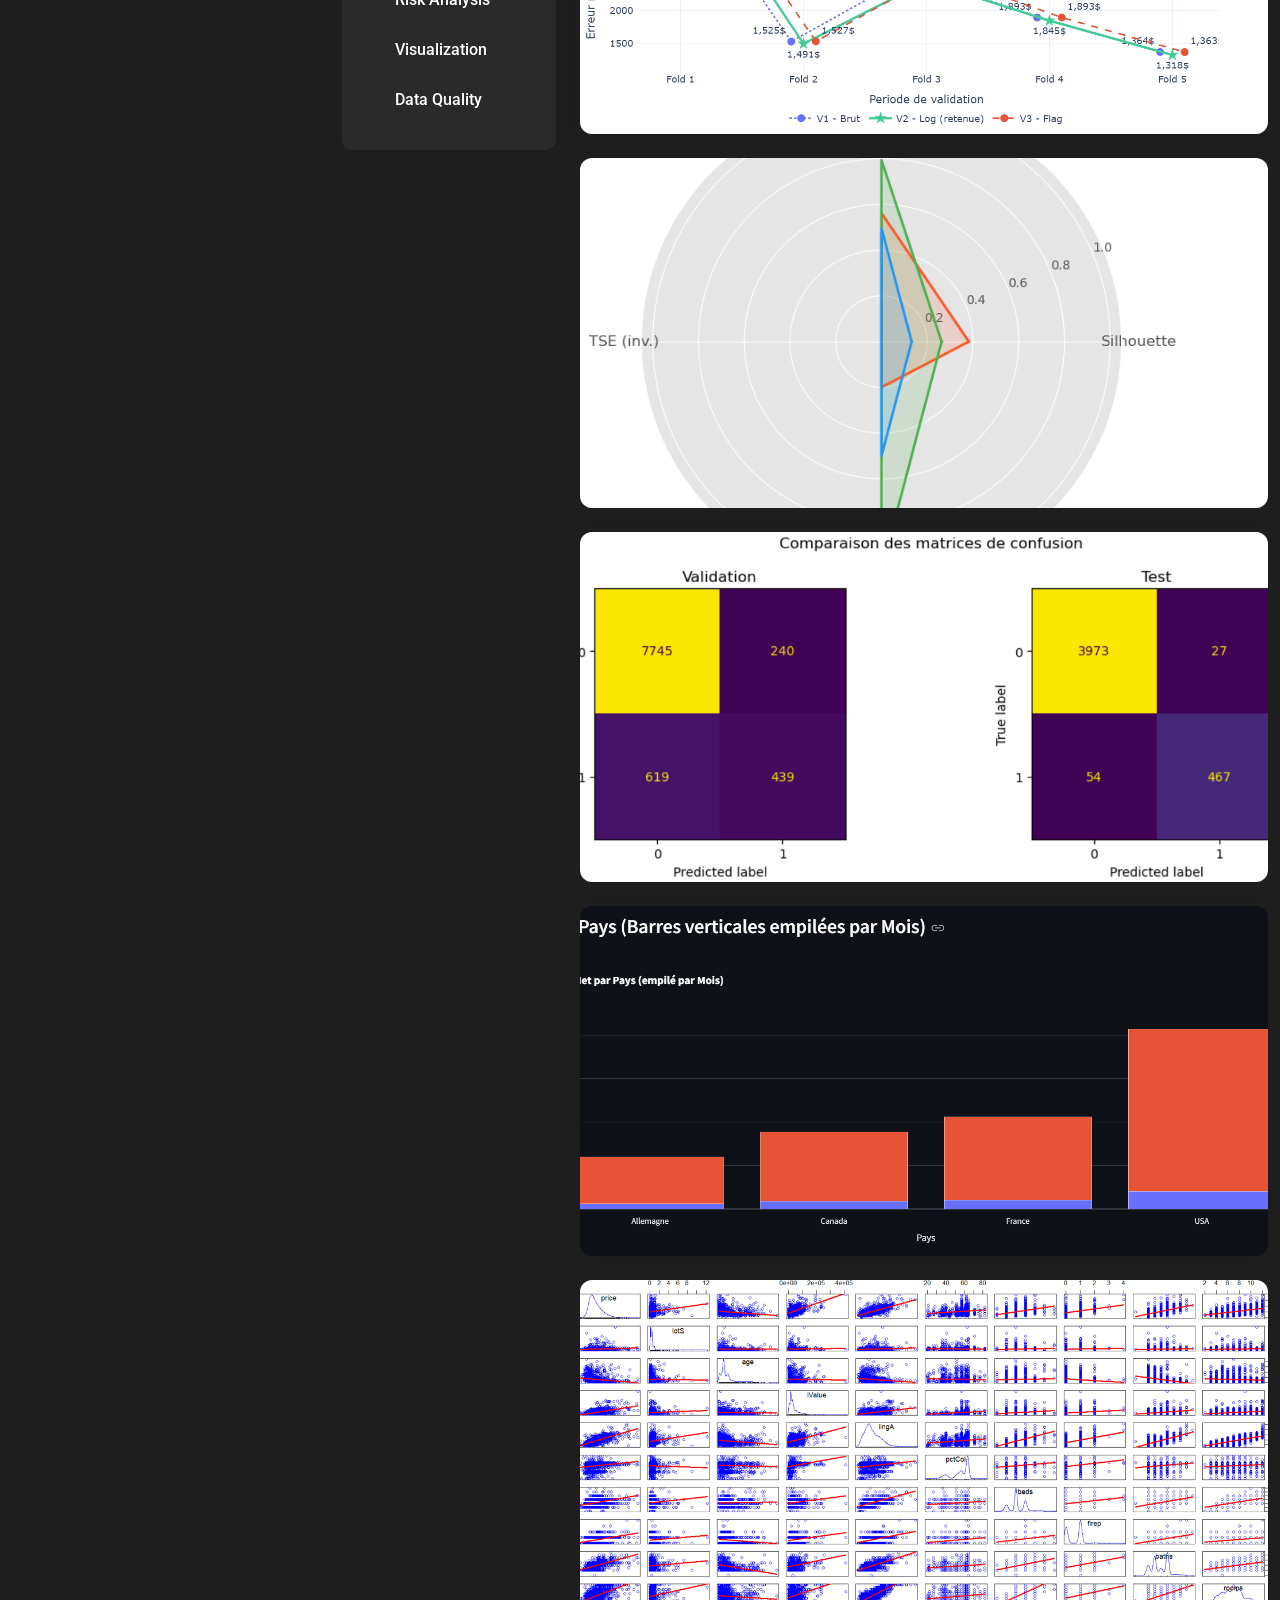
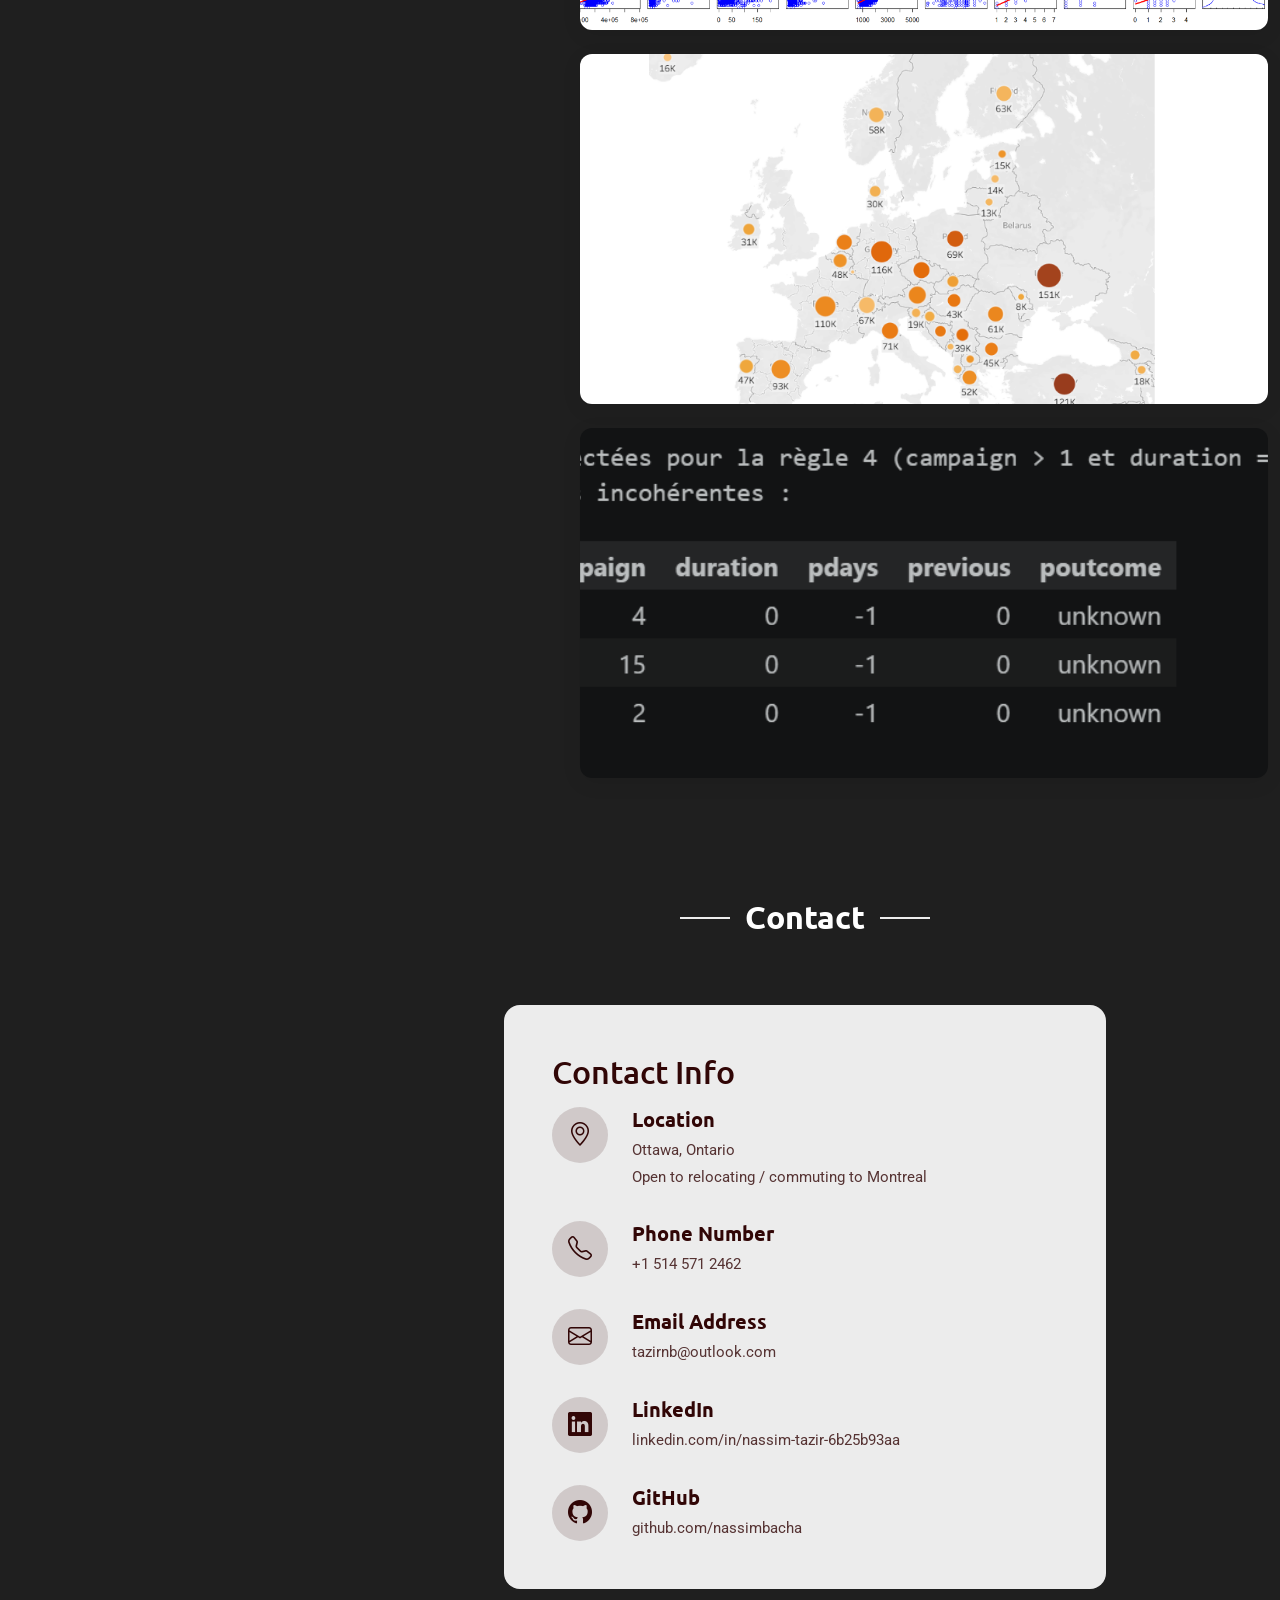
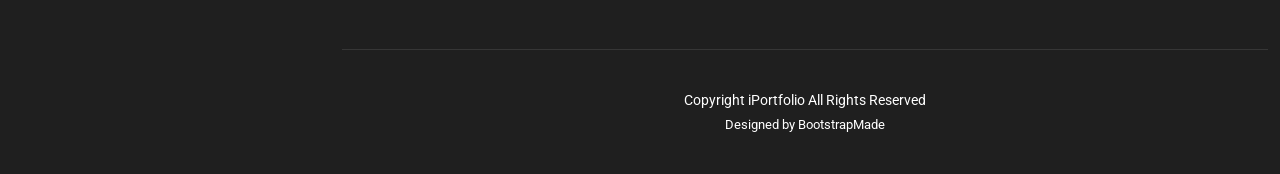
==== commit 60881830: "Update hero and about sections to CRM and data governance positioning" ====
--- a/index.html
+++ b/index.html
@@ -4,7 +4,7 @@
 <head>
   <meta charset="utf-8">
   <meta content="width=device-width, initial-scale=1.0" name="viewport">
-  <title>Nassim Tazir - Data Scientist | Applied Data Science</title>
+  <title>Nassim Tazir - Data & Analytics Analyst | CRM & Data Governance</title>
   <meta name="description" content="">
   <meta name="keywords" content="">
 
@@ -66,10 +66,10 @@
                 <h1>Nassim <span class="accent-text">Tazir</span></h1>
 
                 <p class="lead">
-                  I'm a <span class="typed" data-typed-items="Data Scientist, Data Science Professional, PMP® Certified"></span>
+                  I'm a <span class="typed" data-typed-items="Data &amp; Analytics Analyst, CRM Specialist, PMP® Certified"></span>
                 </p>
 
-                <p class="description">Data Scientist | Applied Data Science | AI &amp; Predictive Modeling</p>
+                <p class="description">Data &amp; Analytics Analyst | CRM &amp; Data Governance | Business Intelligence</p>
 
                 <div class="hero-actions d-flex flex-wrap gap-2">
                   <a href="#portfolio" class="btn btn-primary">View My Projects</a>
@@ -103,7 +103,7 @@
 
           <div class="profile-content">
             <h3>Nassim Tazir</h3>
-            <p class="profession">Data Scientist | Applied Data Science</p>
+            <p class="profession">Data & Analytics Analyst | CRM &amp; Data Governance</p>
 
             <div class="contact-links">
               <a href="mailto:tazirnb@outlook.com" class="contact-item">
@@ -129,18 +129,21 @@
 
               <div class="description">
                 <p>
-                  Data analyst and applied data science professional with 4+ years of experience in financial data analysis,
-                  including client portfolio segmentation, risk profiling, and KPI reporting using Python, R, and SQL.
+                  Data analyst experienced in CRM management (Salesforce) and data governance within complex,
+                  regulated environments, with advanced skills in large-scale customer data structuring and
+                  cleaning following the DAMA-DMBOK framework.
                 </p>
                 <p>
-                  Recently completed a diploma in Applied Data Science at College La Cite (Ottawa),
-                  with hands-on projects in machine learning, clustering, time series forecasting, and big data processing.
+                  Recently completed a diploma in Applied Data Science at Collège La Cité (Ottawa),
+                  with hands-on projects in data validation, CRM-style customer segmentation, interactive
+                  dashboarding, and big data processing.
                 </p>
                 <p>
-                  Machine learning: supervised (Random Forest, XGBoost, LightGBM, logistic and linear regression) and unsupervised (K-Means, PCA/MCA/AFC) methods, feature engineering, time series validation.
+                  Advanced data analysis and reporting skills in SQL, Python, Power BI, Tableau, and Hadoop.
                 </p>
                 <p>
-                  Strong interest in generative AI and large language models (LLMs), with ongoing self-directed learning on their practical applications for predictive analytics and business use cases. Motivated to contribute to AI adoption and knowledge-sharing within analytics teams.
+                  PMP, Lean Six Sigma Green Belt, Scrum Master (PSM) and Product Owner (PSPO) certified,
+                  comfortable working in Agile environments. Fully bilingual, French and English.
                 </p>
               </div>
 
@@ -176,6 +179,17 @@
                     <a class="btn btn-outline btn-sm" href="assets/certificates/CESAM.pdf" download>View Certificate</a>
                   </div>
                 </div>
+              </div>
+
+              <div class="cta-section">
+                <a href="docs/Recommendation_Letter.pdf" class="btn btn-outline" target="_blank" rel="noopener">
+                  <i class="bi bi-file-earmark-text"></i>
+                  Recommendation Letter
+                </a>
+                <a href="docs/Award%20Renault.pdf" class="btn btn-outline" target="_blank" rel="noopener">
+                  <i class="bi bi-award"></i>
+                  Renault Award 2015
+                </a>
               </div>
 
               <div class="cta-section">
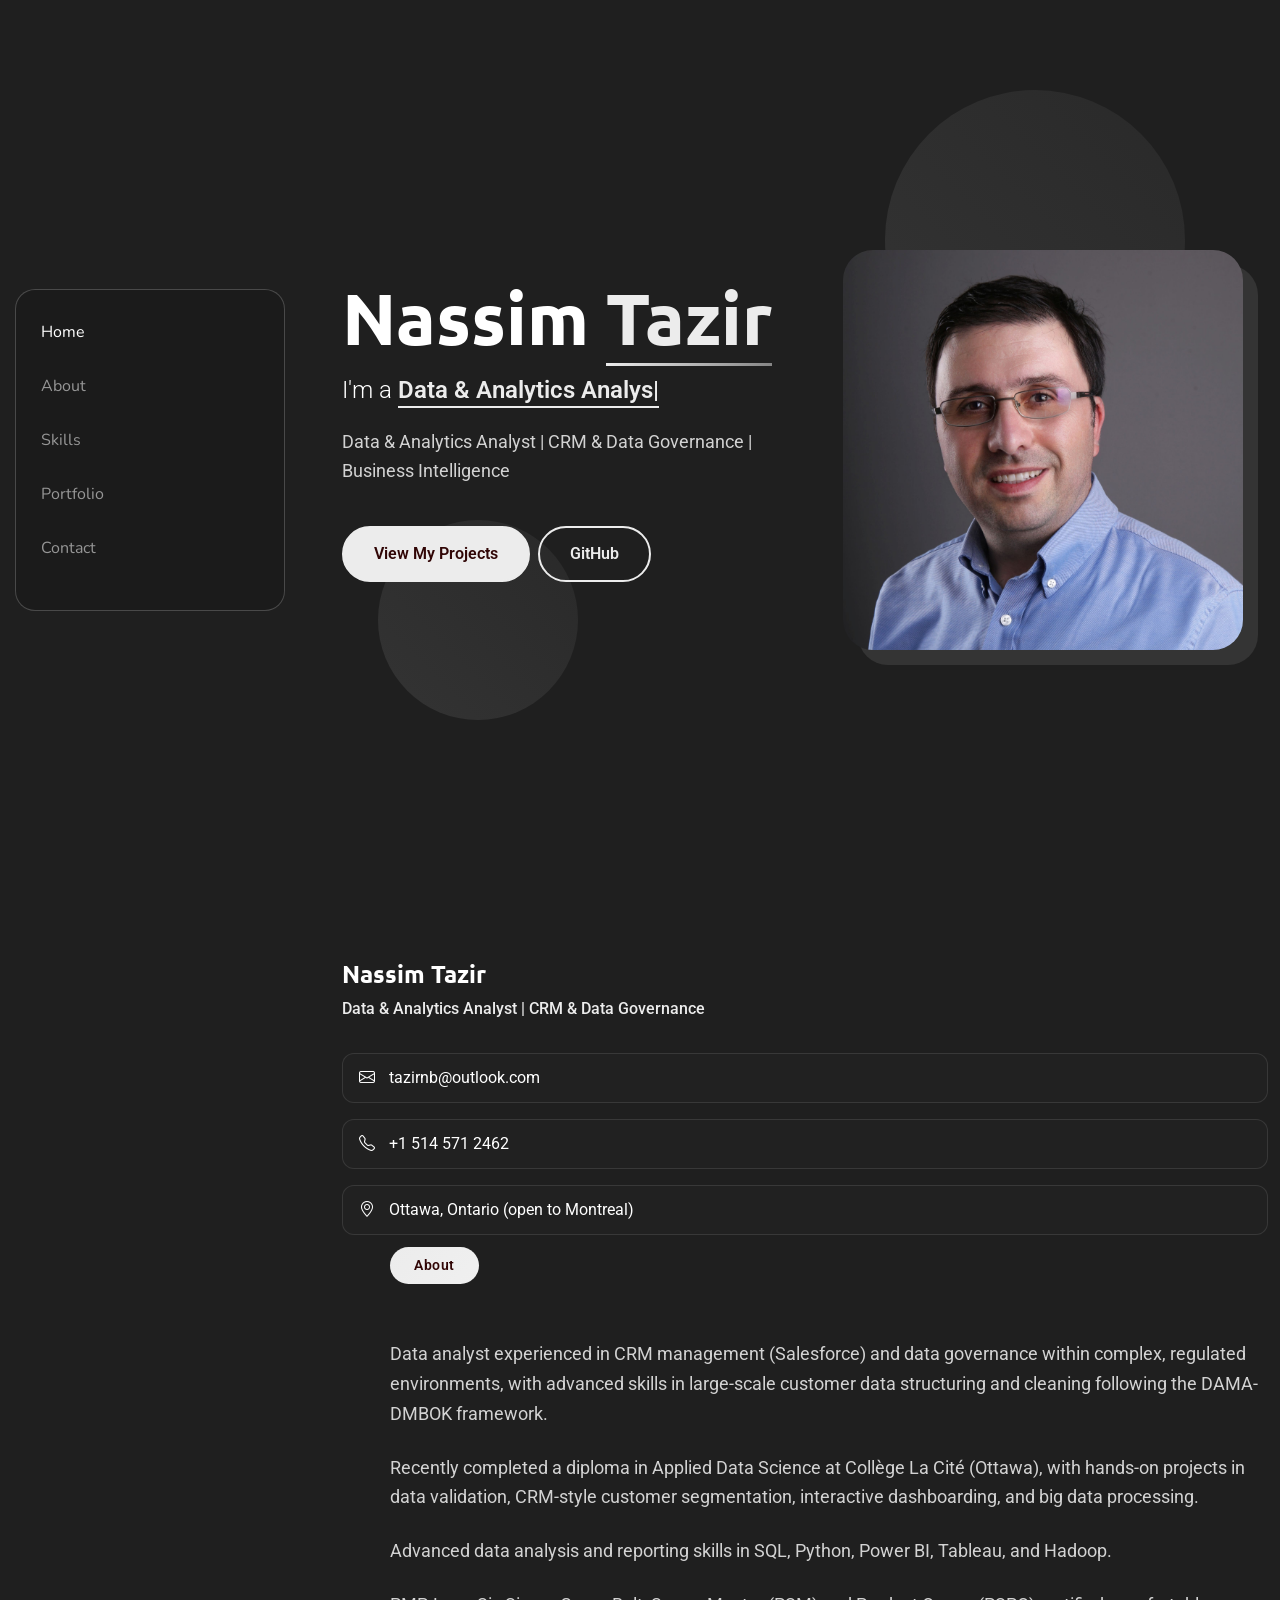
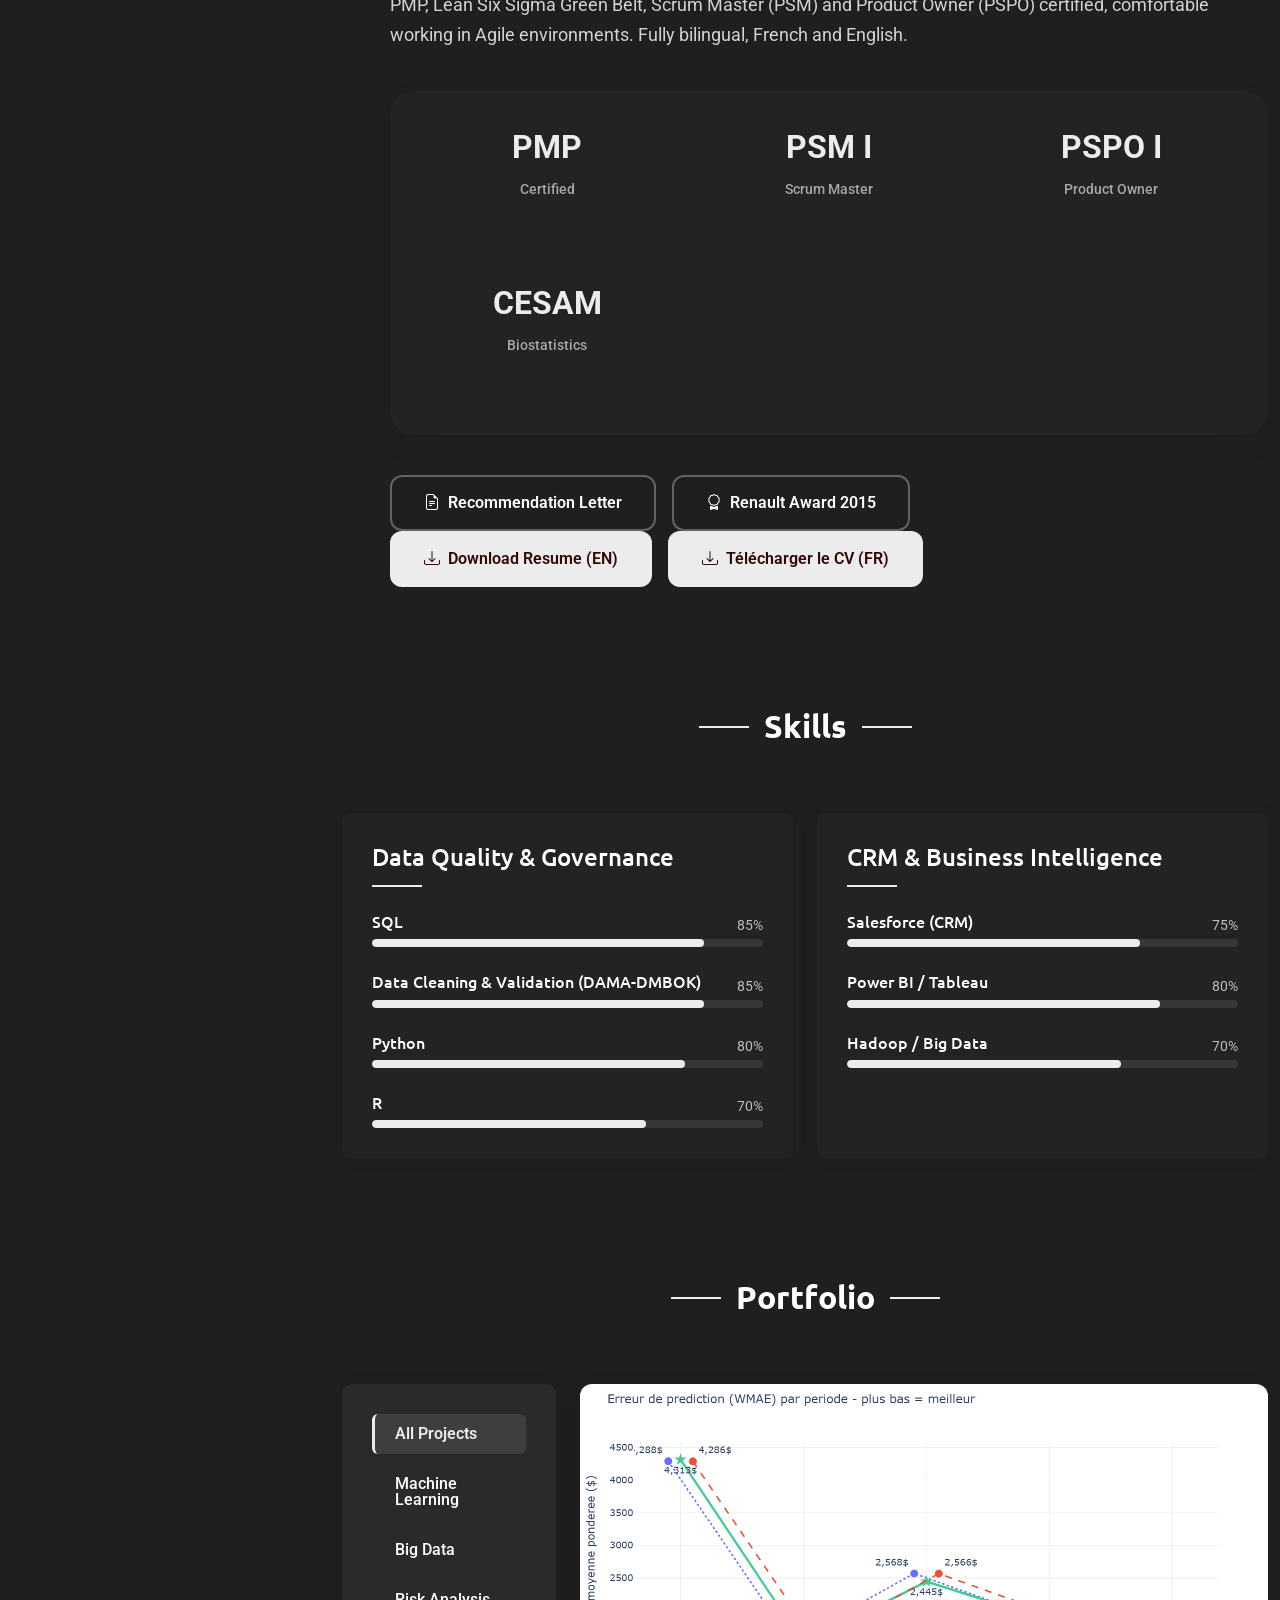
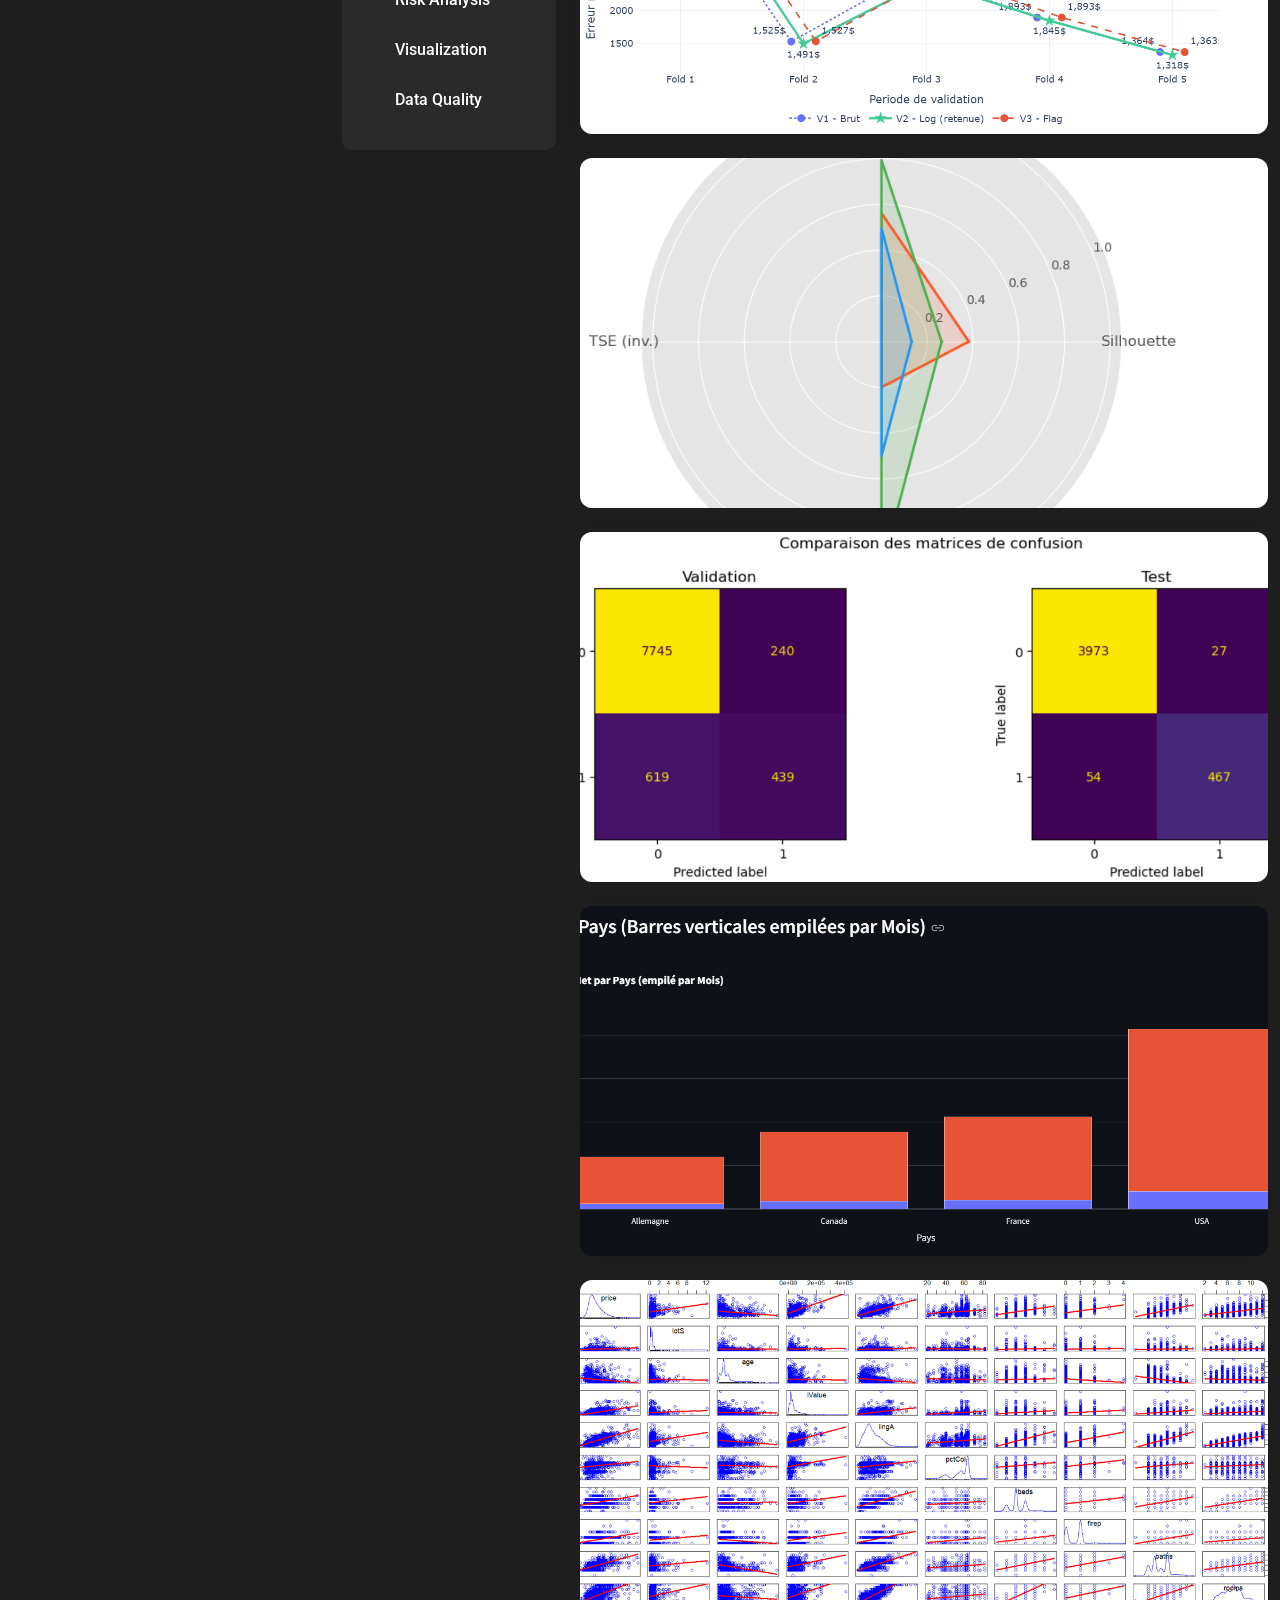
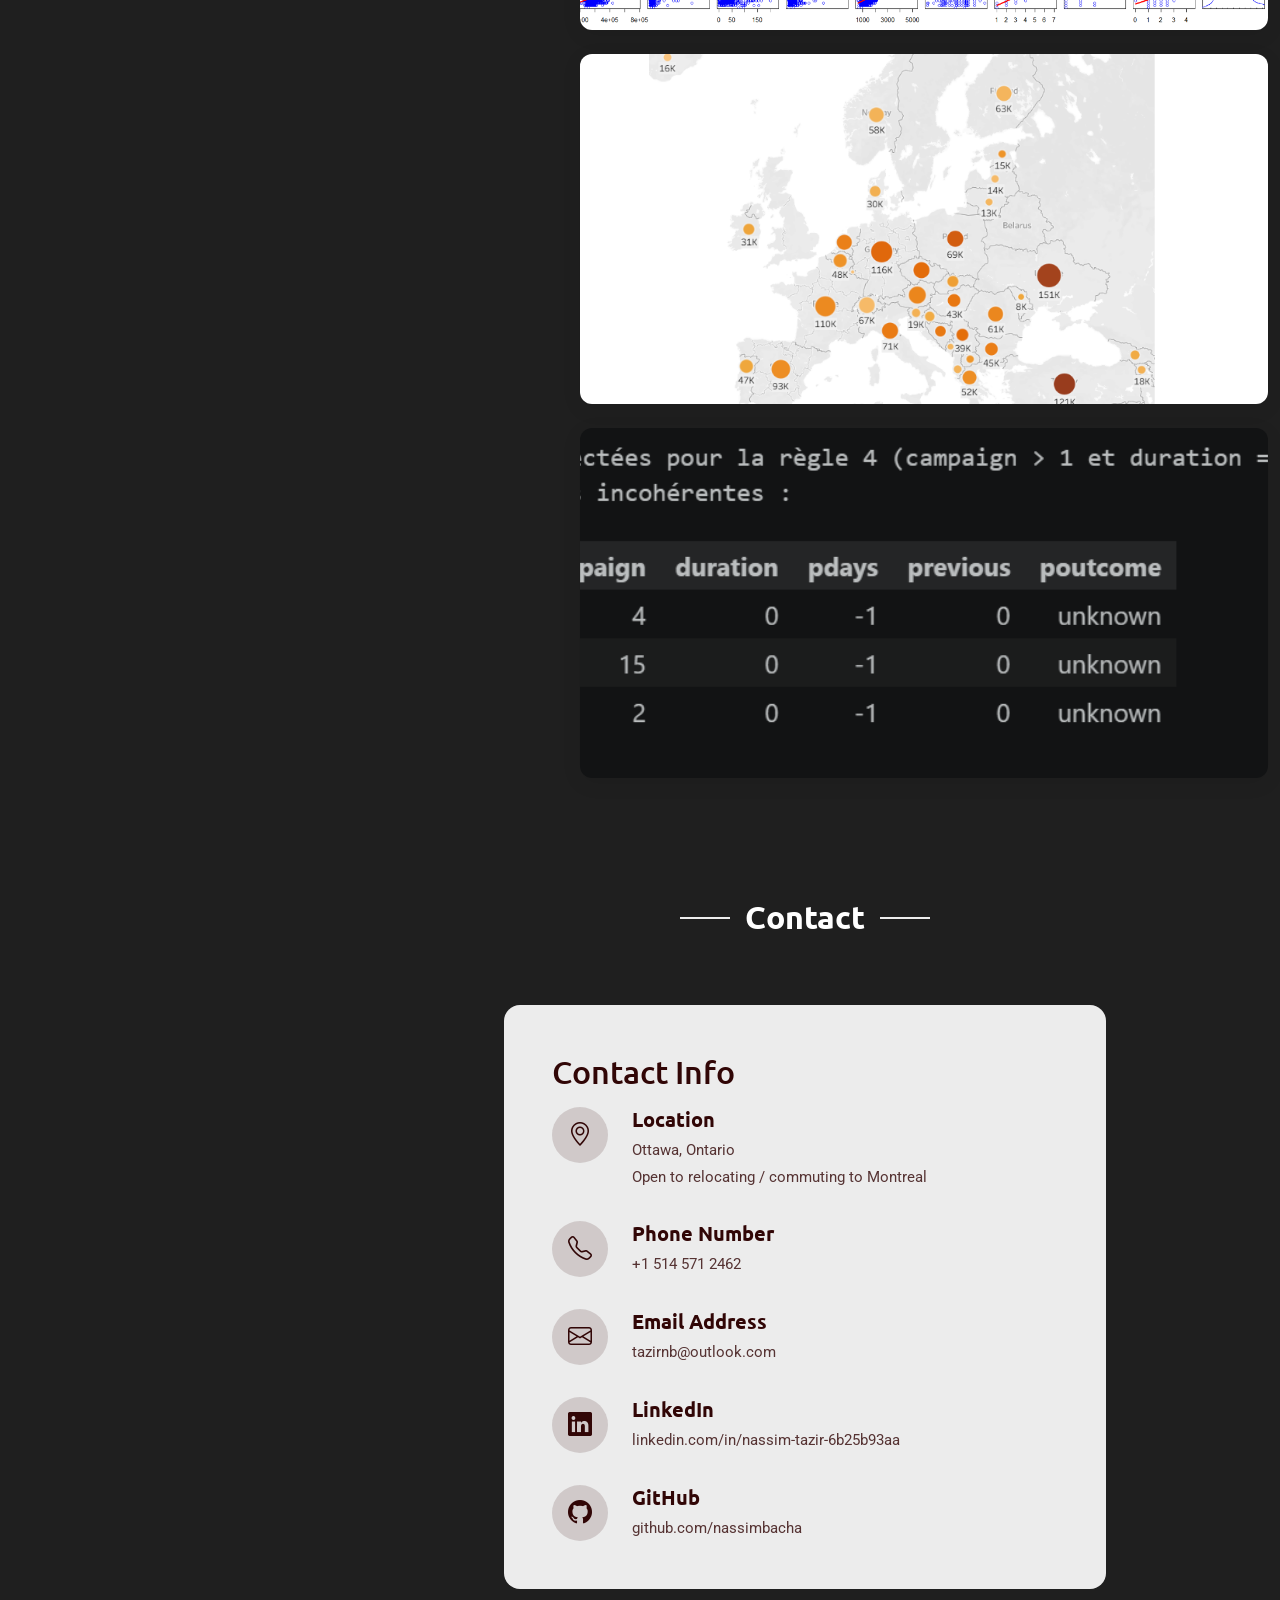
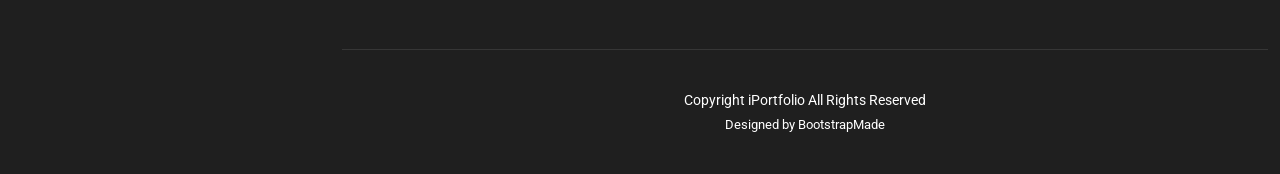
==== commit e7a56568: "Update skills section to data governance and CRM/BI positioning" ====
--- a/index.html
+++ b/index.html
@@ -223,22 +223,32 @@
 
           <div class="col-lg-6">
             <div class="skills-category" data-aos="fade-up" data-aos-delay="200">
-              <h3>Data Science</h3>
+              <h3>Data Quality &amp; Governance</h3>
               <div class="skills-animation">
 
                 <div class="skill-item">
                   <div class="d-flex justify-content-between align-items-center">
+                    <h4>SQL</h4>
+                    <span class="skill-percentage">85%</span>
+                  </div>
+                  <div class="progress">
+                    <div class="progress-bar" role="progressbar" aria-valuenow="85" aria-valuemin="0" aria-valuemax="100"></div>
+                  </div>
+                </div>
+
+                <div class="skill-item">
+                  <div class="d-flex justify-content-between align-items-center">
+                    <h4>Data Cleaning &amp; Validation (DAMA-DMBOK)</h4>
+                    <span class="skill-percentage">85%</span>
+                  </div>
+                  <div class="progress">
+                    <div class="progress-bar" role="progressbar" aria-valuenow="85" aria-valuemin="0" aria-valuemax="100"></div>
+                  </div>
+                </div>
+
+                <div class="skill-item">
+                  <div class="d-flex justify-content-between align-items-center">
                     <h4>Python</h4>
-                    <span class="skill-percentage">85%</span>
-                  </div>
-                  <div class="progress">
-                    <div class="progress-bar" role="progressbar" aria-valuenow="85" aria-valuemin="0" aria-valuemax="100"></div>
-                  </div>
-                </div>
-
-                <div class="skill-item">
-                  <div class="d-flex justify-content-between align-items-center">
-                    <h4>SQL</h4>
                     <span class="skill-percentage">80%</span>
                   </div>
                   <div class="progress">
@@ -249,6 +259,25 @@
                 <div class="skill-item">
                   <div class="d-flex justify-content-between align-items-center">
                     <h4>R</h4>
+                    <span class="skill-percentage">70%</span>
+                  </div>
+                  <div class="progress">
+                    <div class="progress-bar" role="progressbar" aria-valuenow="70" aria-valuemin="0" aria-valuemax="100"></div>
+                  </div>
+                </div>
+
+              </div>
+            </div>
+          </div>
+
+          <div class="col-lg-6">
+            <div class="skills-category" data-aos="fade-up" data-aos-delay="300">
+              <h3>CRM &amp; Business Intelligence</h3>
+              <div class="skills-animation">
+
+                <div class="skill-item">
+                  <div class="d-flex justify-content-between align-items-center">
+                    <h4>Salesforce (CRM)</h4>
                     <span class="skill-percentage">75%</span>
                   </div>
                   <div class="progress">
@@ -266,42 +295,13 @@
                   </div>
                 </div>
 
-              </div>
-            </div>
-          </div>
-
-          <div class="col-lg-6">
-            <div class="skills-category" data-aos="fade-up" data-aos-delay="300">
-              <h3>Machine Learning</h3>
-              <div class="skills-animation">
-
-                <div class="skill-item">
-                  <div class="d-flex justify-content-between align-items-center">
-                    <h4>Random Forest / XGBoost / LightGBM</h4>
-                    <span class="skill-percentage">85%</span>
-                  </div>
-                  <div class="progress">
-                    <div class="progress-bar" role="progressbar" aria-valuenow="85" aria-valuemin="0" aria-valuemax="100"></div>
-                  </div>
-                </div>
-
-                <div class="skill-item">
-                  <div class="d-flex justify-content-between align-items-center">
-                    <h4>Clustering / PCA / KMeans</h4>
-                    <span class="skill-percentage">80%</span>
-                  </div>
-                  <div class="progress">
-                    <div class="progress-bar" role="progressbar" aria-valuenow="80" aria-valuemin="0" aria-valuemax="100"></div>
-                  </div>
-                </div>
-
-                <div class="skill-item">
-                  <div class="d-flex justify-content-between align-items-center">
-                    <h4>Feature Engineering</h4>
-                    <span class="skill-percentage">85%</span>
-                  </div>
-                  <div class="progress">
-                    <div class="progress-bar" role="progressbar" aria-valuenow="85" aria-valuemin="0" aria-valuemax="100"></div>
+                <div class="skill-item">
+                  <div class="d-flex justify-content-between align-items-center">
+                    <h4>Hadoop / Big Data</h4>
+                    <span class="skill-percentage">70%</span>
+                  </div>
+                  <div class="progress">
+                    <div class="progress-bar" role="progressbar" aria-valuenow="70" aria-valuemin="0" aria-valuemax="100"></div>
                   </div>
                 </div>
 
